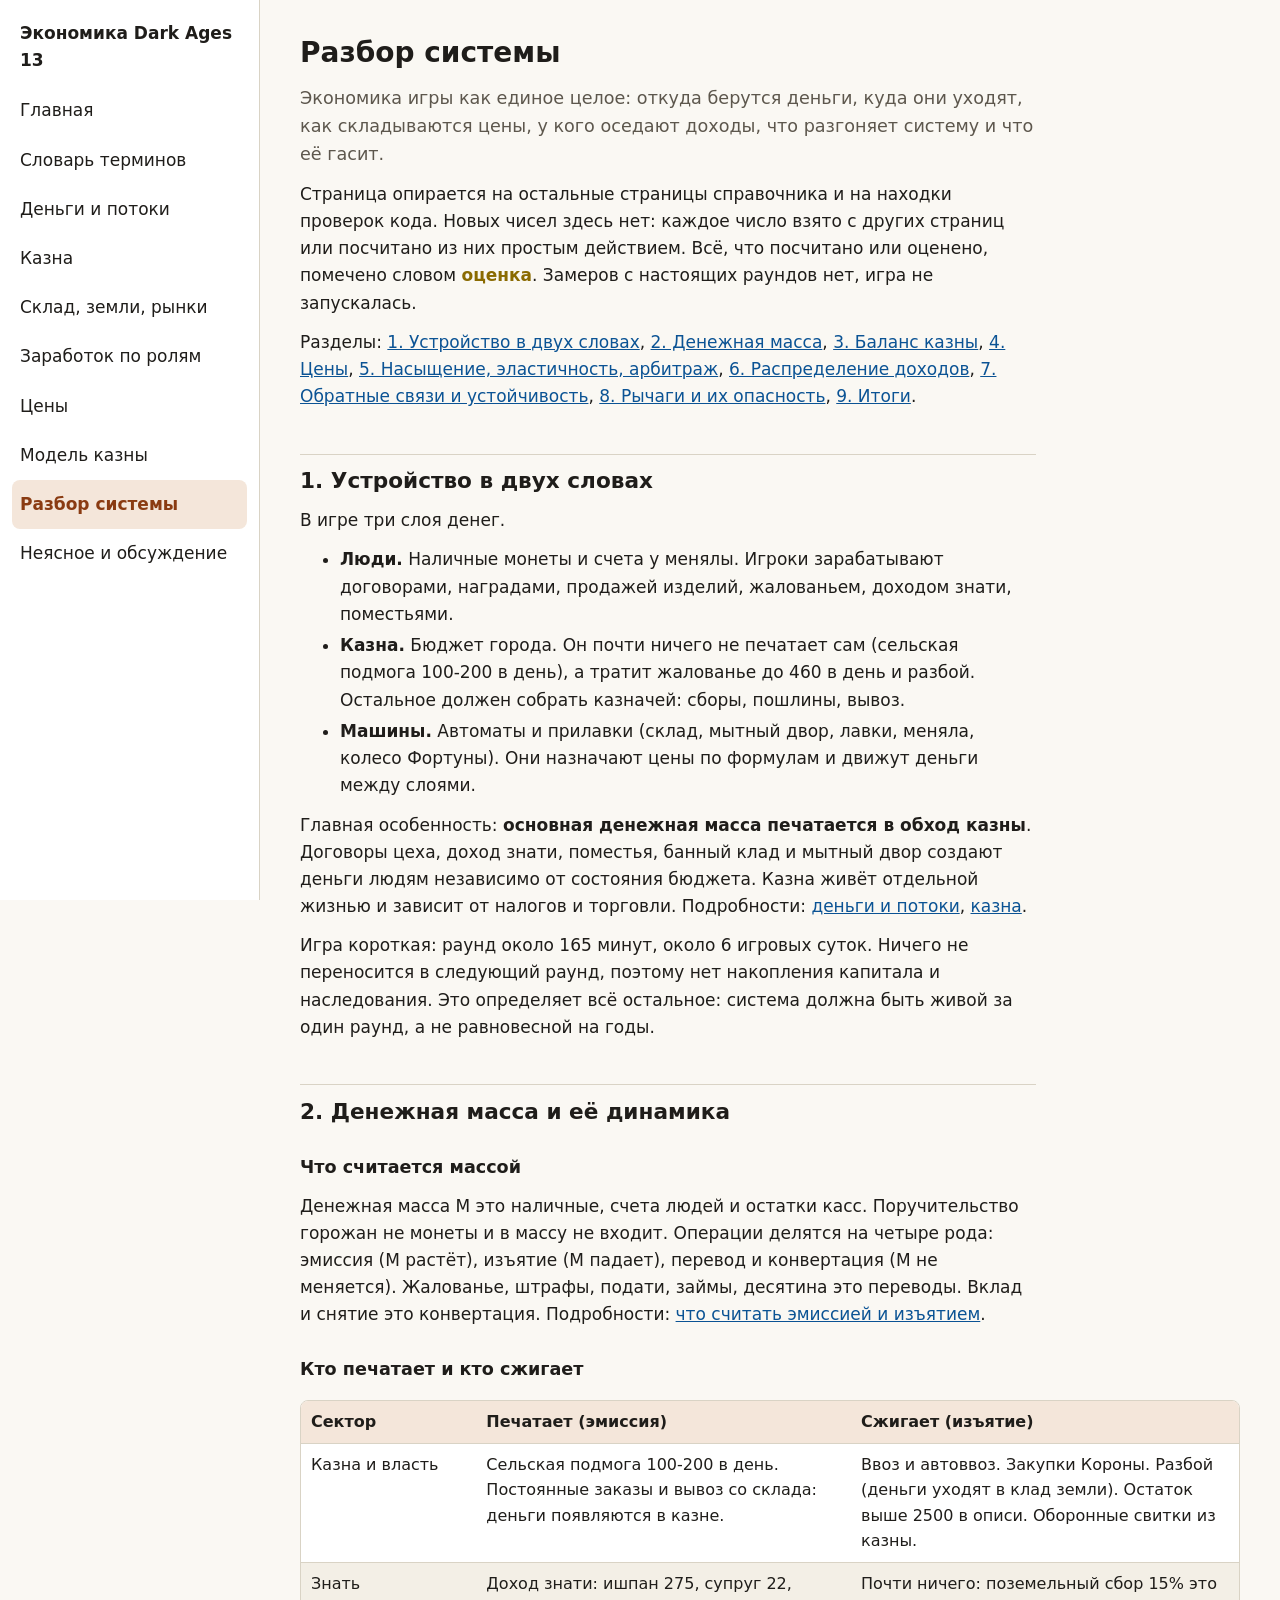
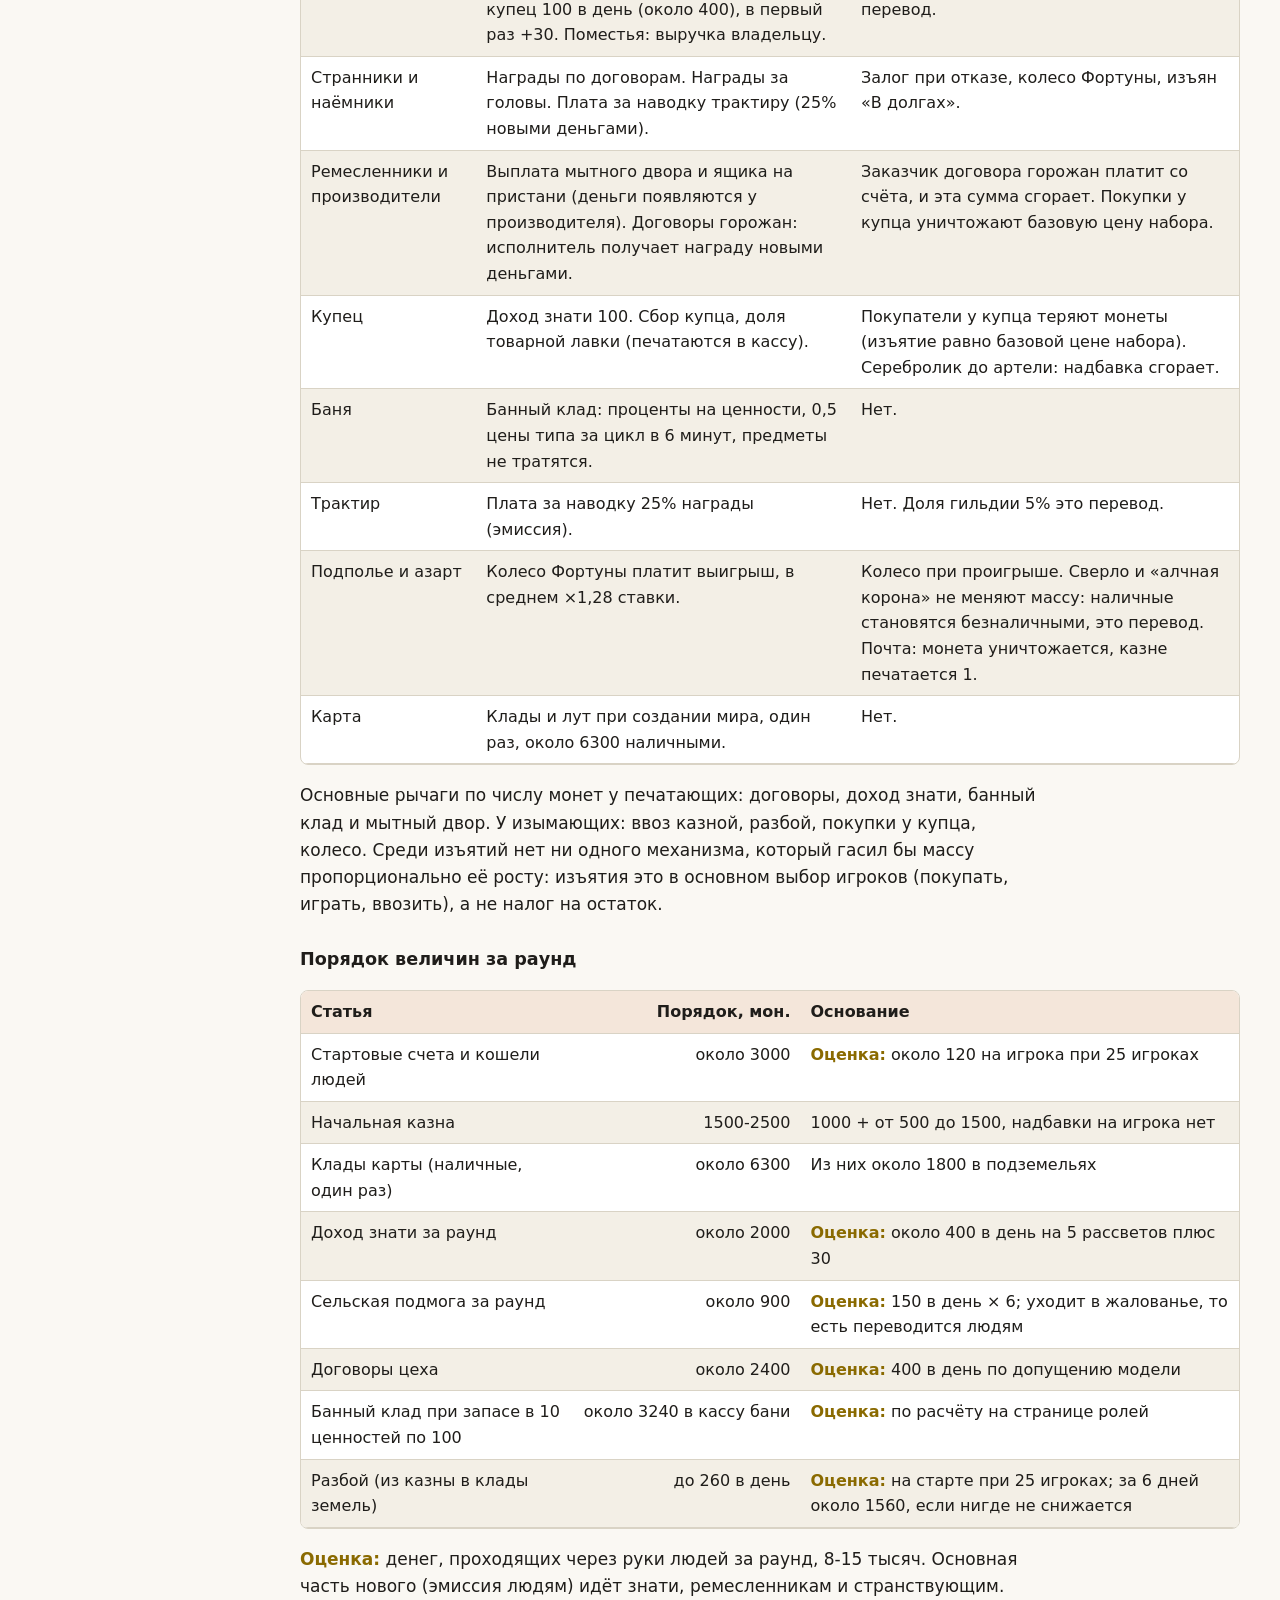
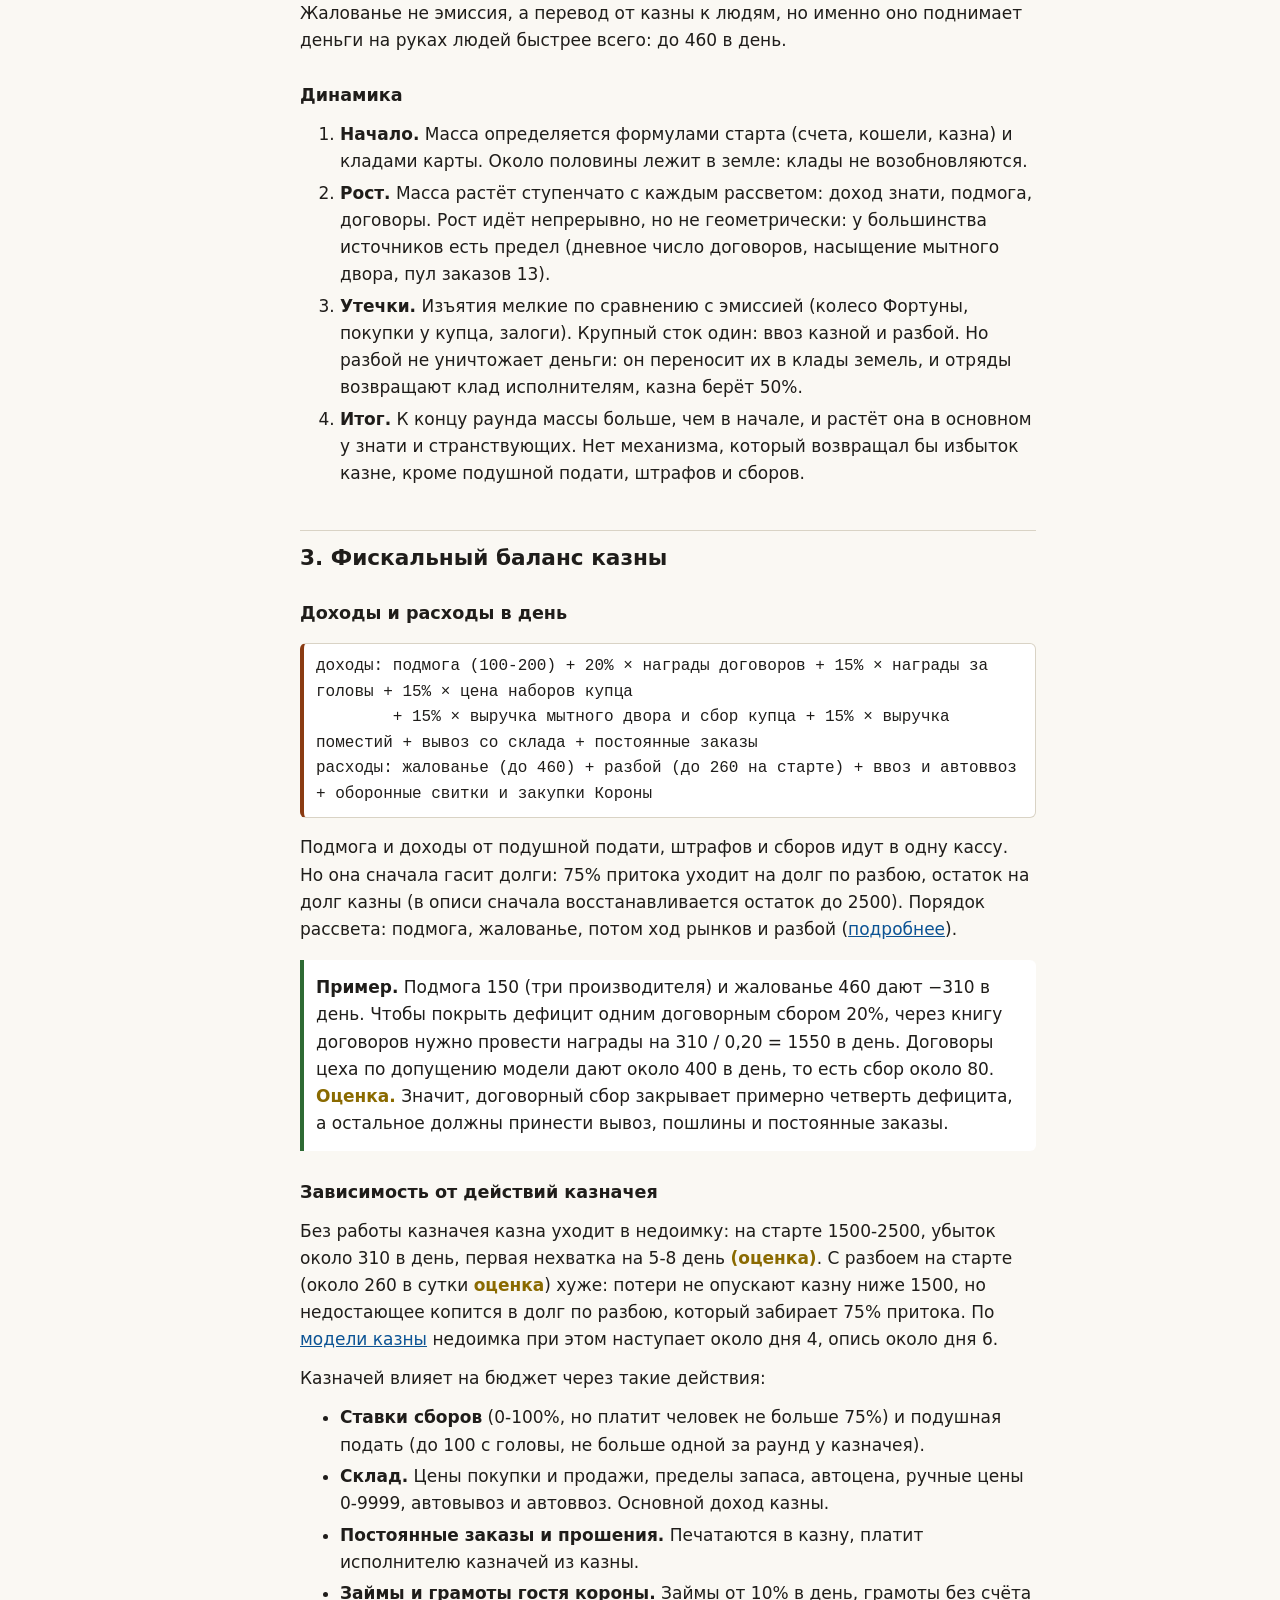
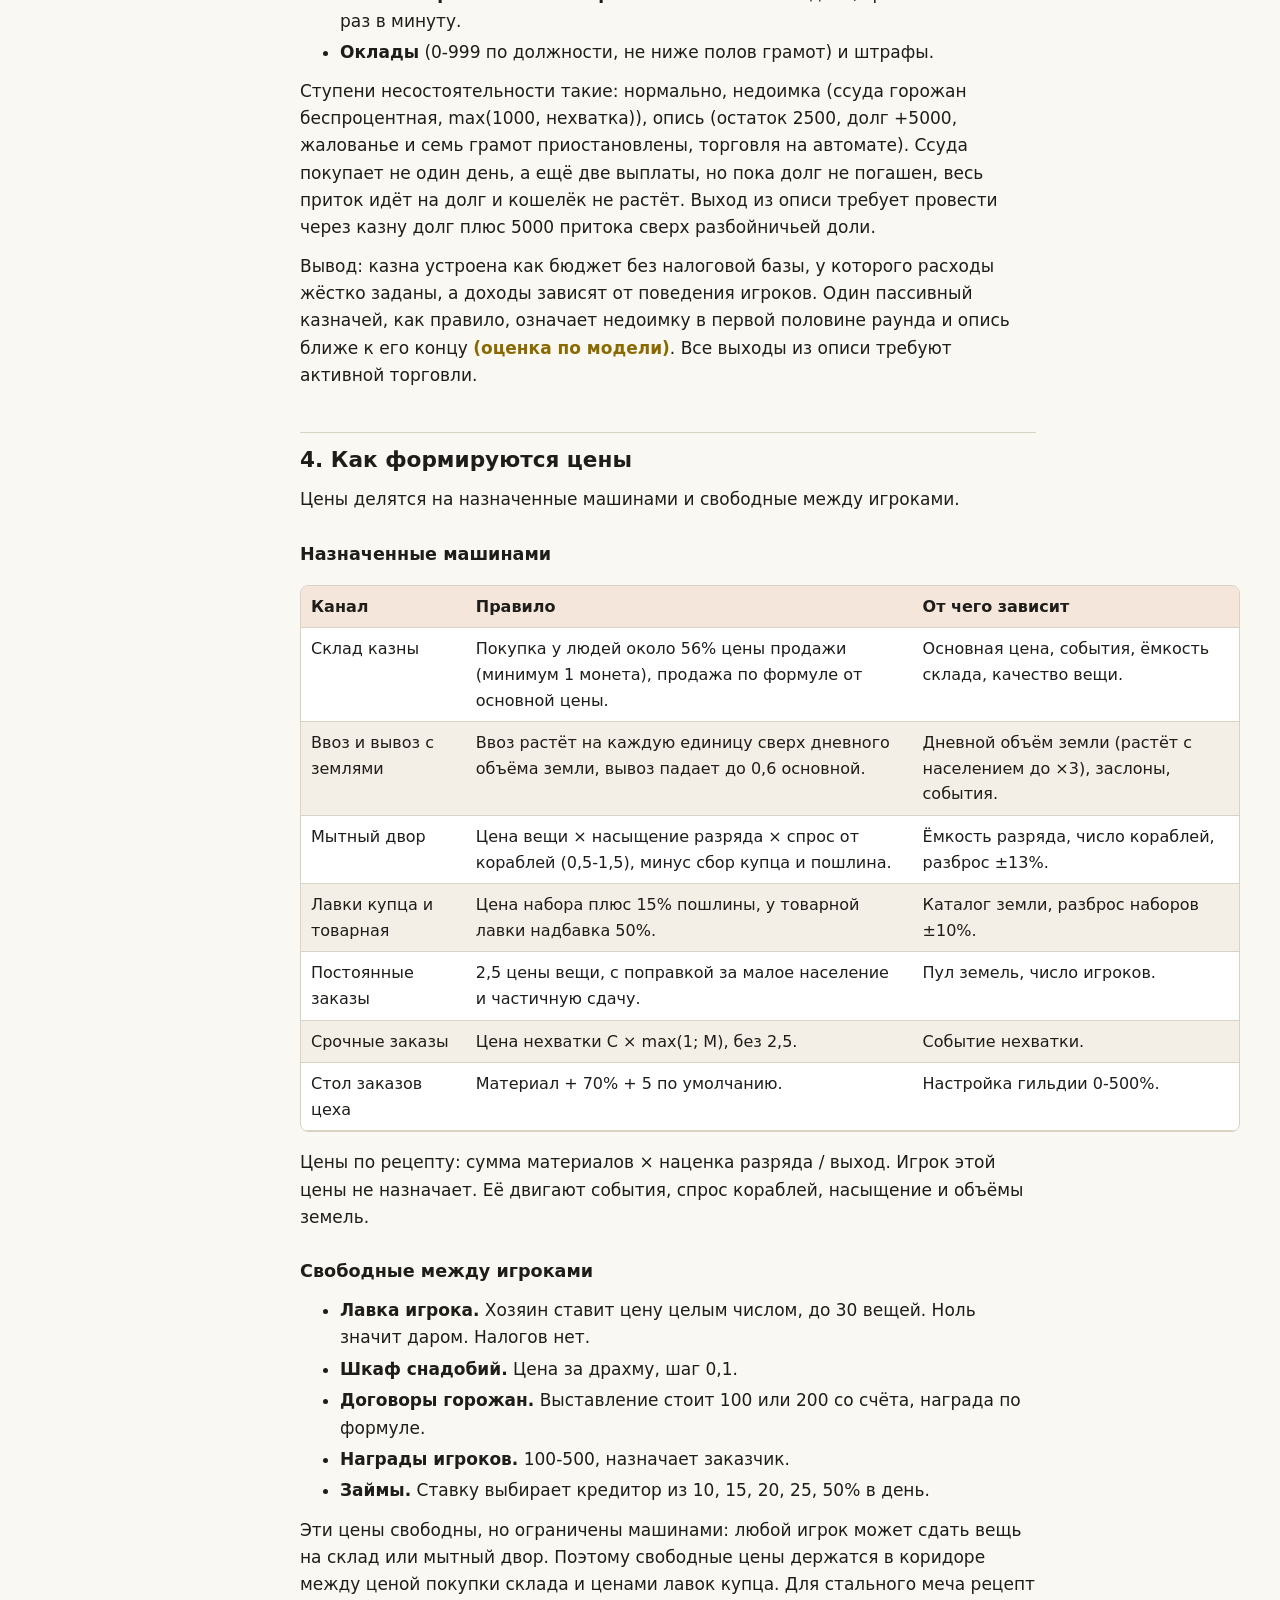
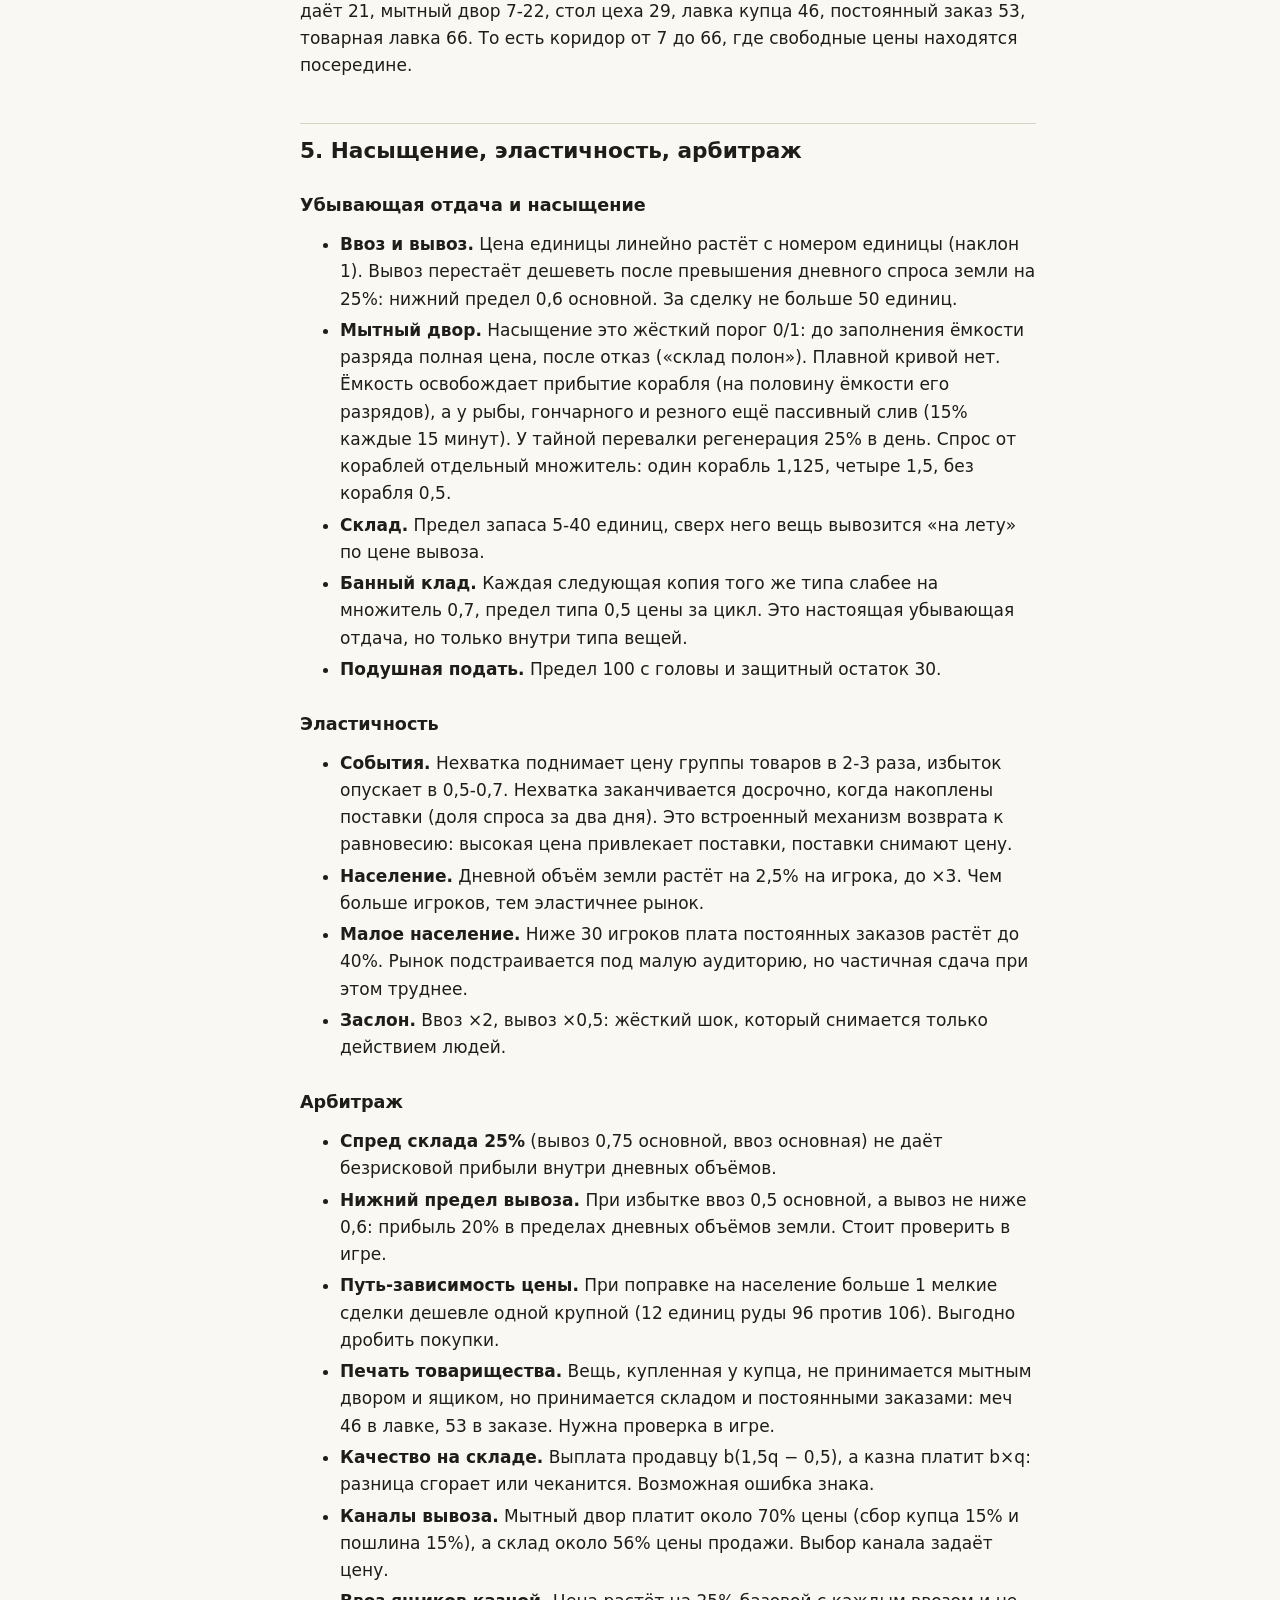
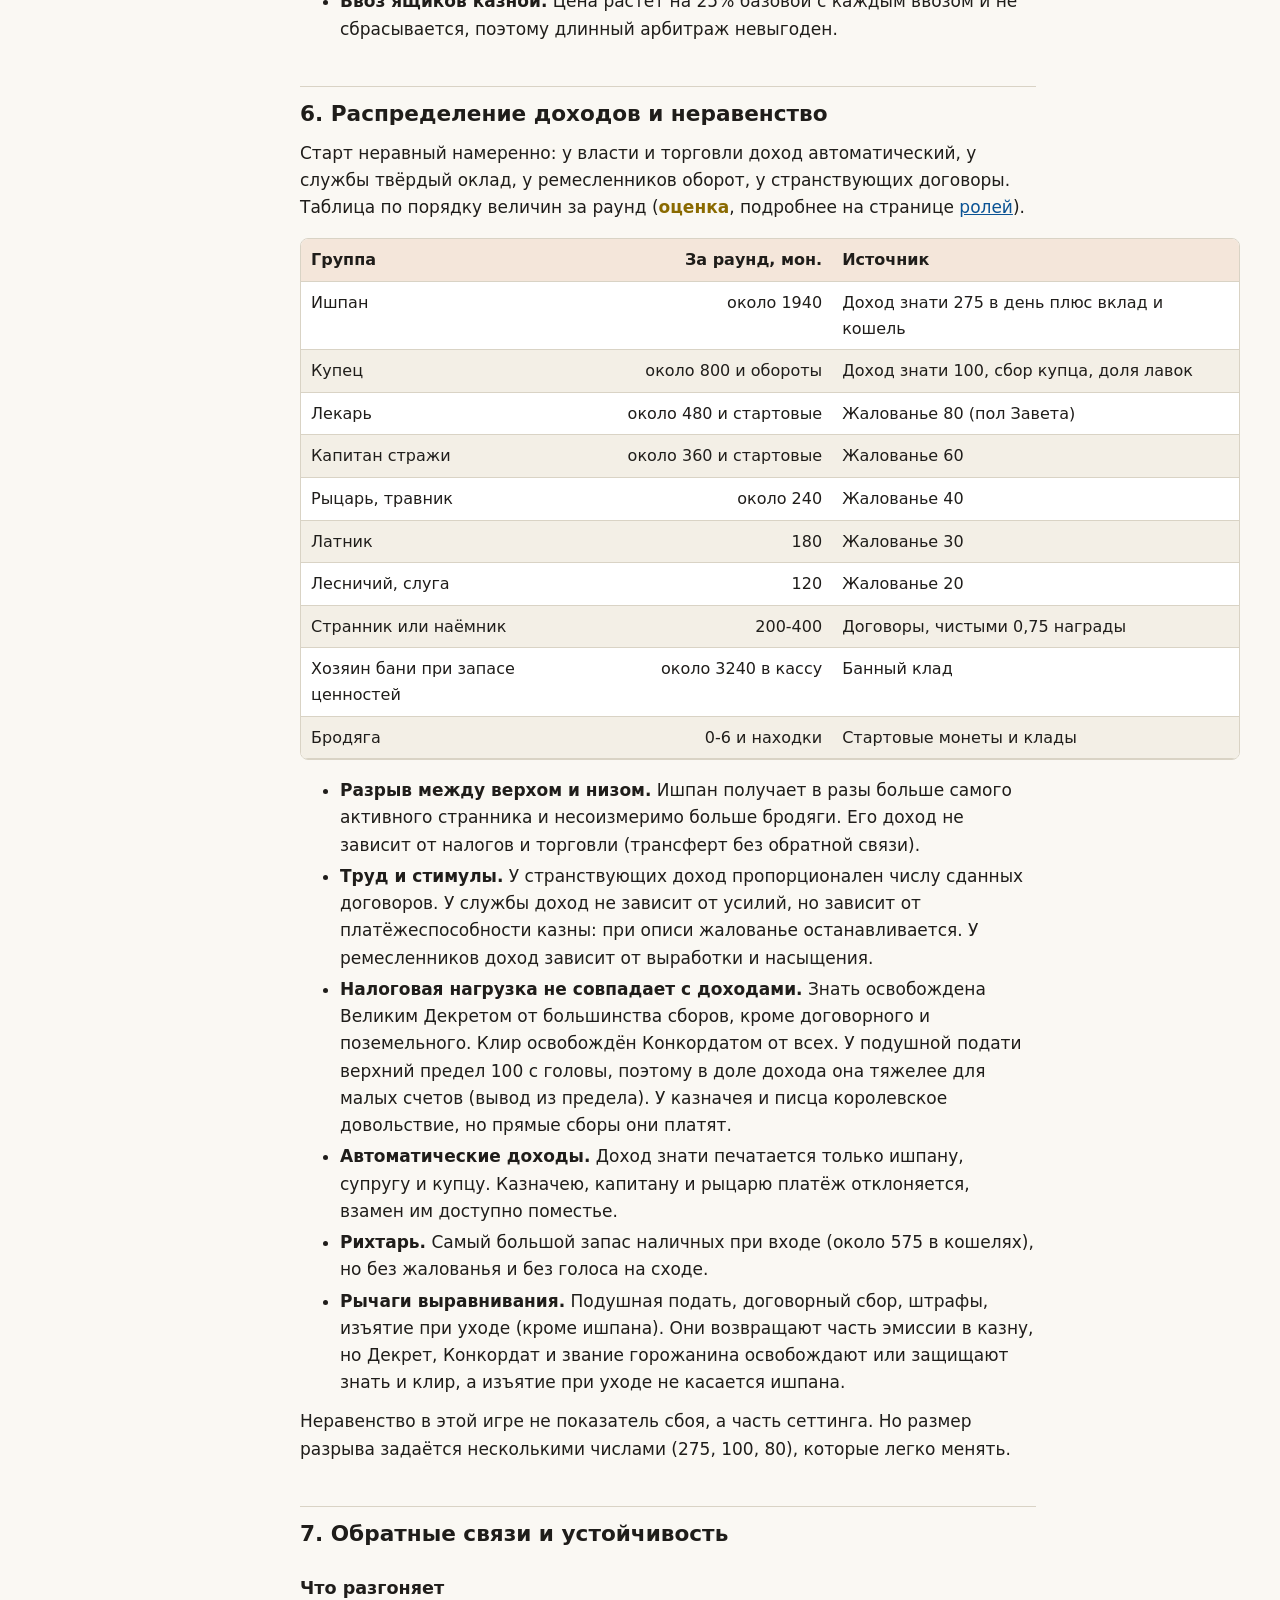
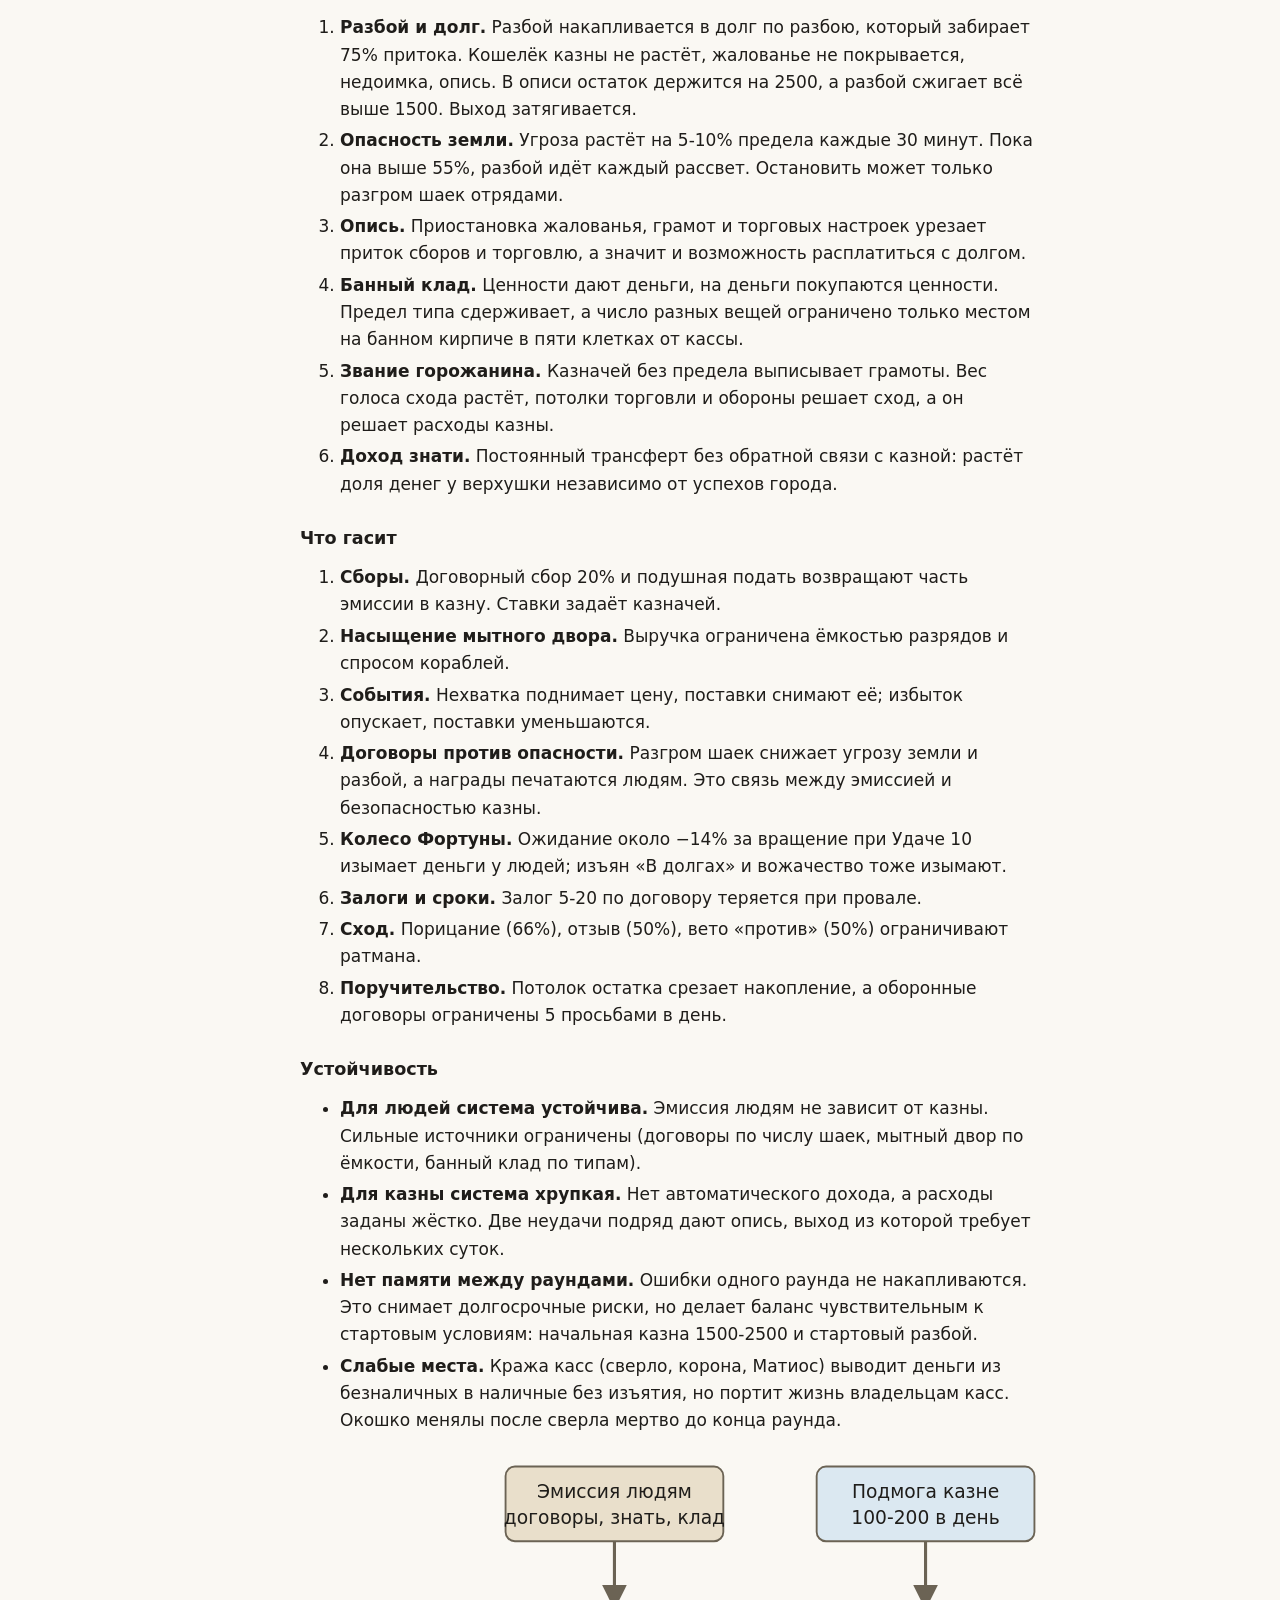
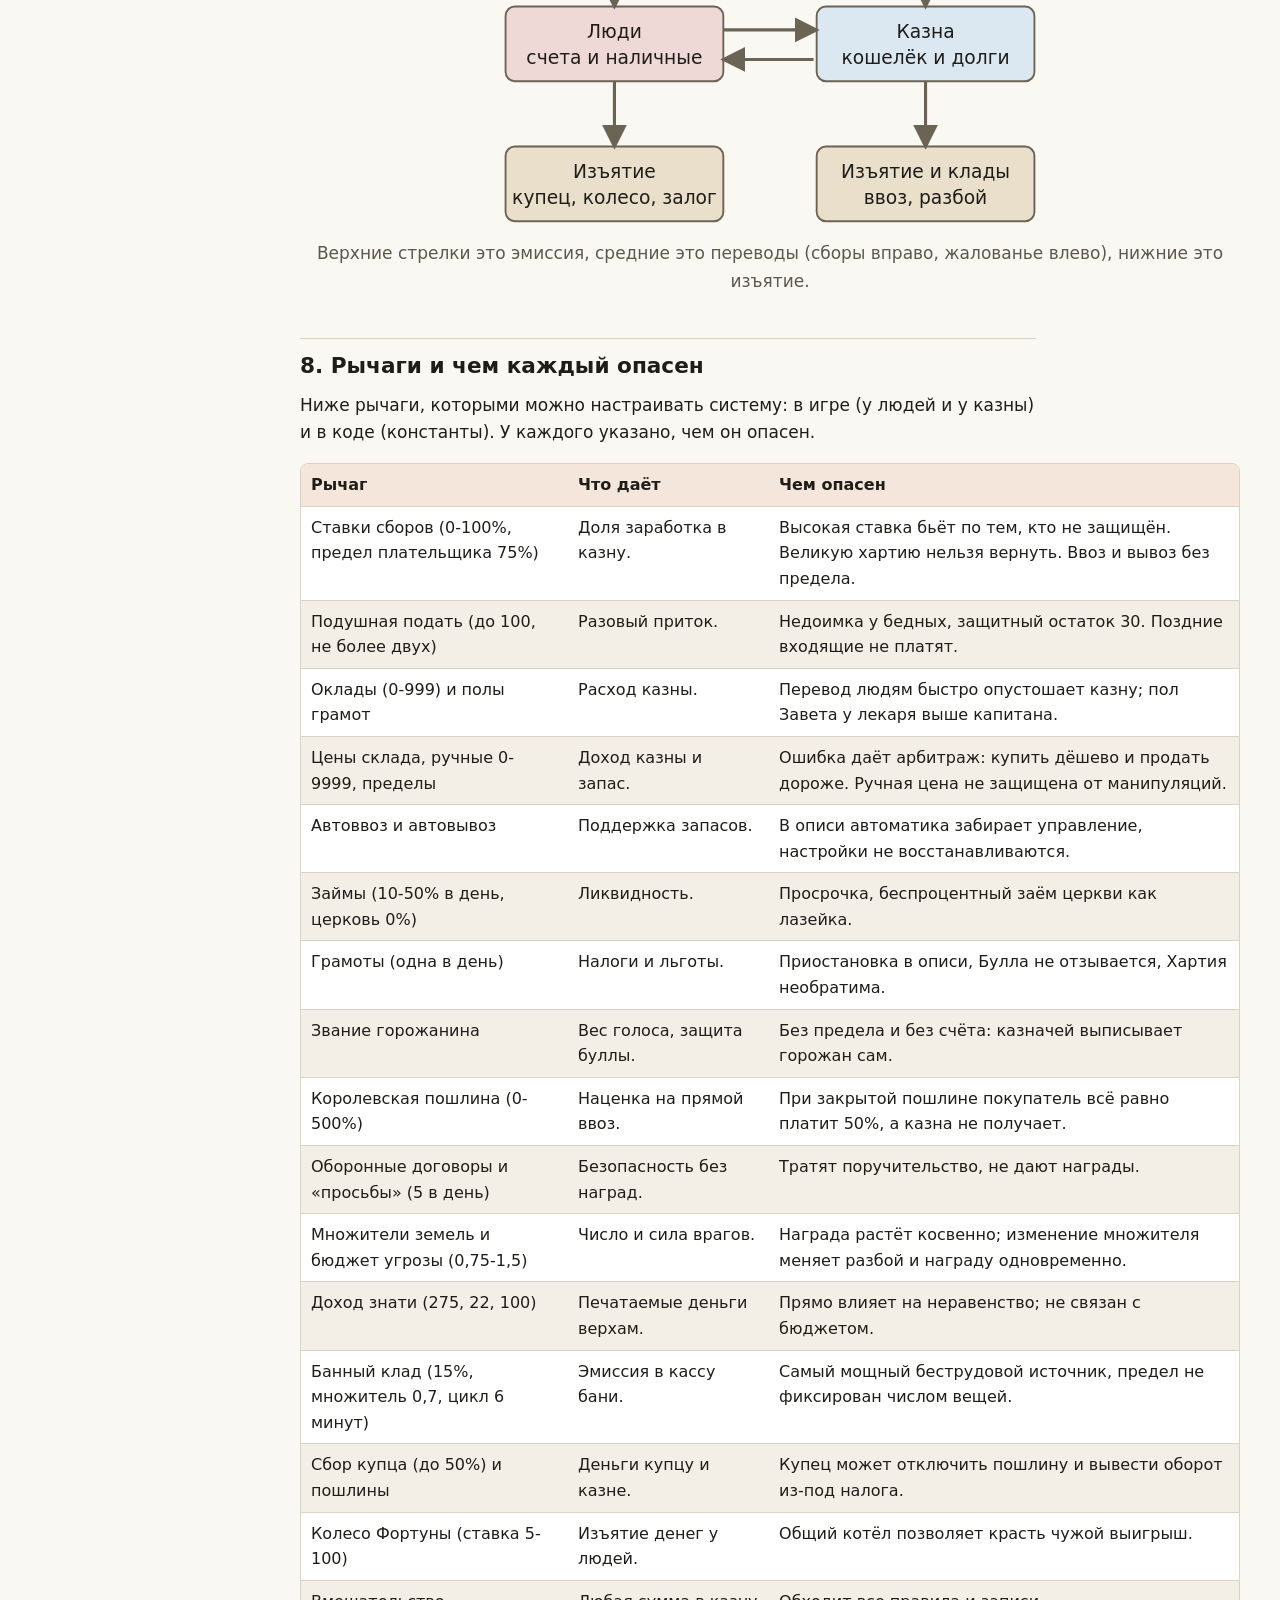
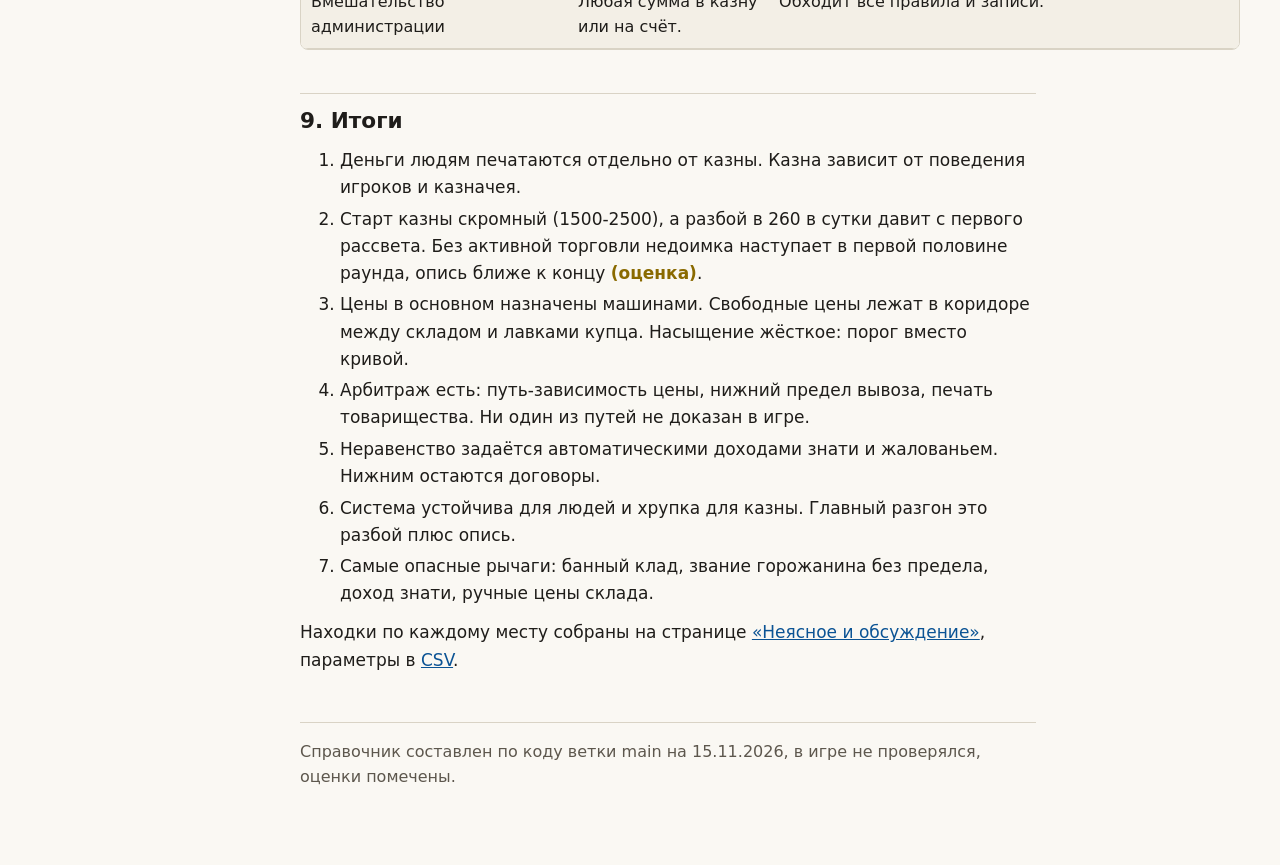
==== analysis.html @ 7d657f30 "Подробная сверка с кодом и страница «Разбор системы» Казна, рынки, цены, деньги и роли расписаны по " ====
<!doctype html>
<html lang="ru">
<head>
<meta charset="utf-8">
<meta name="viewport" content="width=device-width, initial-scale=1">
<title>Разбор системы — Экономика Dark Ages 13</title>
<meta name="description" content="Целостный разбор экономики Dark Ages 13: денежная масса и её динамика, баланс казны, формирование цен, неравенство доходов, обратные связи и рычаги настройки.">
<link rel="stylesheet" href="assets/style.css">
</head>
<body>
<div class="layout">
<div id="nav-root"></div>
<main id="top">
<noscript><p><a href="index.html">На главную</a></p></noscript>

<h1>Разбор системы</h1>
<p class="lead">Экономика игры как единое целое: откуда берутся деньги, куда они уходят, как складываются цены, у кого оседают доходы, что разгоняет систему и что её гасит.</p>

<p>Страница опирается на остальные страницы справочника и на находки проверок кода. Новых чисел здесь нет: каждое число взято с других страниц или посчитано из них простым действием. Всё, что посчитано или оценено, помечено словом <span class="est">оценка</span>. Замеров с настоящих раундов нет, игра не запускалась.</p>

<p>Разделы:
<a href="#frame">1. Устройство в двух словах</a>,
<a href="#mass">2. Денежная масса</a>,
<a href="#fiscal">3. Баланс казны</a>,
<a href="#prices">4. Цены</a>,
<a href="#saturation">5. Насыщение, эластичность, арбитраж</a>,
<a href="#inequality">6. Распределение доходов</a>,
<a href="#loops">7. Обратные связи и устойчивость</a>,
<a href="#levers">8. Рычаги и их опасность</a>,
<a href="#summary">9. Итоги</a>.</p>

<h2 id="frame">1. Устройство в двух словах</h2>
<p>В игре три слоя денег.</p>
<ul>
<li><b>Люди.</b> Наличные монеты и счета у менялы. Игроки зарабатывают договорами, наградами, продажей изделий, жалованьем, доходом знати, поместьями.</li>
<li><b>Казна.</b> Бюджет города. Он почти ничего не печатает сам (сельская подмога 100-200 в день), а тратит жалованье до 460 в день и разбой. Остальное должен собрать казначей: сборы, пошлины, вывоз.</li>
<li><b>Машины.</b> Автоматы и прилавки (склад, мытный двор, лавки, меняла, колесо Фортуны). Они назначают цены по формулам и движут деньги между слоями.</li>
</ul>
<p>Главная особенность: <b>основная денежная масса печатается в обход казны</b>. Договоры цеха, доход знати, поместья, банный клад и мытный двор создают деньги людям независимо от состояния бюджета. Казна живёт отдельной жизнью и зависит от налогов и торговли. Подробности: <a href="money.html">деньги и потоки</a>, <a href="treasury.html">казна</a>.</p>
<p>Игра короткая: раунд около 165 минут, около 6 игровых суток. Ничего не переносится в следующий раунд, поэтому нет накопления капитала и наследования. Это определяет всё остальное: система должна быть живой за один раунд, а не равновесной на годы.</p>

<h2 id="mass">2. Денежная масса и её динамика</h2>
<h3 id="mass-def">Что считается массой</h3>
<p>Денежная масса M это наличные, счета людей и остатки касс. Поручительство горожан не монеты и в массу не входит. Операции делятся на четыре рода: эмиссия (M растёт), изъятие (M падает), перевод и конвертация (M не меняется). Жалованье, штрафы, подати, займы, десятина это переводы. Вклад и снятие это конвертация. Подробности: <a href="money.html#mintburn">что считать эмиссией и изъятием</a>.</p>

<h3 id="mass-sectors">Кто печатает и кто сжигает</h3>
<div class="tw">
<table>
<thead><tr><th>Сектор</th><th>Печатает (эмиссия)</th><th>Сжигает (изъятие)</th></tr></thead>
<tbody>
<tr><td>Казна и власть</td><td>Сельская подмога 100-200 в день. Постоянные заказы и вывоз со склада: деньги появляются в казне.</td><td>Ввоз и автоввоз. Закупки Короны. Разбой (деньги уходят в клад земли). Остаток выше 2500 в описи. Оборонные свитки из казны.</td></tr>
<tr><td>Знать</td><td>Доход знати: ишпан 275, супруг 22, купец 100 в день (около 400), в первый раз +30. Поместья: выручка владельцу.</td><td>Почти ничего: поземельный сбор 15% это перевод.</td></tr>
<tr><td>Странники и наёмники</td><td>Награды по договорам. Награды за головы. Плата за наводку трактиру (25% новыми деньгами).</td><td>Залог при отказе, колесо Фортуны, изъян «В долгах».</td></tr>
<tr><td>Ремесленники и производители</td><td>Выплата мытного двора и ящика на пристани (деньги появляются у производителя). Договоры горожан: исполнитель получает награду новыми деньгами.</td><td>Заказчик договора горожан платит со счёта, и эта сумма сгорает. Покупки у купца уничтожают базовую цену набора.</td></tr>
<tr><td>Купец</td><td>Доход знати 100. Сбор купца, доля товарной лавки (печатаются в кассу).</td><td>Покупатели у купца теряют монеты (изъятие равно базовой цене набора). Серебролик до артели: надбавка сгорает.</td></tr>
<tr><td>Баня</td><td>Банный клад: проценты на ценности, 0,5 цены типа за цикл в 6 минут, предметы не тратятся.</td><td>Нет.</td></tr>
<tr><td>Трактир</td><td>Плата за наводку 25% награды (эмиссия).</td><td>Нет. Доля гильдии 5% это перевод.</td></tr>
<tr><td>Подполье и азарт</td><td>Колесо Фортуны платит выигрыш, в среднем ×1,28 ставки.</td><td>Колесо при проигрыше. Сверло и «алчная корона» не меняют массу: наличные становятся безналичными, это перевод. Почта: монета уничтожается, казне печатается 1.</td></tr>
<tr><td>Карта</td><td>Клады и лут при создании мира, один раз, около 6300 наличными.</td><td>Нет.</td></tr>
</tbody>
</table>
</div>
<p>Основные рычаги по числу монет у печатающих: договоры, доход знати, банный клад и мытный двор. У изымающих: ввоз казной, разбой, покупки у купца, колесо. Среди изъятий нет ни одного механизма, который гасил бы массу пропорционально её росту: изъятия это в основном выбор игроков (покупать, играть, ввозить), а не налог на остаток.</p>

<h3 id="mass-order">Порядок величин за раунд</h3>
<div class="tw">
<table>
<thead><tr><th>Статья</th><th class="n">Порядок, мон.</th><th>Основание</th></tr></thead>
<tbody>
<tr><td>Стартовые счета и кошели людей</td><td class="n">около 3000</td><td><span class="est">Оценка:</span> около 120 на игрока при 25 игроках</td></tr>
<tr><td>Начальная казна</td><td class="n">1500-2500</td><td>1000 + от 500 до 1500, надбавки на игрока нет</td></tr>
<tr><td>Клады карты (наличные, один раз)</td><td class="n">около 6300</td><td>Из них около 1800 в подземельях</td></tr>
<tr><td>Доход знати за раунд</td><td class="n">около 2000</td><td><span class="est">Оценка:</span> около 400 в день на 5 рассветов плюс 30</td></tr>
<tr><td>Сельская подмога за раунд</td><td class="n">около 900</td><td><span class="est">Оценка:</span> 150 в день × 6; уходит в жалованье, то есть переводится людям</td></tr>
<tr><td>Договоры цеха</td><td class="n">около 2400</td><td><span class="est">Оценка:</span> 400 в день по допущению модели</td></tr>
<tr><td>Банный клад при запасе в 10 ценностей по 100</td><td class="n">около 3240 в кассу бани</td><td><span class="est">Оценка:</span> по расчёту на странице ролей</td></tr>
<tr><td>Разбой (из казны в клады земель)</td><td class="n">до 260 в день</td><td><span class="est">Оценка:</span> на старте при 25 игроках; за 6 дней около 1560, если нигде не снижается</td></tr>
</tbody>
</table>
</div>
<p><span class="est">Оценка:</span> денег, проходящих через руки людей за раунд, 8-15 тысяч. Основная часть нового (эмиссия людям) идёт знати, ремесленникам и странствующим. Жалованье не эмиссия, а перевод от казны к людям, но именно оно поднимает деньги на руках людей быстрее всего: до 460 в день.</p>

<h3 id="mass-dynamics">Динамика</h3>
<ol>
<li><b>Начало.</b> Масса определяется формулами старта (счета, кошели, казна) и кладами карты. Около половины лежит в земле: клады не возобновляются.</li>
<li><b>Рост.</b> Масса растёт ступенчато с каждым рассветом: доход знати, подмога, договоры. Рост идёт непрерывно, но не геометрически: у большинства источников есть предел (дневное число договоров, насыщение мытного двора, пул заказов 13).</li>
<li><b>Утечки.</b> Изъятия мелкие по сравнению с эмиссией (колесо Фортуны, покупки у купца, залоги). Крупный сток один: ввоз казной и разбой. Но разбой не уничтожает деньги: он переносит их в клады земель, и отряды возвращают клад исполнителям, казна берёт 50%.</li>
<li><b>Итог.</b> К концу раунда массы больше, чем в начале, и растёт она в основном у знати и странствующих. Нет механизма, который возвращал бы избыток казне, кроме подушной подати, штрафов и сборов.</li>
</ol>

<h2 id="fiscal">3. Фискальный баланс казны</h2>
<h3 id="fiscal-balance">Доходы и расходы в день</h3>
<div class="formula">доходы: подмога (100-200) + 20% × награды договоров + 15% × награды за головы + 15% × цена наборов купца
        + 15% × выручка мытного двора и сбор купца + 15% × выручка поместий + вывоз со склада + постоянные заказы
расходы: жалованье (до 460) + разбой (до 260 на старте) + ввоз и автоввоз + оборонные свитки и закупки Короны</div>
<p>Подмога и доходы от подушной подати, штрафов и сборов идут в одну кассу. Но она сначала гасит долги: 75% притока уходит на долг по разбою, остаток на долг казны (в описи сначала восстанавливается остаток до 2500). Порядок рассвета: подмога, жалованье, потом ход рынков и разбой (<a href="treasury.html#order">подробнее</a>).</p>
<div class="example">
<p><b>Пример.</b> Подмога 150 (три производителя) и жалованье 460 дают −310 в день. Чтобы покрыть дефицит одним договорным сбором 20%, через книгу договоров нужно провести награды на 310 / 0,20 = 1550 в день. Договоры цеха по допущению модели дают около 400 в день, то есть сбор около 80. <span class="est">Оценка.</span> Значит, договорный сбор закрывает примерно четверть дефицита, а остальное должны принести вывоз, пошлины и постоянные заказы.</p>
</div>

<h3 id="fiscal-treasurer">Зависимость от действий казначея</h3>
<p>Без работы казначея казна уходит в недоимку: на старте 1500-2500, убыток около 310 в день, первая нехватка на 5-8 день <span class="est">(оценка)</span>. С разбоем на старте (около 260 в сутки <span class="est">оценка</span>) хуже: потери не опускают казну ниже 1500, но недостающее копится в долг по разбою, который забирает 75% притока. По <a href="model.html">модели казны</a> недоимка при этом наступает около дня 4, опись около дня 6.</p>
<p>Казначей влияет на бюджет через такие действия:</p>
<ul>
<li><b>Ставки сборов</b> (0-100%, но платит человек не больше 75%) и подушная подать (до 100 с головы, не больше одной за раунд у казначея).</li>
<li><b>Склад.</b> Цены покупки и продажи, пределы запаса, автоцена, ручные цены 0-9999, автовывоз и автоввоз. Основной доход казны.</li>
<li><b>Постоянные заказы и прошения.</b> Печатаются в казну, платит исполнителю казначей из казны.</li>
<li><b>Займы и грамоты гостя короны.</b> Займы от 10% в день, грамоты без счёта раз в минуту.</li>
<li><b>Оклады</b> (0-999 по должности, не ниже полов грамот) и штрафы.</li>
</ul>
<p>Ступени несостоятельности такие: нормально, недоимка (ссуда горожан беспроцентная, max(1000, нехватка)), опись (остаток 2500, долг +5000, жалованье и семь грамот приостановлены, торговля на автомате). Ссуда покупает не один день, а ещё две выплаты, но пока долг не погашен, весь приток идёт на долг и кошелёк не растёт. Выход из описи требует провести через казну долг плюс 5000 притока сверх разбойничьей доли.</p>
<p>Вывод: казна устроена как бюджет без налоговой базы, у которого расходы жёстко заданы, а доходы зависят от поведения игроков. Один пассивный казначей, как правило, означает недоимку в первой половине раунда и опись ближе к его концу <span class="est">(оценка по модели)</span>. Все выходы из описи требуют активной торговли.</p>

<h2 id="prices">4. Как формируются цены</h2>
<p>Цены делятся на назначенные машинами и свободные между игроками.</p>
<h3 id="prices-assigned">Назначенные машинами</h3>
<div class="tw">
<table>
<thead><tr><th>Канал</th><th>Правило</th><th>От чего зависит</th></tr></thead>
<tbody>
<tr><td>Склад казны</td><td>Покупка у людей около 56% цены продажи (минимум 1 монета), продажа по формуле от основной цены.</td><td>Основная цена, события, ёмкость склада, качество вещи.</td></tr>
<tr><td>Ввоз и вывоз с землями</td><td>Ввоз растёт на каждую единицу сверх дневного объёма земли, вывоз падает до 0,6 основной.</td><td>Дневной объём земли (растёт с населением до ×3), заслоны, события.</td></tr>
<tr><td>Мытный двор</td><td>Цена вещи × насыщение разряда × спрос от кораблей (0,5-1,5), минус сбор купца и пошлина.</td><td>Ёмкость разряда, число кораблей, разброс ±13%.</td></tr>
<tr><td>Лавки купца и товарная</td><td>Цена набора плюс 15% пошлины, у товарной лавки надбавка 50%.</td><td>Каталог земли, разброс наборов ±10%.</td></tr>
<tr><td>Постоянные заказы</td><td>2,5 цены вещи, с поправкой за малое население и частичную сдачу.</td><td>Пул земель, число игроков.</td></tr>
<tr><td>Срочные заказы</td><td>Цена нехватки C × max(1; M), без 2,5.</td><td>Событие нехватки.</td></tr>
<tr><td>Стол заказов цеха</td><td>Материал + 70% + 5 по умолчанию.</td><td>Настройка гильдии 0-500%.</td></tr>
</tbody>
</table>
</div>
<p>Цены по рецепту: сумма материалов × наценка разряда / выход. Игрок этой цены не назначает. Её двигают события, спрос кораблей, насыщение и объёмы земель.</p>
<h3 id="prices-free">Свободные между игроками</h3>
<ul>
<li><b>Лавка игрока.</b> Хозяин ставит цену целым числом, до 30 вещей. Ноль значит даром. Налогов нет.</li>
<li><b>Шкаф снадобий.</b> Цена за драхму, шаг 0,1.</li>
<li><b>Договоры горожан.</b> Выставление стоит 100 или 200 со счёта, награда по формуле.</li>
<li><b>Награды игроков.</b> 100-500, назначает заказчик.</li>
<li><b>Займы.</b> Ставку выбирает кредитор из 10, 15, 20, 25, 50% в день.</li>
</ul>
<p>Эти цены свободны, но ограничены машинами: любой игрок может сдать вещь на склад или мытный двор. Поэтому свободные цены держатся в коридоре между ценой покупки склада и ценами лавок купца. Для стального меча рецепт даёт 21, мытный двор 7-22, стол цеха 29, лавка купца 46, постоянный заказ 53, товарная лавка 66. То есть коридор от 7 до 66, где свободные цены находятся посередине.</p>

<h2 id="saturation">5. Насыщение, эластичность, арбитраж</h2>
<h3 id="sat-diminishing">Убывающая отдача и насыщение</h3>
<ul>
<li><b>Ввоз и вывоз.</b> Цена единицы линейно растёт с номером единицы (наклон 1). Вывоз перестаёт дешеветь после превышения дневного спроса земли на 25%: нижний предел 0,6 основной. За сделку не больше 50 единиц.</li>
<li><b>Мытный двор.</b> Насыщение это жёсткий порог 0/1: до заполнения ёмкости разряда полная цена, после отказ («склад полон»). Плавной кривой нет. Ёмкость освобождает прибытие корабля (на половину ёмкости его разрядов), а у рыбы, гончарного и резного ещё пассивный слив (15% каждые 15 минут). У тайной перевалки регенерация 25% в день. Спрос от кораблей отдельный множитель: один корабль 1,125, четыре 1,5, без корабля 0,5.</li>
<li><b>Склад.</b> Предел запаса 5-40 единиц, сверх него вещь вывозится «на лету» по цене вывоза.</li>
<li><b>Банный клад.</b> Каждая следующая копия того же типа слабее на множитель 0,7, предел типа 0,5 цены за цикл. Это настоящая убывающая отдача, но только внутри типа вещей.</li>
<li><b>Подушная подать.</b> Предел 100 с головы и защитный остаток 30.</li>
</ul>
<h3 id="sat-elastic">Эластичность</h3>
<ul>
<li><b>События.</b> Нехватка поднимает цену группы товаров в 2-3 раза, избыток опускает в 0,5-0,7. Нехватка заканчивается досрочно, когда накоплены поставки (доля спроса за два дня). Это встроенный механизм возврата к равновесию: высокая цена привлекает поставки, поставки снимают цену.</li>
<li><b>Население.</b> Дневной объём земли растёт на 2,5% на игрока, до ×3. Чем больше игроков, тем эластичнее рынок.</li>
<li><b>Малое население.</b> Ниже 30 игроков плата постоянных заказов растёт до 40%. Рынок подстраивается под малую аудиторию, но частичная сдача при этом труднее.</li>
<li><b>Заслон.</b> Ввоз ×2, вывоз ×0,5: жёсткий шок, который снимается только действием людей.</li>
</ul>
<h3 id="sat-arbitrage">Арбитраж</h3>
<ul>
<li><b>Спред склада 25%</b> (вывоз 0,75 основной, ввоз основная) не даёт безрисковой прибыли внутри дневных объёмов.</li>
<li><b>Нижний предел вывоза.</b> При избытке ввоз 0,5 основной, а вывоз не ниже 0,6: прибыль 20% в пределах дневных объёмов земли. Стоит проверить в игре.</li>
<li><b>Путь-зависимость цены.</b> При поправке на население больше 1 мелкие сделки дешевле одной крупной (12 единиц руды 96 против 106). Выгодно дробить покупки.</li>
<li><b>Печать товарищества.</b> Вещь, купленная у купца, не принимается мытным двором и ящиком, но принимается складом и постоянными заказами: меч 46 в лавке, 53 в заказе. Нужна проверка в игре.</li>
<li><b>Качество на складе.</b> Выплата продавцу b(1,5q − 0,5), а казна платит b×q: разница сгорает или чеканится. Возможная ошибка знака.</li>
<li><b>Каналы вывоза.</b> Мытный двор платит около 70% цены (сбор купца 15% и пошлина 15%), а склад около 56% цены продажи. Выбор канала задаёт цену.</li>
<li><b>Ввоз ящиков казной.</b> Цена растёт на 25% базовой с каждым ввозом и не сбрасывается, поэтому длинный арбитраж невыгоден.</li>
</ul>

<h2 id="inequality">6. Распределение доходов и неравенство</h2>
<p>Старт неравный намеренно: у власти и торговли доход автоматический, у службы твёрдый оклад, у ремесленников оборот, у странствующих договоры. Таблица по порядку величин за раунд (<span class="est">оценка</span>, подробнее на странице <a href="roles.html">ролей</a>).</p>
<div class="tw">
<table>
<thead><tr><th>Группа</th><th class="n">За раунд, мон.</th><th>Источник</th></tr></thead>
<tbody>
<tr><td>Ишпан</td><td class="n">около 1940</td><td>Доход знати 275 в день плюс вклад и кошель</td></tr>
<tr><td>Купец</td><td class="n">около 800 и обороты</td><td>Доход знати 100, сбор купца, доля лавок</td></tr>
<tr><td>Лекарь</td><td class="n">около 480 и стартовые</td><td>Жалованье 80 (пол Завета)</td></tr>
<tr><td>Капитан стражи</td><td class="n">около 360 и стартовые</td><td>Жалованье 60</td></tr>
<tr><td>Рыцарь, травник</td><td class="n">около 240</td><td>Жалованье 40</td></tr>
<tr><td>Латник</td><td class="n">180</td><td>Жалованье 30</td></tr>
<tr><td>Лесничий, слуга</td><td class="n">120</td><td>Жалованье 20</td></tr>
<tr><td>Странник или наёмник</td><td class="n">200-400</td><td>Договоры, чистыми 0,75 награды</td></tr>
<tr><td>Хозяин бани при запасе ценностей</td><td class="n">около 3240 в кассу</td><td>Банный клад</td></tr>
<tr><td>Бродяга</td><td class="n">0-6 и находки</td><td>Стартовые монеты и клады</td></tr>
</tbody>
</table>
</div>
<ul>
<li><b>Разрыв между верхом и низом.</b> Ишпан получает в разы больше самого активного странника и несоизмеримо больше бродяги. Его доход не зависит от налогов и торговли (трансферт без обратной связи).</li>
<li><b>Труд и стимулы.</b> У странствующих доход пропорционален числу сданных договоров. У службы доход не зависит от усилий, но зависит от платёжеспособности казны: при описи жалованье останавливается. У ремесленников доход зависит от выработки и насыщения.</li>
<li><b>Налоговая нагрузка не совпадает с доходами.</b> Знать освобождена Великим Декретом от большинства сборов, кроме договорного и поземельного. Клир освобождён Конкордатом от всех. У подушной подати верхний предел 100 с головы, поэтому в доле дохода она тяжелее для малых счетов (вывод из предела). У казначея и писца королевское довольствие, но прямые сборы они платят.</li>
<li><b>Автоматические доходы.</b> Доход знати печатается только ишпану, супругу и купцу. Казначею, капитану и рыцарю платёж отклоняется, взамен им доступно поместье.</li>
<li><b>Рихтарь.</b> Самый большой запас наличных при входе (около 575 в кошелях), но без жалованья и без голоса на сходе.</li>
<li><b>Рычаги выравнивания.</b> Подушная подать, договорный сбор, штрафы, изъятие при уходе (кроме ишпана). Они возвращают часть эмиссии в казну, но Декрет, Конкордат и звание горожанина освобождают или защищают знать и клир, а изъятие при уходе не касается ишпана.</li>
</ul>
<p>Неравенство в этой игре не показатель сбоя, а часть сеттинга. Но размер разрыва задаётся несколькими числами (275, 100, 80), которые легко менять.</p>

<h2 id="loops">7. Обратные связи и устойчивость</h2>
<h3 id="loops-pos">Что разгоняет</h3>
<ol>
<li><b>Разбой и долг.</b> Разбой накапливается в долг по разбою, который забирает 75% притока. Кошелёк казны не растёт, жалованье не покрывается, недоимка, опись. В описи остаток держится на 2500, а разбой сжигает всё выше 1500. Выход затягивается.</li>
<li><b>Опасность земли.</b> Угроза растёт на 5-10% предела каждые 30 минут. Пока она выше 55%, разбой идёт каждый рассвет. Остановить может только разгром шаек отрядами.</li>
<li><b>Опись.</b> Приостановка жалованья, грамот и торговых настроек урезает приток сборов и торговлю, а значит и возможность расплатиться с долгом.</li>
<li><b>Банный клад.</b> Ценности дают деньги, на деньги покупаются ценности. Предел типа сдерживает, а число разных вещей ограничено только местом на банном кирпиче в пяти клетках от кассы.</li>
<li><b>Звание горожанина.</b> Казначей без предела выписывает грамоты. Вес голоса схода растёт, потолки торговли и обороны решает сход, а он решает расходы казны.</li>
<li><b>Доход знати.</b> Постоянный трансферт без обратной связи с казной: растёт доля денег у верхушки независимо от успехов города.</li>
</ol>
<h3 id="loops-neg">Что гасит</h3>
<ol>
<li><b>Сборы.</b> Договорный сбор 20% и подушная подать возвращают часть эмиссии в казну. Ставки задаёт казначей.</li>
<li><b>Насыщение мытного двора.</b> Выручка ограничена ёмкостью разрядов и спросом кораблей.</li>
<li><b>События.</b> Нехватка поднимает цену, поставки снимают её; избыток опускает, поставки уменьшаются.</li>
<li><b>Договоры против опасности.</b> Разгром шаек снижает угрозу земли и разбой, а награды печатаются людям. Это связь между эмиссией и безопасностью казны.</li>
<li><b>Колесо Фортуны.</b> Ожидание около −14% за вращение при Удаче 10 изымает деньги у людей; изъян «В долгах» и вожачество тоже изымают.</li>
<li><b>Залоги и сроки.</b> Залог 5-20 по договору теряется при провале.</li>
<li><b>Сход.</b> Порицание (66%), отзыв (50%), вето «против» (50%) ограничивают ратмана.</li>
<li><b>Поручительство.</b> Потолок остатка срезает накопление, а оборонные договоры ограничены 5 просьбами в день.</li>
</ol>
<h3 id="loops-stab">Устойчивость</h3>
<ul>
<li><b>Для людей система устойчива.</b> Эмиссия людям не зависит от казны. Сильные источники ограничены (договоры по числу шаек, мытный двор по ёмкости, банный клад по типам).</li>
<li><b>Для казны система хрупкая.</b> Нет автоматического дохода, а расходы заданы жёстко. Две неудачи подряд дают опись, выход из которой требует нескольких суток.</li>
<li><b>Нет памяти между раундами.</b> Ошибки одного раунда не накапливаются. Это снимает долгосрочные риски, но делает баланс чувствительным к стартовым условиям: начальная казна 1500-2500 и стартовый разбой.</li>
<li><b>Слабые места.</b> Кража касс (сверло, корона, Матиос) выводит деньги из безналичных в наличные без изъятия, но портит жизнь владельцам касс. Окошко менялы после сверла мертво до конца раунда.</li>
</ul>

<figure>
<svg viewBox="0 0 360 250" role="img" aria-label="Схема потоков: эмиссия, люди, казна, изъятие">
<defs><marker id="ah" markerWidth="8" markerHeight="8" refX="6" refY="4" orient="auto"><path class="arrowhead" d="M0,0 L8,4 L0,8 z"/></marker></defs>
<rect class="box a" x="10" y="10" width="140" height="48" rx="6"/>
<text x="80" y="30" font-size="12" text-anchor="middle">Эмиссия людям</text>
<text x="80" y="47" font-size="12" text-anchor="middle">договоры, знать, клад</text>
<rect class="box b" x="210" y="10" width="140" height="48" rx="6"/>
<text x="280" y="30" font-size="12" text-anchor="middle">Подмога казне</text>
<text x="280" y="47" font-size="12" text-anchor="middle">100-200 в день</text>
<rect class="box c" x="10" y="100" width="140" height="48" rx="6"/>
<text x="80" y="120" font-size="12" text-anchor="middle">Люди</text>
<text x="80" y="137" font-size="12" text-anchor="middle">счета и наличные</text>
<rect class="box b" x="210" y="100" width="140" height="48" rx="6"/>
<text x="280" y="120" font-size="12" text-anchor="middle">Казна</text>
<text x="280" y="137" font-size="12" text-anchor="middle">кошелёк и долги</text>
<rect class="box a" x="10" y="190" width="140" height="48" rx="6"/>
<text x="80" y="210" font-size="12" text-anchor="middle">Изъятие</text>
<text x="80" y="227" font-size="12" text-anchor="middle">купец, колесо, залог</text>
<rect class="box a" x="210" y="190" width="140" height="48" rx="6"/>
<text x="280" y="210" font-size="12" text-anchor="middle">Изъятие и клады</text>
<text x="280" y="227" font-size="12" text-anchor="middle">ввоз, разбой</text>
<path class="arrow" d="M80,58 L80,98" marker-end="url(#ah)"/>
<path class="arrow" d="M280,58 L280,98" marker-end="url(#ah)"/>
<path class="arrow" d="M150,115 L208,115" marker-end="url(#ah)"/>
<path class="arrow" d="M208,134 L152,134" marker-end="url(#ah)"/>
<path class="arrow" d="M80,148 L80,188" marker-end="url(#ah)"/>
<path class="arrow" d="M280,148 L280,188" marker-end="url(#ah)"/>
</svg>
<figcaption>Верхние стрелки это эмиссия, средние это переводы (сборы вправо, жалованье влево), нижние это изъятие.</figcaption>
</figure>

<h2 id="levers">8. Рычаги и чем каждый опасен</h2>
<p>Ниже рычаги, которыми можно настраивать систему: в игре (у людей и у казны) и в коде (константы). У каждого указано, чем он опасен.</p>
<div class="tw">
<table>
<thead><tr><th>Рычаг</th><th>Что даёт</th><th>Чем опасен</th></tr></thead>
<tbody>
<tr><td>Ставки сборов (0-100%, предел плательщика 75%)</td><td>Доля заработка в казну.</td><td>Высокая ставка бьёт по тем, кто не защищён. Великую хартию нельзя вернуть. Ввоз и вывоз без предела.</td></tr>
<tr><td>Подушная подать (до 100, не более двух)</td><td>Разовый приток.</td><td>Недоимка у бедных, защитный остаток 30. Поздние входящие не платят.</td></tr>
<tr><td>Оклады (0-999) и полы грамот</td><td>Расход казны.</td><td>Перевод людям быстро опустошает казну; пол Завета у лекаря выше капитана.</td></tr>
<tr><td>Цены склада, ручные 0-9999, пределы</td><td>Доход казны и запас.</td><td>Ошибка даёт арбитраж: купить дёшево и продать дороже. Ручная цена не защищена от манипуляций.</td></tr>
<tr><td>Автоввоз и автовывоз</td><td>Поддержка запасов.</td><td>В описи автоматика забирает управление, настройки не восстанавливаются.</td></tr>
<tr><td>Займы (10-50% в день, церковь 0%)</td><td>Ликвидность.</td><td>Просрочка, беспроцентный заём церкви как лазейка.</td></tr>
<tr><td>Грамоты (одна в день)</td><td>Налоги и льготы.</td><td>Приостановка в описи, Булла не отзывается, Хартия необратима.</td></tr>
<tr><td>Звание горожанина</td><td>Вес голоса, защита буллы.</td><td>Без предела и без счёта: казначей выписывает горожан сам.</td></tr>
<tr><td>Королевская пошлина (0-500%)</td><td>Наценка на прямой ввоз.</td><td>При закрытой пошлине покупатель всё равно платит 50%, а казна не получает.</td></tr>
<tr><td>Оборонные договоры и «просьбы» (5 в день)</td><td>Безопасность без наград.</td><td>Тратят поручительство, не дают награды.</td></tr>
<tr><td>Множители земель и бюджет угрозы (0,75-1,5)</td><td>Число и сила врагов.</td><td>Награда растёт косвенно; изменение множителя меняет разбой и награду одновременно.</td></tr>
<tr><td>Доход знати (275, 22, 100)</td><td>Печатаемые деньги верхам.</td><td>Прямо влияет на неравенство; не связан с бюджетом.</td></tr>
<tr><td>Банный клад (15%, множитель 0,7, цикл 6 минут)</td><td>Эмиссия в кассу бани.</td><td>Самый мощный беструдовой источник, предел не фиксирован числом вещей.</td></tr>
<tr><td>Сбор купца (до 50%) и пошлины</td><td>Деньги купцу и казне.</td><td>Купец может отключить пошлину и вывести оборот из-под налога.</td></tr>
<tr><td>Колесо Фортуны (ставка 5-100)</td><td>Изъятие денег у людей.</td><td>Общий котёл позволяет красть чужой выигрыш.</td></tr>
<tr><td>Вмешательство администрации</td><td>Любая сумма в казну или на счёт.</td><td>Обходит все правила и записи.</td></tr>
</tbody>
</table>
</div>

<h2 id="summary">9. Итоги</h2>
<ol>
<li>Деньги людям печатаются отдельно от казны. Казна зависит от поведения игроков и казначея.</li>
<li>Старт казны скромный (1500-2500), а разбой в 260 в сутки давит с первого рассвета. Без активной торговли недоимка наступает в первой половине раунда, опись ближе к концу <span class="est">(оценка)</span>.</li>
<li>Цены в основном назначены машинами. Свободные цены лежат в коридоре между складом и лавками купца. Насыщение жёсткое: порог вместо кривой.</li>
<li>Арбитраж есть: путь-зависимость цены, нижний предел вывоза, печать товарищества. Ни один из путей не доказан в игре.</li>
<li>Неравенство задаётся автоматическими доходами знати и жалованьем. Нижним остаются договоры.</li>
<li>Система устойчива для людей и хрупка для казны. Главный разгон это разбой плюс опись.</li>
<li>Самые опасные рычаги: банный клад, звание горожанина без предела, доход знати, ручные цены склада.</li>
</ol>
<p>Находки по каждому месту собраны на странице <a href="issues.html">«Неясное и обсуждение»</a>, параметры в <a href="data/parameters.csv" download>CSV</a>.</p>

<p class="foot">Справочник составлен по коду ветки main на 15.11.2026, в игре не проверялся, оценки помечены.</p>
</main>
</div>
<script src="assets/site.js"></script>
</body>
</html>
---- assets/style.css ----
:root{
  --bg:#faf8f3;--fg:#1f1d1a;--muted:#5d574d;--card:#ffffff;--line:#d9d3c5;
  --accent:#8a3b12;--accent-bg:#f4e6da;--link:#0b5394;--zebra:#f3efe6;
  --good:#2e6b34;--bad:#a12b2b;--warn:#8a6a00;--note-bg:#fff6d6;
  --svg-a:#e9dfcb;--svg-b:#dbe8f1;--svg-c:#efd9d6;--svg-line:#6b6354;
}
@media (prefers-color-scheme:dark){
  :root{
    --bg:#16140f;--fg:#ece7da;--muted:#a9a293;--card:#1f1c16;--line:#3a352b;
    --accent:#e8a070;--accent-bg:#33261c;--link:#7db7ee;--zebra:#1c1a14;
    --good:#7fcf88;--bad:#ef8a8a;--warn:#e6c35c;--note-bg:#332d14;
    --svg-a:#2d281d;--svg-b:#1d2a35;--svg-c:#34211f;--svg-line:#a39a85;
  }
}
*{box-sizing:border-box}
html{-webkit-text-size-adjust:100%}
body{margin:0;background:var(--bg);color:var(--fg);font:17px/1.6 system-ui,-apple-system,"Segoe UI",Roboto,"Helvetica Neue",Arial,sans-serif}
a{color:var(--link)}
.layout{display:block}
#nav-root{position:sticky;top:0;z-index:20}
.topbar{display:flex;align-items:center;gap:12px;padding:6px 16px;background:var(--card);border-bottom:1px solid var(--line)}
.topbar .brand{font-weight:600;color:var(--fg);text-decoration:none;flex:1;min-height:44px;display:flex;align-items:center}
.burger{min-width:44px;min-height:44px;font-size:22px;line-height:1;background:var(--accent-bg);color:var(--fg);border:1px solid var(--line);border-radius:8px;cursor:pointer}
#sitenav{display:none;background:var(--card);border-bottom:1px solid var(--line);padding:8px 16px 12px}
#sitenav.open{display:block}
#sitenav a{display:block;padding:11px 8px;min-height:44px;text-decoration:none;color:var(--fg);border-radius:8px}
#sitenav a[aria-current="page"]{background:var(--accent-bg);color:var(--accent);font-weight:600}
#sitenav a:hover{background:var(--zebra)}
#sitenav .navtitle{display:none}
main{padding:16px 16px 48px;max-width:100%;overflow-wrap:break-word}
main>*{max-width:46rem}
main>.wide,main>.tw,main>figure{max-width:100%}
h1{font-size:1.75rem;line-height:1.25;margin:.4em 0 .5em}
h2{font-size:1.35rem;line-height:1.3;margin:2em 0 .5em;padding-top:.6em;border-top:1px solid var(--line)}
h3{font-size:1.1rem;margin:1.5em 0 .4em}
p,ul,ol{margin:.7em 0}
li{margin:.25em 0}
.lead{font-size:1.1rem;color:var(--muted)}
.tw{overflow-x:auto;-webkit-overflow-scrolling:touch;margin:1em 0;border:1px solid var(--line);border-radius:8px;background:var(--card)}
table{border-collapse:collapse;width:100%;min-width:480px;font-size:1rem}
th,td{padding:8px 10px;text-align:left;vertical-align:top;border-bottom:1px solid var(--line)}
th{background:var(--accent-bg);font-weight:600}
tbody tr:nth-child(even){background:var(--zebra)}
td.n,th.n{text-align:right;white-space:nowrap}
caption{caption-side:top;text-align:left;padding:8px 10px;font-weight:600;color:var(--muted)}
.formula{font-family:ui-monospace,SFMono-Regular,Consolas,Menlo,monospace;font-size:1rem;background:var(--card);border:1px solid var(--line);border-left:4px solid var(--accent);border-radius:6px;padding:10px 12px;margin:1em 0;overflow-x:auto;white-space:pre-wrap}
.example{border-left:4px solid var(--good);padding:2px 12px;margin:1em 0;background:var(--card);border-radius:0 6px 6px 0}
.note{background:var(--note-bg);border:1px solid var(--line);border-radius:8px;padding:2px 14px;margin:1em 0}
.est{color:var(--warn);font-weight:600}
.cards{display:grid;grid-template-columns:repeat(auto-fit,minmax(150px,1fr));gap:10px;margin:1em 0}
.card{background:var(--card);border:1px solid var(--line);border-radius:10px;padding:10px 12px}
.card .v{font-size:1.4rem;font-weight:700;color:var(--accent)}
.card .t{color:var(--muted);font-size:1rem}
details{background:var(--card);border:1px solid var(--line);border-radius:8px;margin:1em 0;padding:0 12px}
summary{cursor:pointer;min-height:44px;display:flex;align-items:center;font-weight:600;color:var(--muted)}
details[open] summary{border-bottom:1px solid var(--line);margin-bottom:8px}
details ul{padding-left:1.2em}
code{font-family:ui-monospace,SFMono-Regular,Consolas,Menlo,monospace;font-size:.92em;overflow-wrap:anywhere}
.steps{list-style:none;padding:0;margin:1em 0;counter-reset:s}
.steps li{counter-increment:s;position:relative;background:var(--card);border:1px solid var(--line);border-radius:10px;padding:10px 12px 10px 52px;margin:0 0 26px}
.steps li::before{content:counter(s);position:absolute;left:12px;top:10px;width:30px;height:30px;border-radius:50%;background:var(--accent);color:var(--bg);display:flex;align-items:center;justify-content:center;font-weight:700}
.steps li:not(:last-child)::after{content:"\2193";position:absolute;left:20px;bottom:-28px;color:var(--muted);font-size:1.4rem}
.btn{display:inline-block;min-height:44px;padding:10px 16px;margin:4px 8px 4px 0;background:var(--accent-bg);color:var(--fg);border:1px solid var(--line);border-radius:8px;text-decoration:none;font:inherit;cursor:pointer}
.btn:hover{border-color:var(--accent)}
.foot{margin-top:3em;padding-top:1em;border-top:1px solid var(--line);color:var(--muted);font-size:1rem}
figure{margin:1em 0}
figure svg{width:100%;max-width:560px;height:auto;display:block;margin:0 auto}
figcaption{color:var(--muted);text-align:center}
svg text{fill:var(--fg);font-family:inherit}
svg .box{stroke:var(--svg-line);stroke-width:1.2}
svg .a{fill:var(--svg-a)} svg .b{fill:var(--svg-b)} svg .c{fill:var(--svg-c)}
svg .arrow{stroke:var(--svg-line);stroke-width:2;fill:none}
svg .arrowhead{fill:var(--svg-line)}
svg .grid{stroke:var(--line);stroke-width:1}
svg .line1{stroke:var(--accent);stroke-width:2.5;fill:none}
svg .line2{stroke:var(--bad);stroke-width:2;fill:none;stroke-dasharray:5 4}
svg .line3{stroke:var(--link);stroke-width:2;fill:none;stroke-dasharray:2 3}
.form{display:grid;grid-template-columns:1fr;gap:10px;margin:1em 0}
.form label{display:flex;flex-direction:column;gap:4px;font-size:1rem}
.form input{font:inherit;min-height:44px;padding:6px 10px;border:1px solid var(--line);border-radius:8px;background:var(--card);color:var(--fg);width:100%}
.form fieldset{border:1px solid var(--line);border-radius:8px;padding:8px 12px 12px;margin:0;min-width:0}
.form legend{font-weight:600;padding:0 6px}
.bad{color:var(--bad);font-weight:600}
.good{color:var(--good);font-weight:600}
@media (min-width:600px){.form{grid-template-columns:1fr 1fr}}
@media (min-width:900px){
  .layout{display:flex;align-items:flex-start}
  .topbar{display:none}
  #nav-root{position:sticky;top:0;align-self:flex-start;height:100vh;overflow-y:auto;width:260px;flex:0 0 260px;background:var(--card);border-right:1px solid var(--line)}
  #sitenav{display:block;border:0;padding:16px 12px}
  #sitenav .navtitle{display:block;font-weight:700;padding:4px 8px 12px}
  main{flex:1;min-width:0;padding:24px 40px 64px}
}
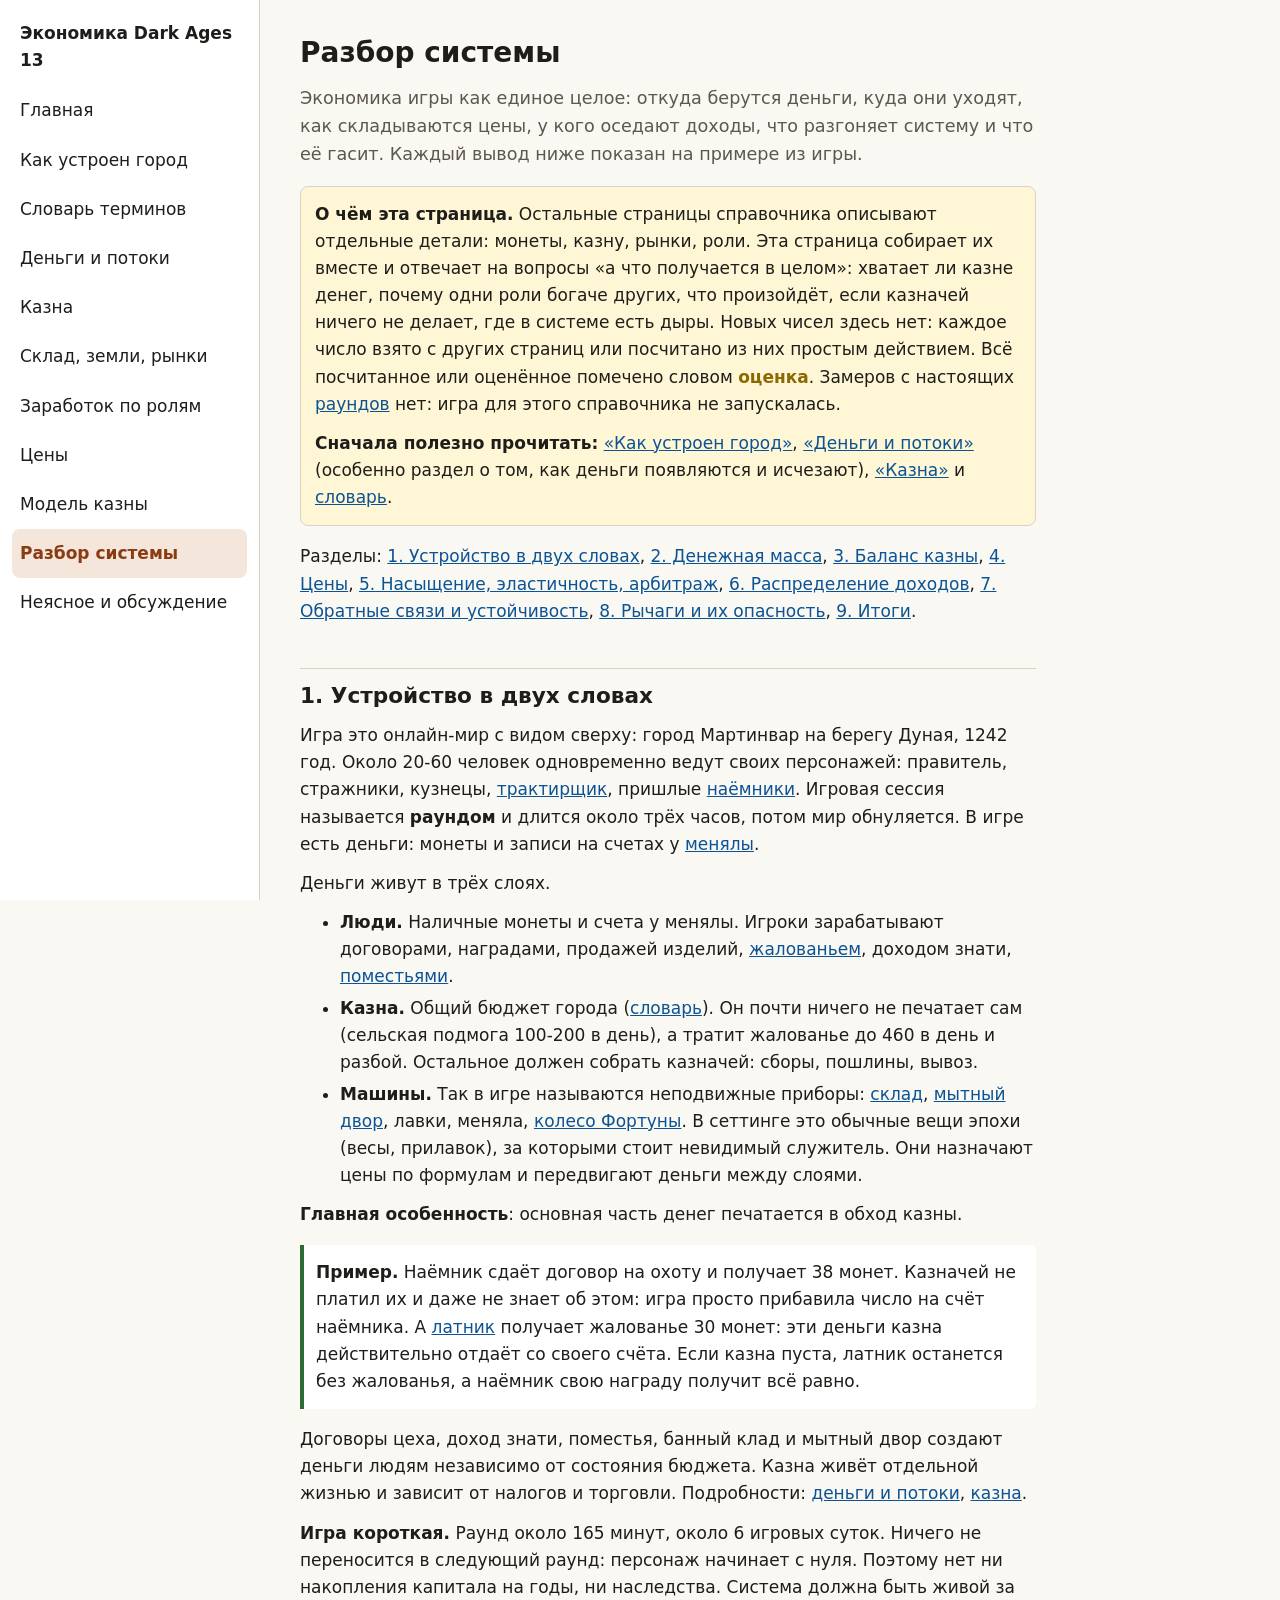
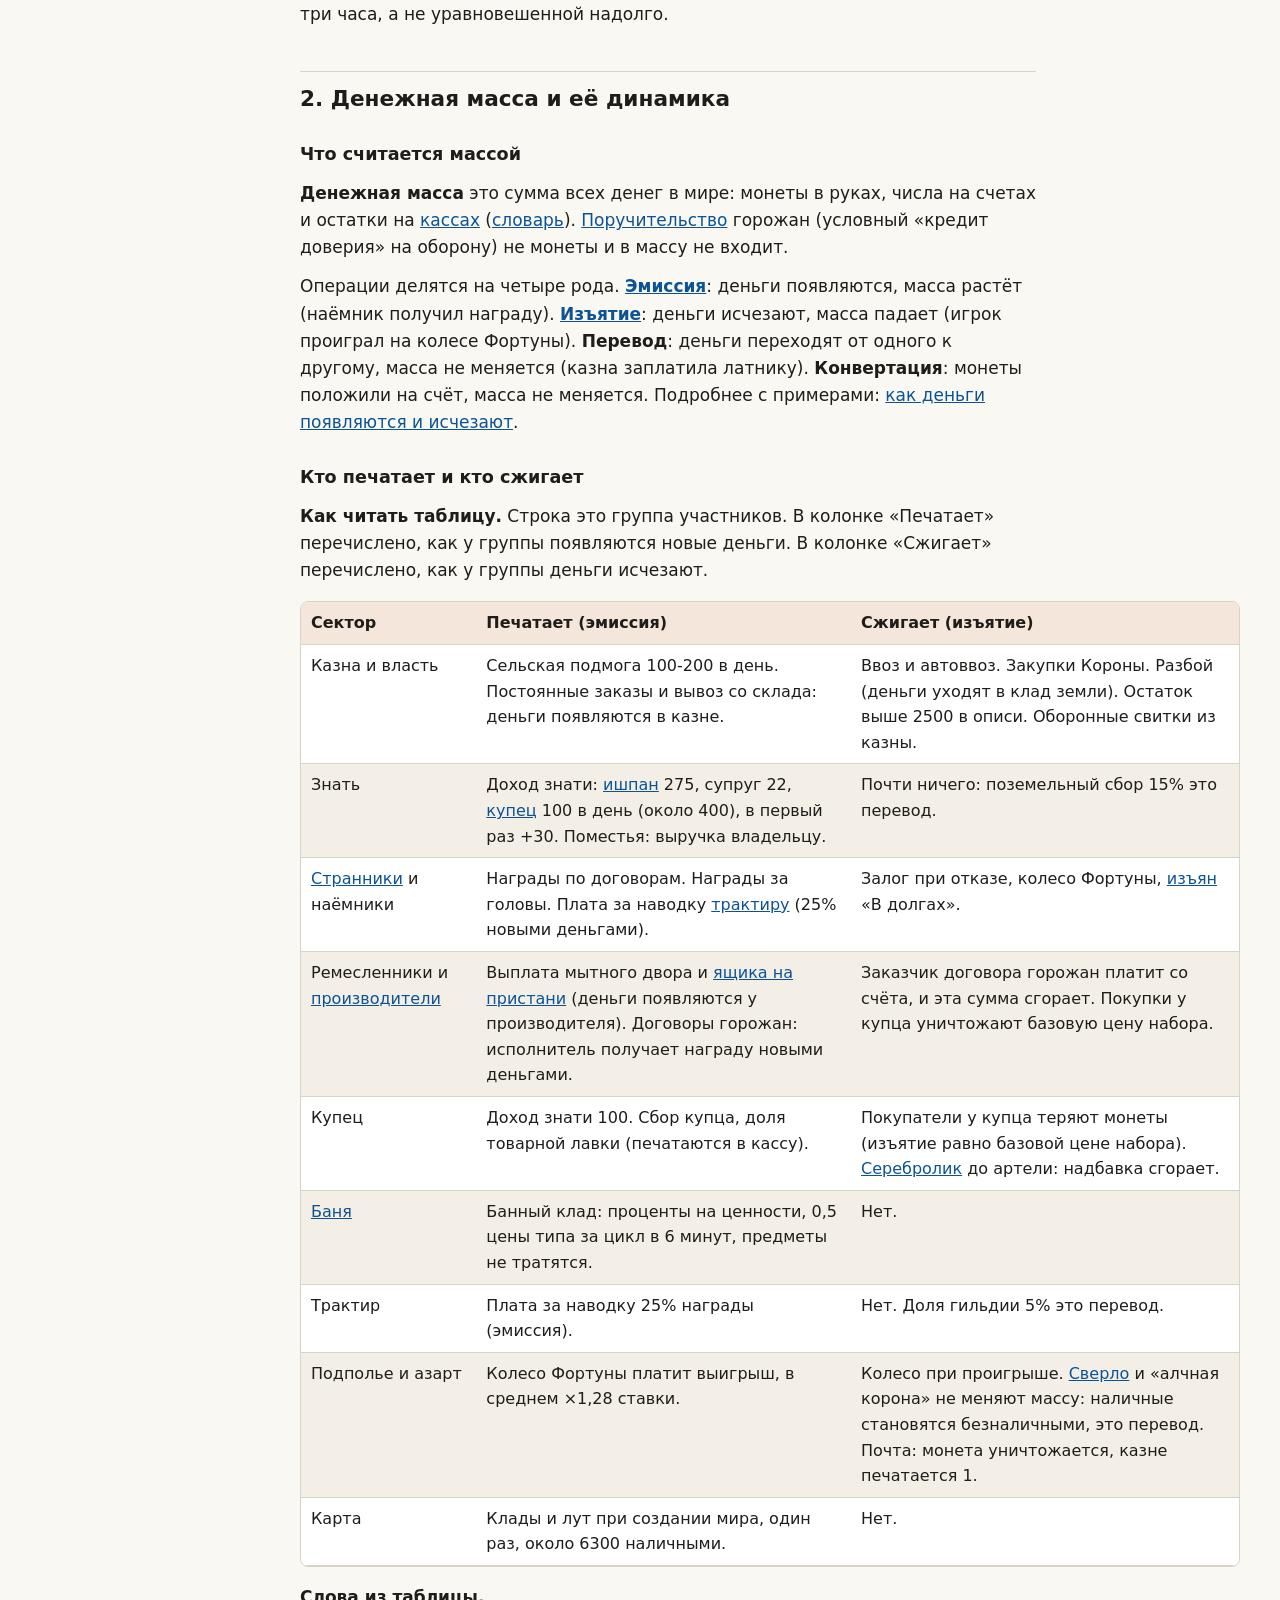
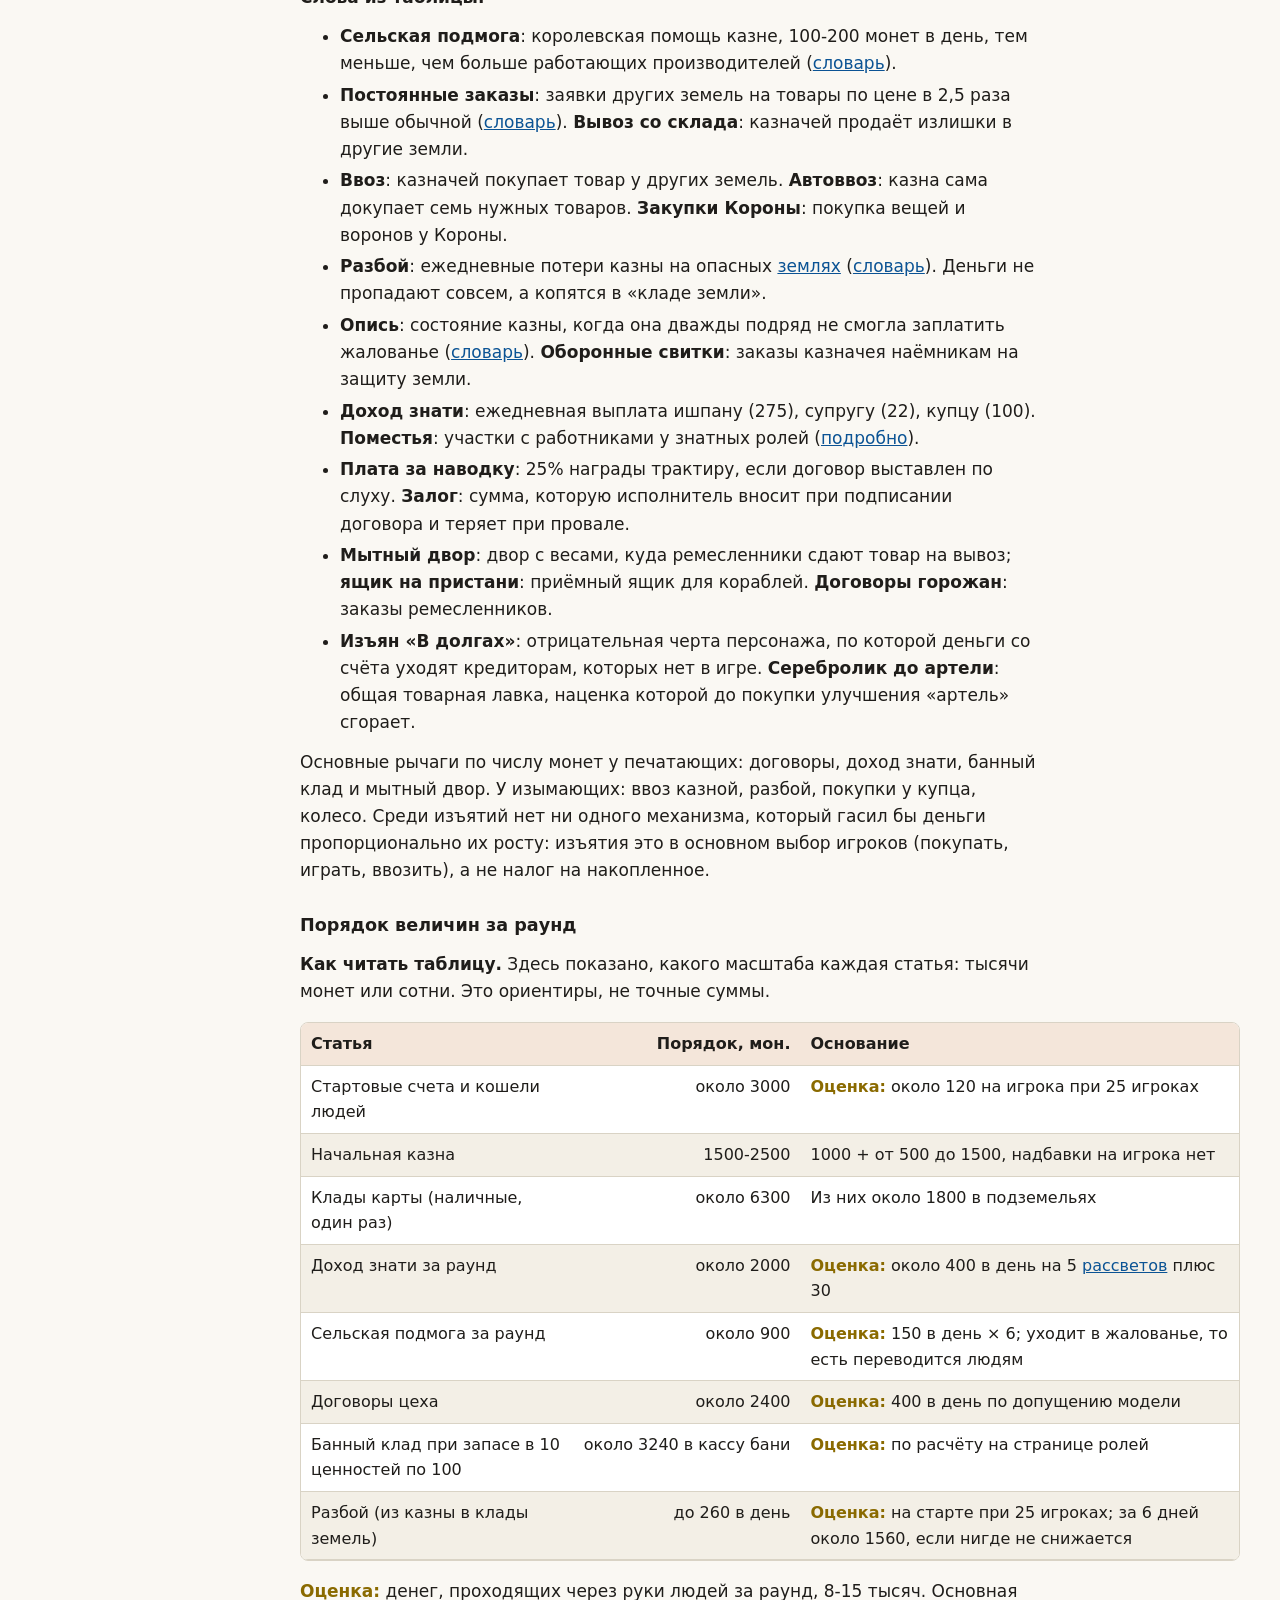
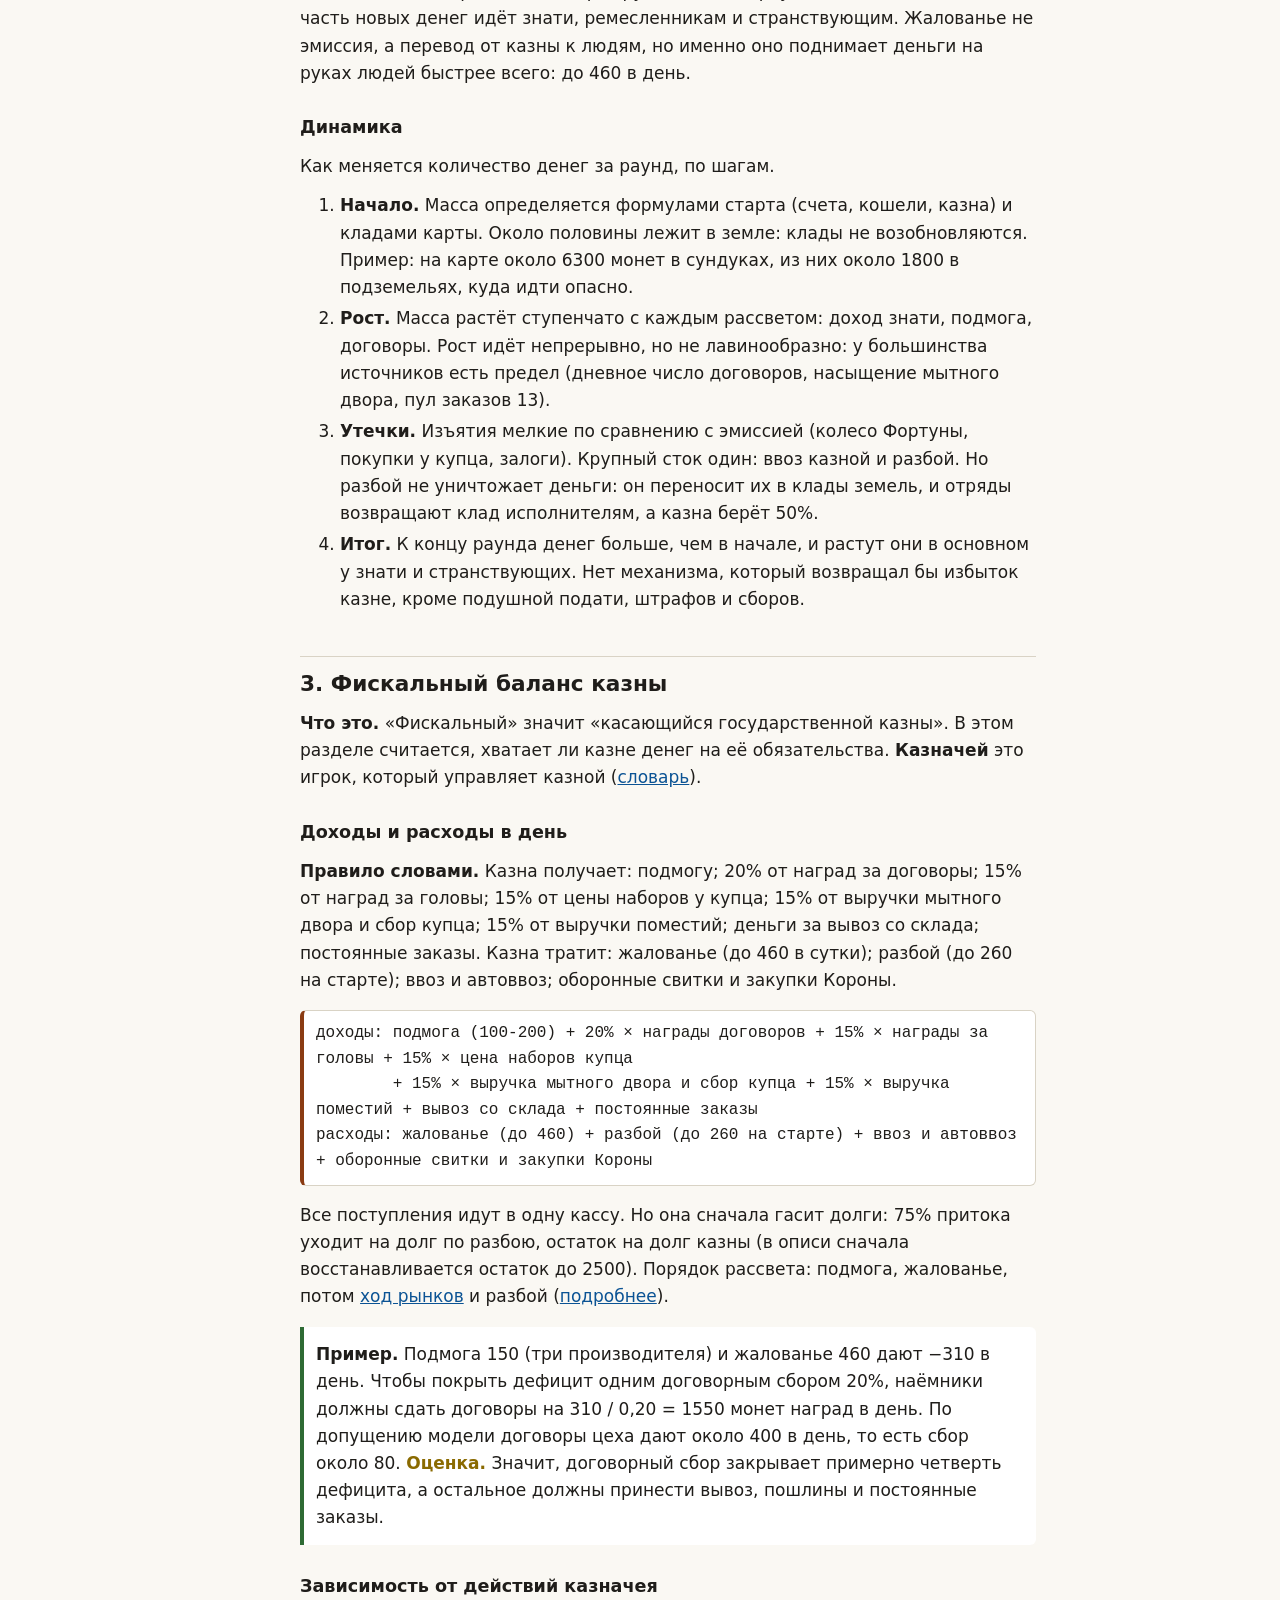
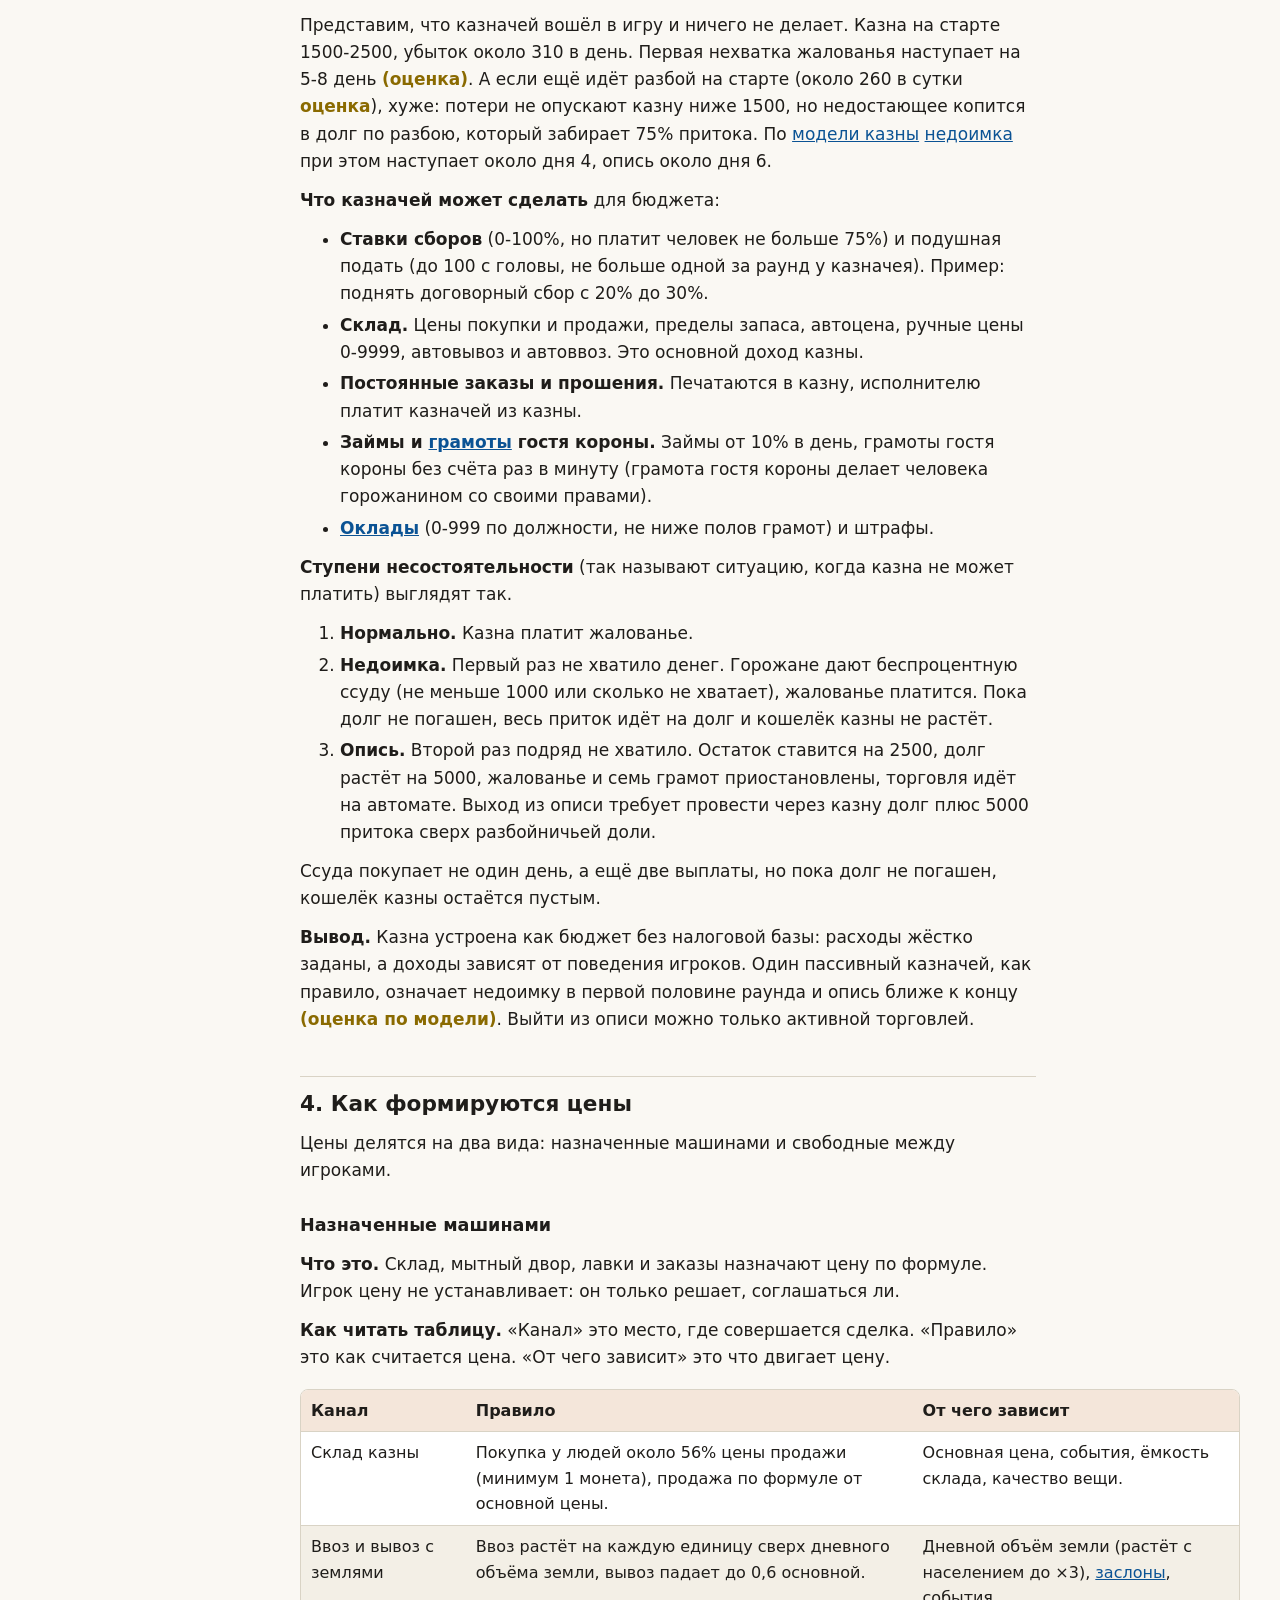
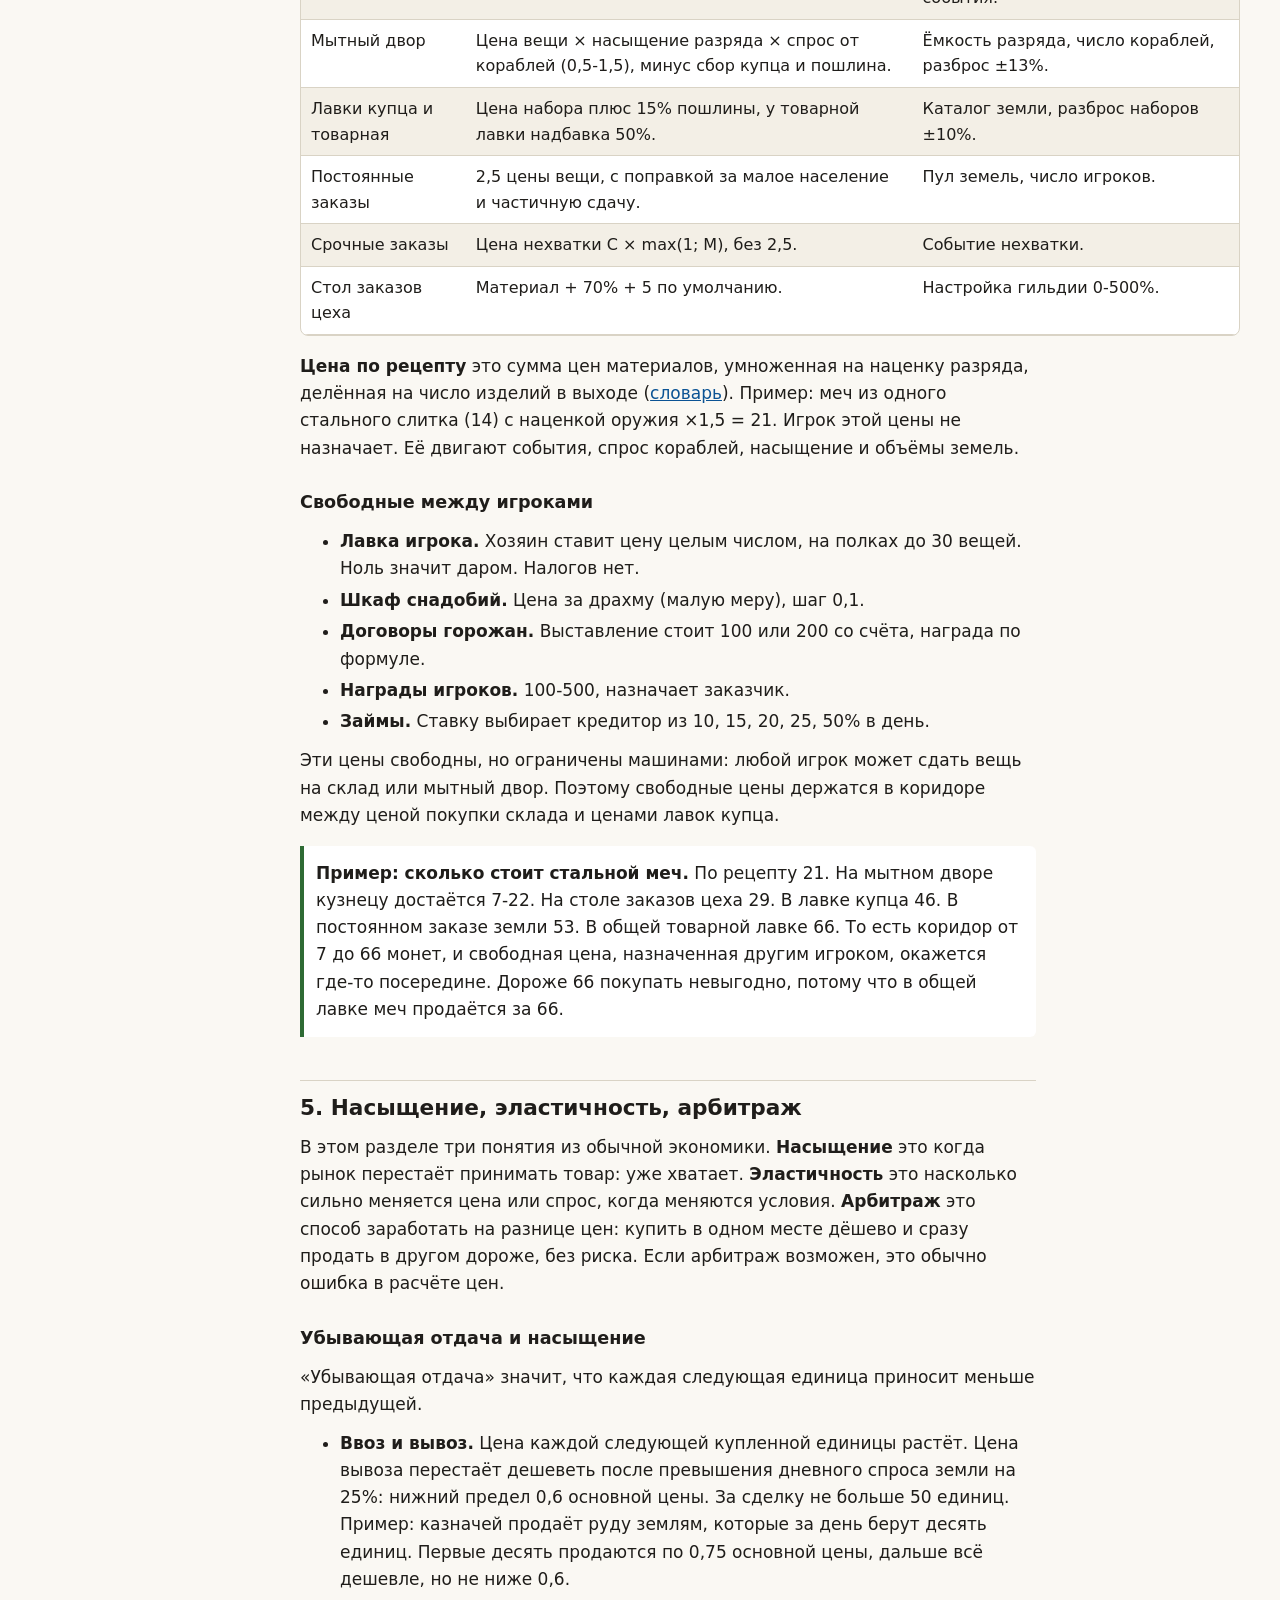
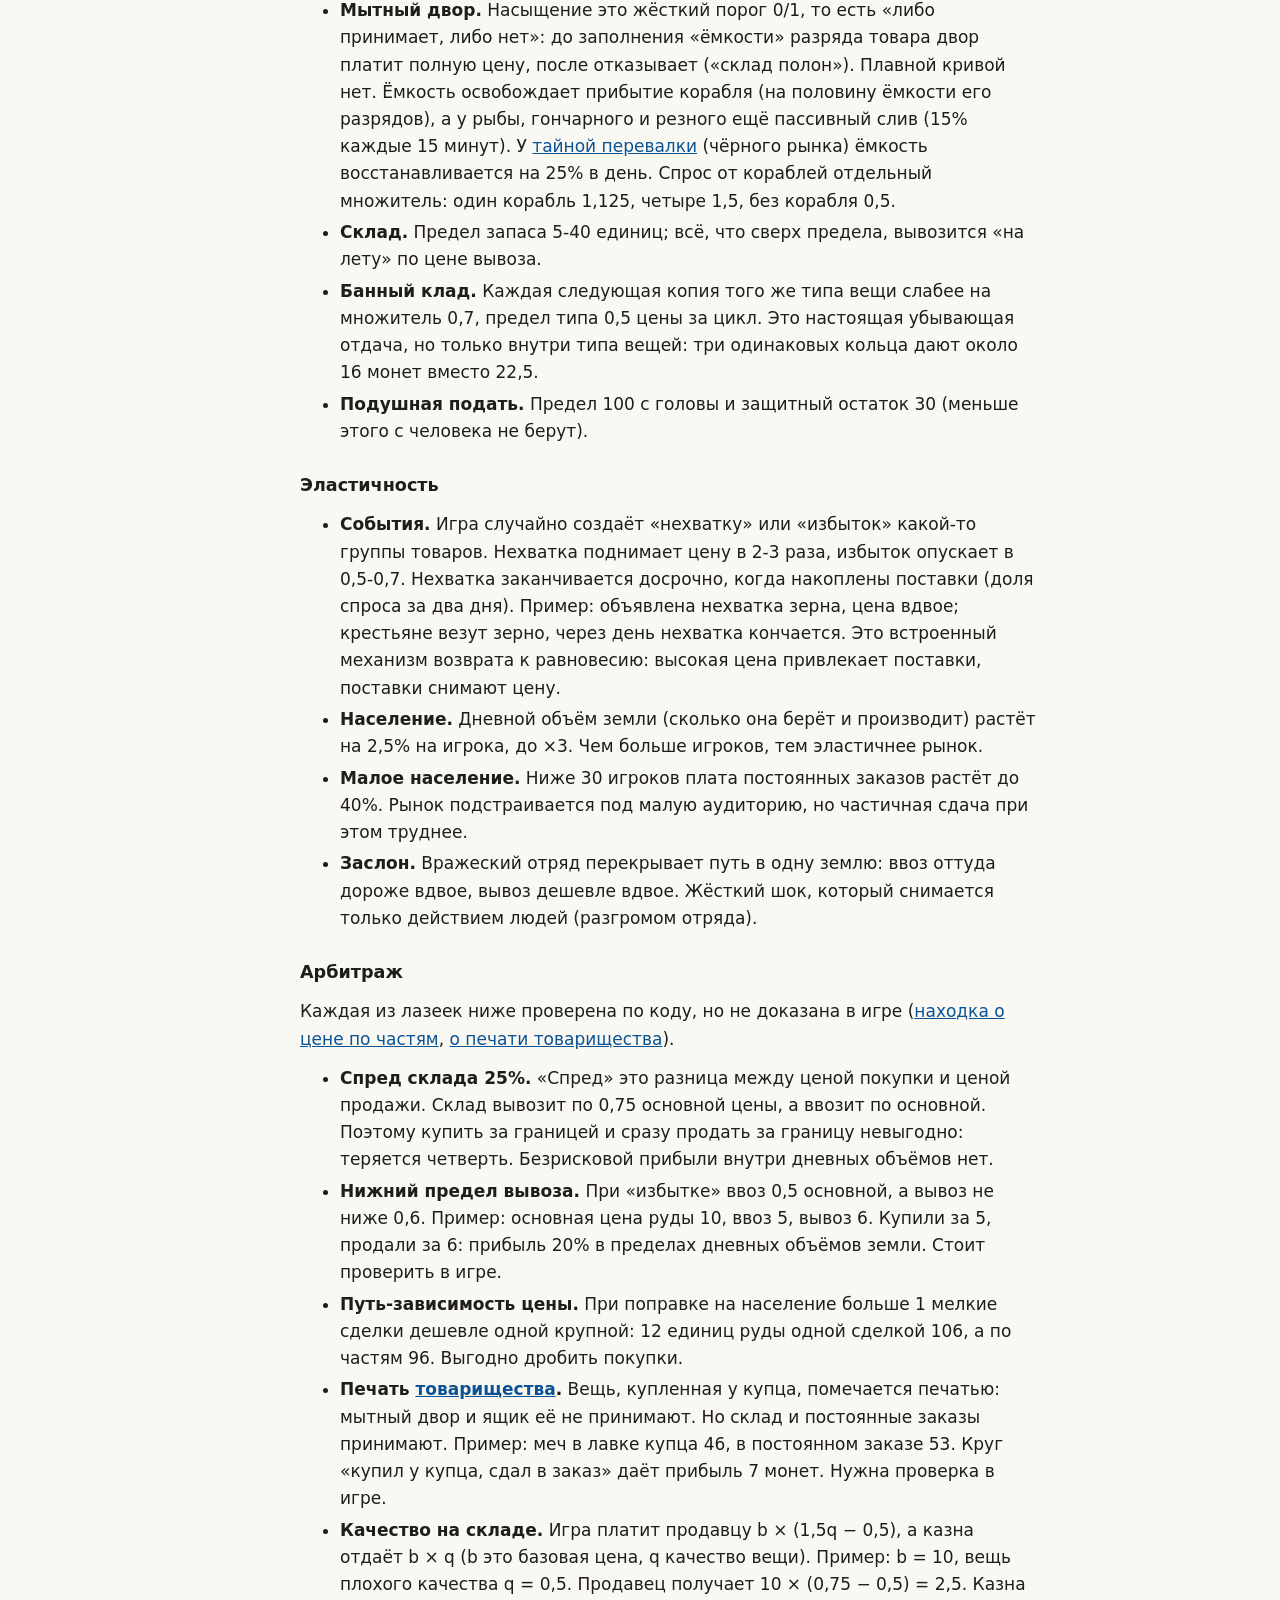
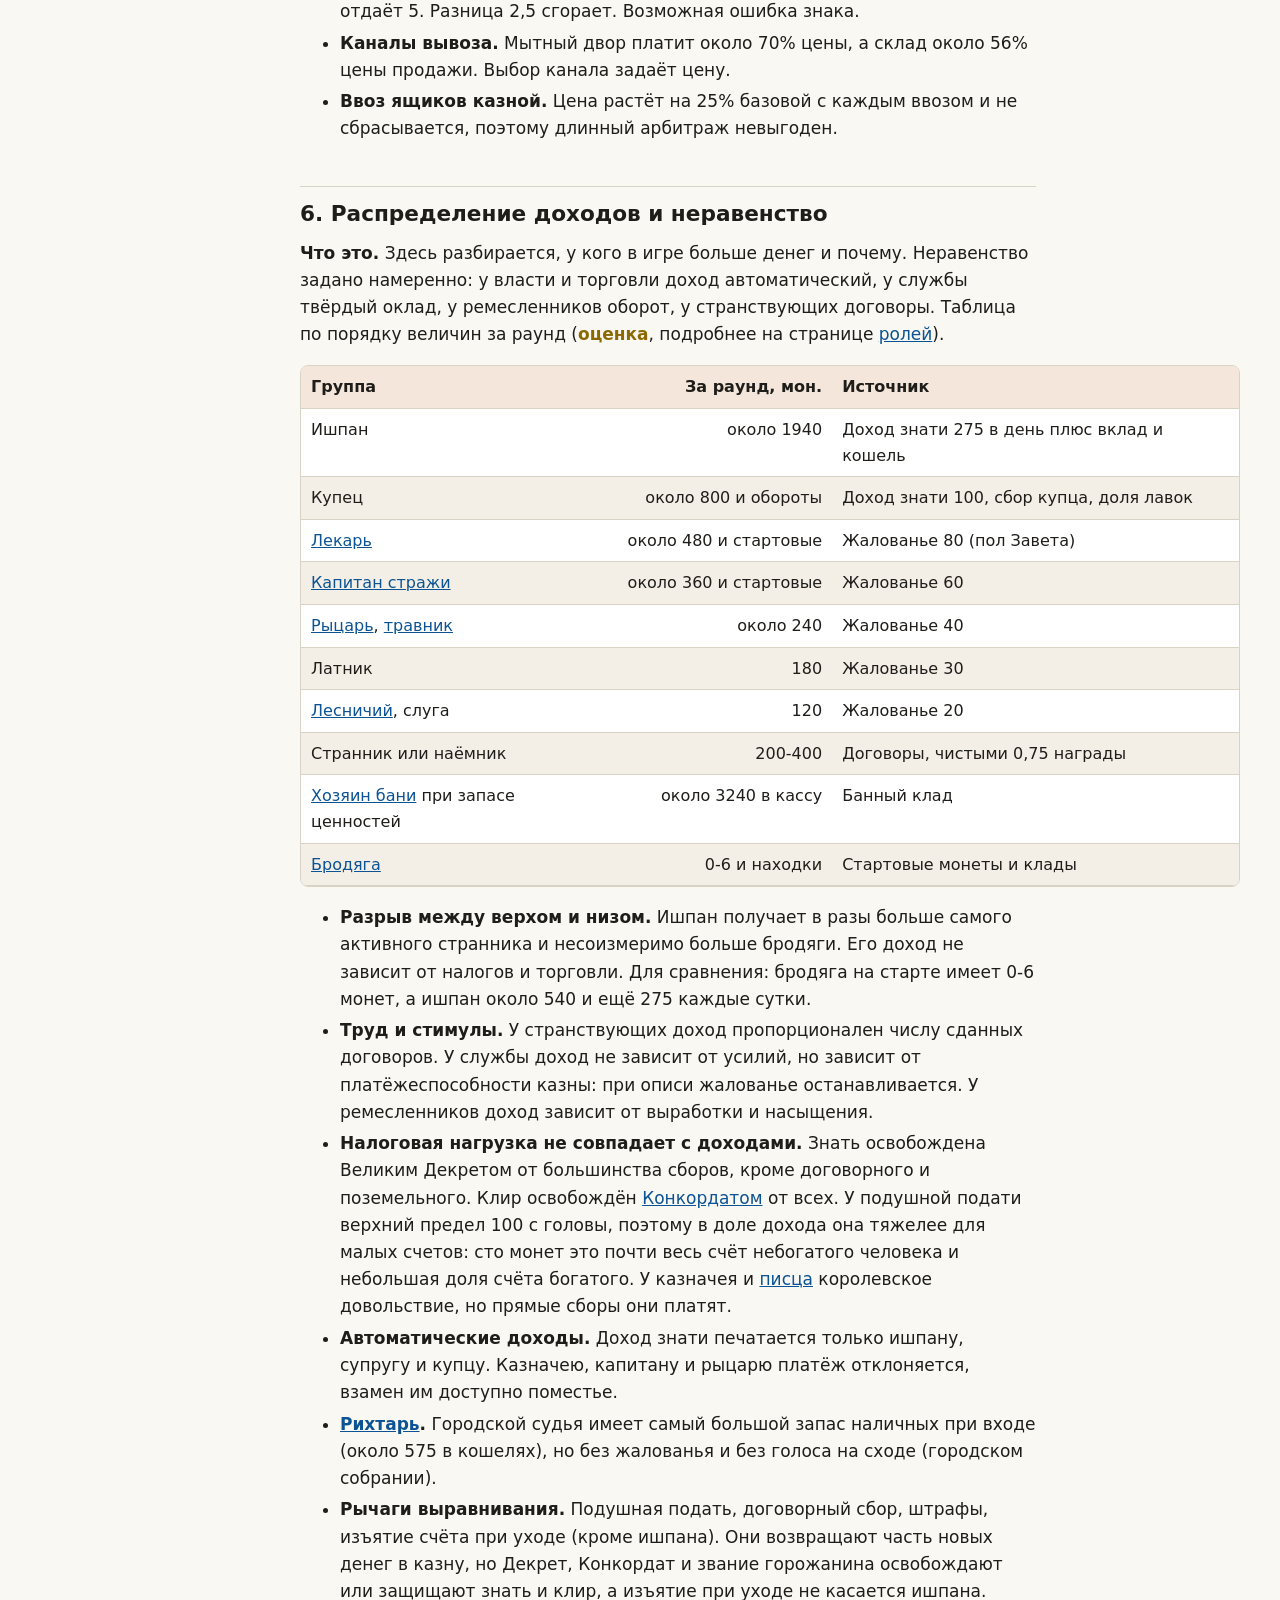
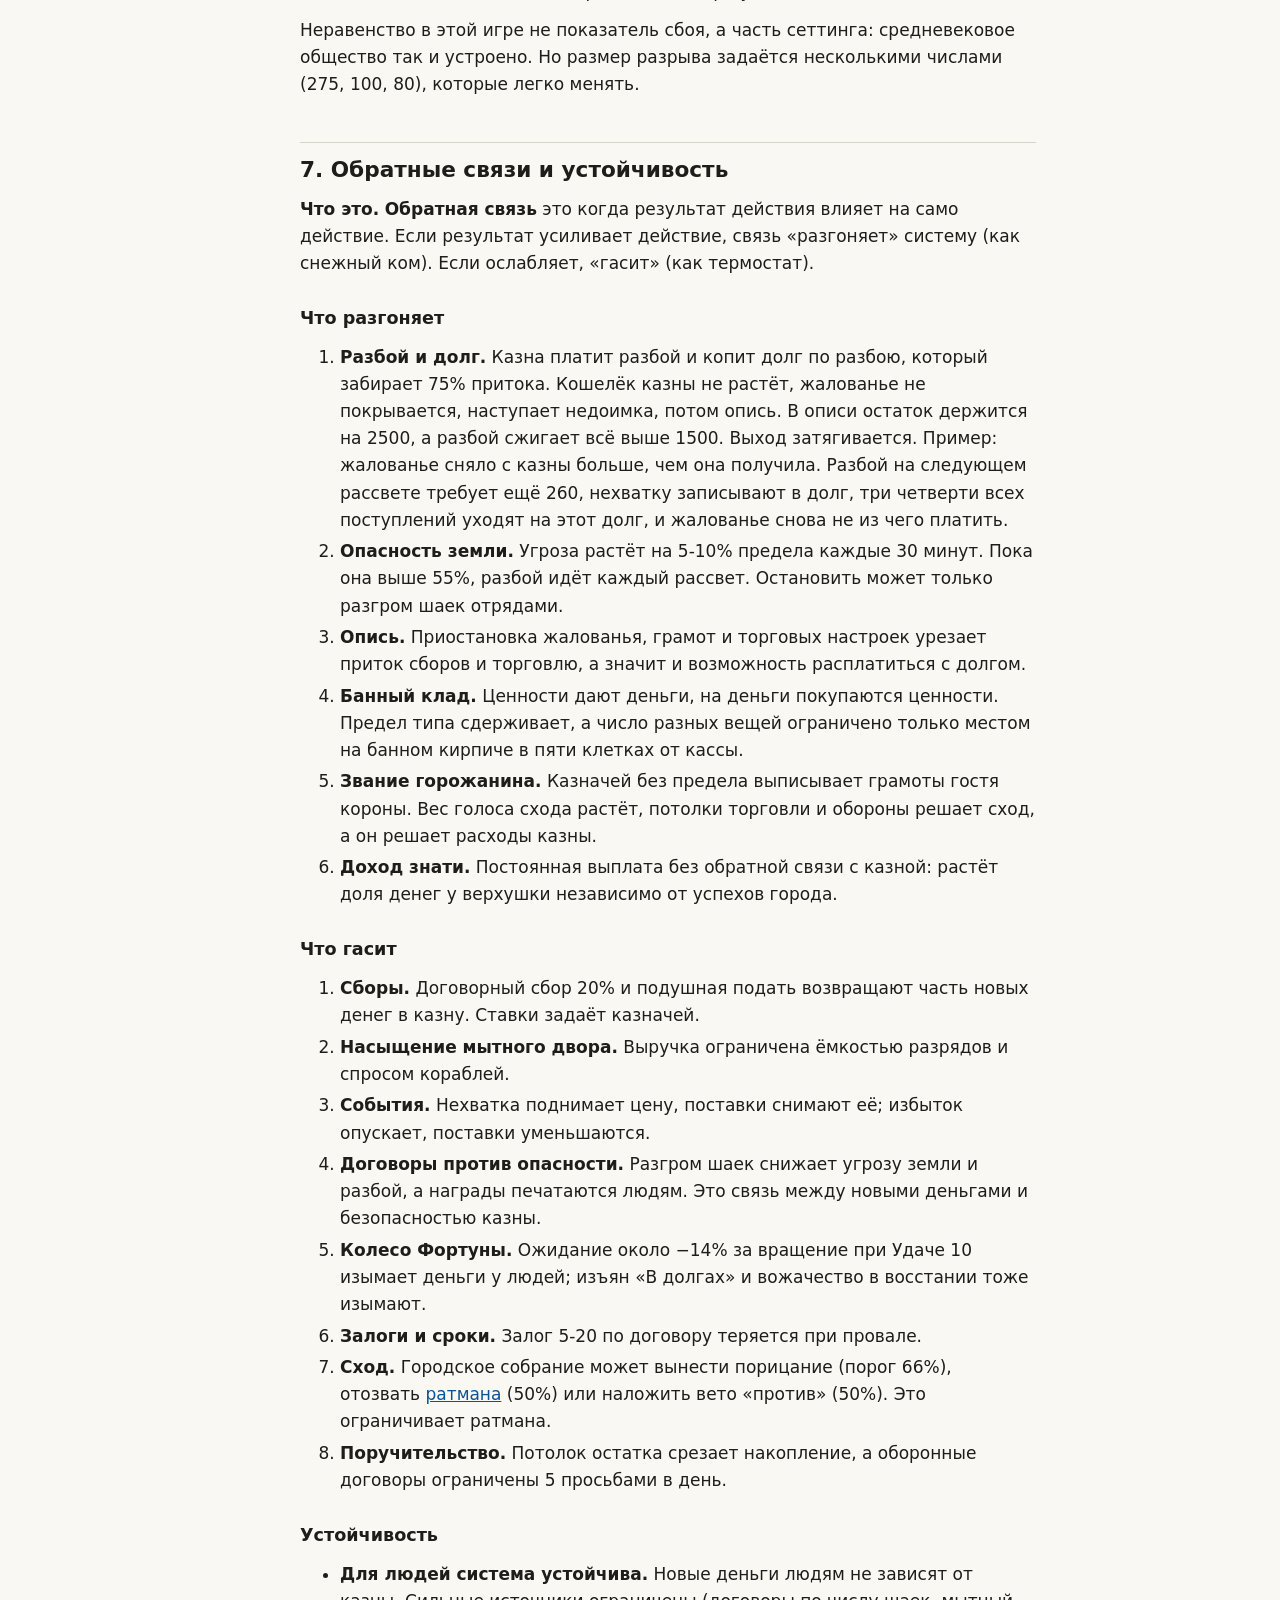
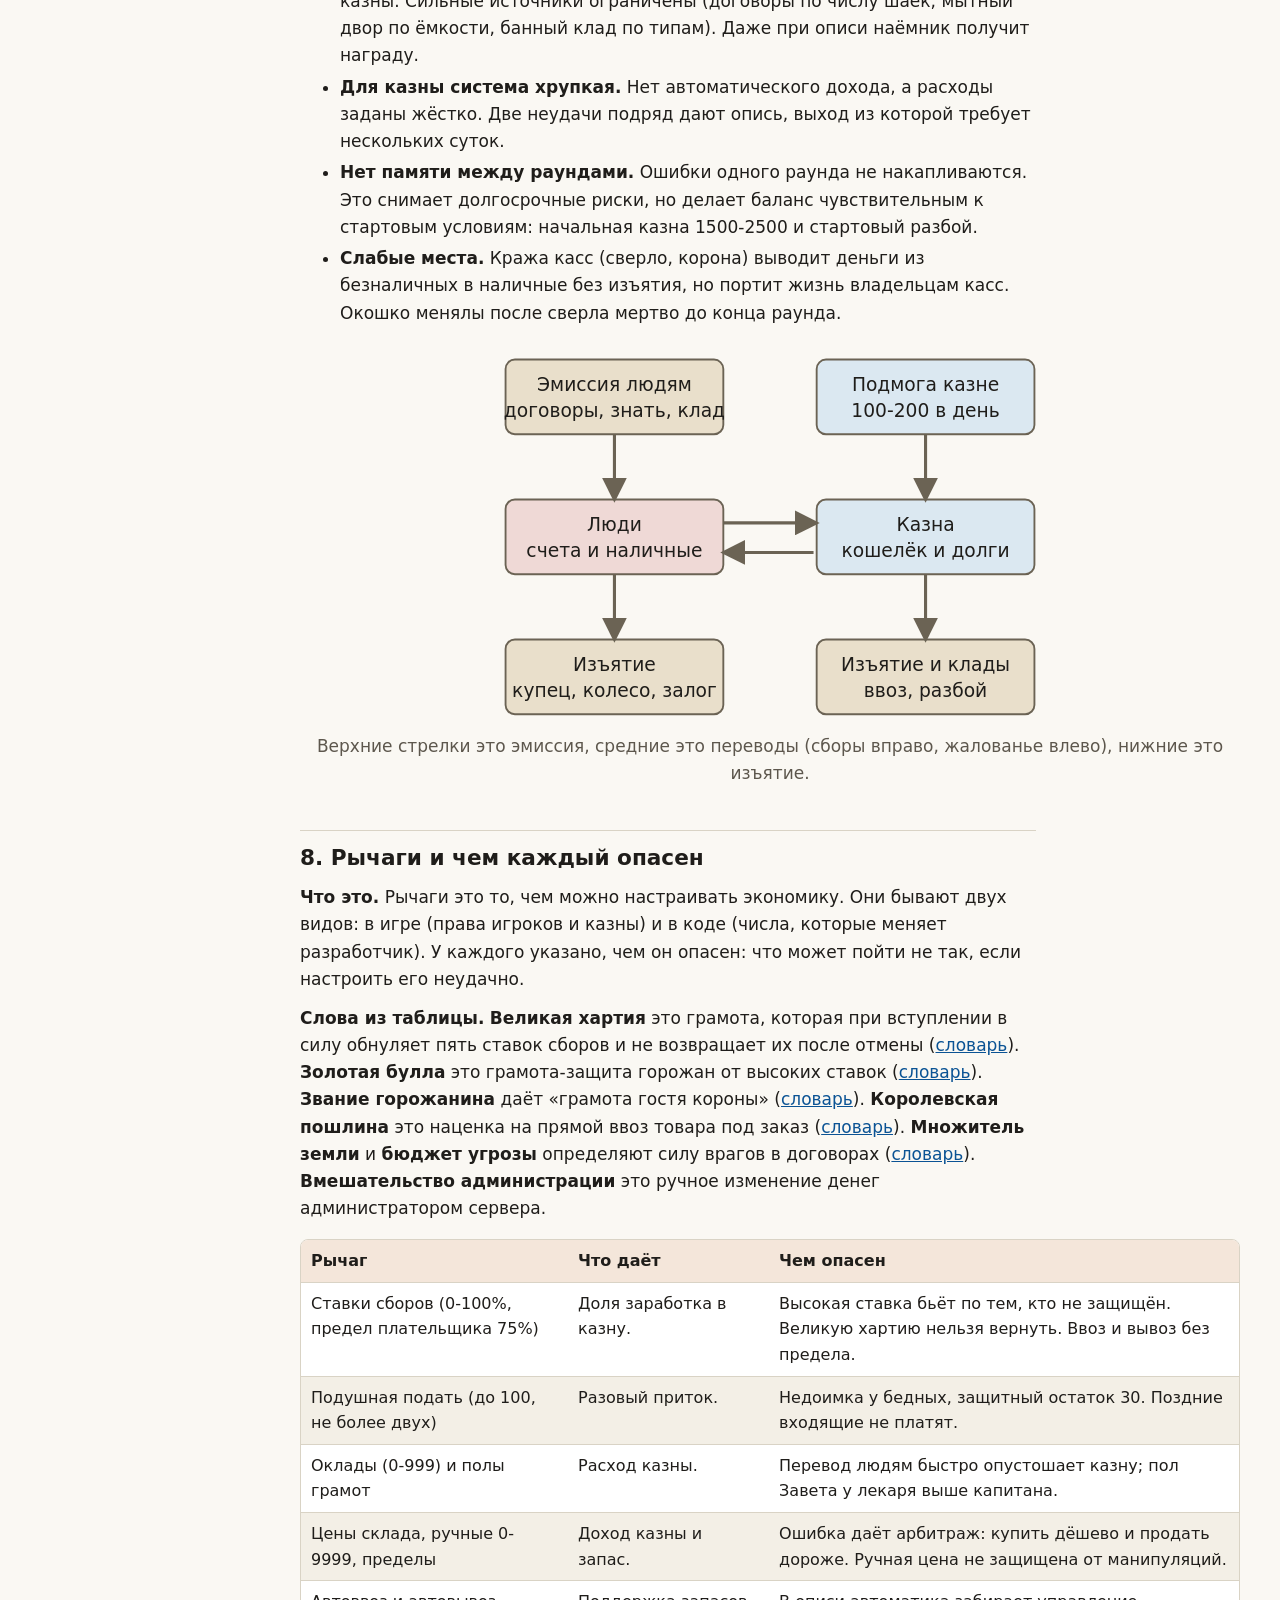
==== commit c33d5edb: "Понятные объяснения и страница «Как устроен город» Каждый механизм объяснён по одной схеме: что это," ====
--- a/analysis.html
+++ b/analysis.html
@@ -4,7 +4,7 @@
 <meta charset="utf-8">
 <meta name="viewport" content="width=device-width, initial-scale=1">
 <title>Разбор системы — Экономика Dark Ages 13</title>
-<meta name="description" content="Целостный разбор экономики Dark Ages 13: денежная масса и её динамика, баланс казны, формирование цен, неравенство доходов, обратные связи и рычаги настройки.">
+<meta name="description" content="Целостный разбор экономики Dark Ages 13 на примерах из игры: сколько денег в обороте, баланс казны, как формируются цены, у кого оседают доходы, что разгоняет и что гасит систему, какие рычаги опасны.">
 <link rel="stylesheet" href="assets/style.css">
 </head>
 <body>
@@ -14,9 +14,12 @@
 <noscript><p><a href="index.html">На главную</a></p></noscript>
 
 <h1>Разбор системы</h1>
-<p class="lead">Экономика игры как единое целое: откуда берутся деньги, куда они уходят, как складываются цены, у кого оседают доходы, что разгоняет систему и что её гасит.</p>
-
-<p>Страница опирается на остальные страницы справочника и на находки проверок кода. Новых чисел здесь нет: каждое число взято с других страниц или посчитано из них простым действием. Всё, что посчитано или оценено, помечено словом <span class="est">оценка</span>. Замеров с настоящих раундов нет, игра не запускалась.</p>
+<p class="lead">Экономика игры как единое целое: откуда берутся деньги, куда они уходят, как складываются цены, у кого оседают доходы, что разгоняет систему и что её гасит. Каждый вывод ниже показан на примере из игры.</p>
+
+<div class="note">
+<p><b>О чём эта страница.</b> Остальные страницы справочника описывают отдельные детали: монеты, казну, рынки, роли. Эта страница собирает их вместе и отвечает на вопросы «а что получается в целом»: хватает ли казне денег, почему одни роли богаче других, что произойдёт, если казначей ничего не делает, где в системе есть дыры. Новых чисел здесь нет: каждое число взято с других страниц или посчитано из них простым действием. Всё посчитанное или оценённое помечено словом <span class="est">оценка</span>. Замеров с настоящих <a href="glossary.html#g-raund">раундов</a> нет: игра для этого справочника не запускалась.</p>
+<p><b>Сначала полезно прочитать:</b> <a href="world.html">«Как устроен город»</a>, <a href="money.html">«Деньги и потоки»</a> (особенно раздел о том, как деньги появляются и исчезают), <a href="treasury.html">«Казна»</a> и <a href="glossary.html">словарь</a>.</p>
+</div>
 
 <p>Разделы:
 <a href="#frame">1. Устройство в двух словах</a>,
@@ -30,39 +33,59 @@
 <a href="#summary">9. Итоги</a>.</p>
 
 <h2 id="frame">1. Устройство в двух словах</h2>
-<p>В игре три слоя денег.</p>
-<ul>
-<li><b>Люди.</b> Наличные монеты и счета у менялы. Игроки зарабатывают договорами, наградами, продажей изделий, жалованьем, доходом знати, поместьями.</li>
-<li><b>Казна.</b> Бюджет города. Он почти ничего не печатает сам (сельская подмога 100-200 в день), а тратит жалованье до 460 в день и разбой. Остальное должен собрать казначей: сборы, пошлины, вывоз.</li>
-<li><b>Машины.</b> Автоматы и прилавки (склад, мытный двор, лавки, меняла, колесо Фортуны). Они назначают цены по формулам и движут деньги между слоями.</li>
-</ul>
-<p>Главная особенность: <b>основная денежная масса печатается в обход казны</b>. Договоры цеха, доход знати, поместья, банный клад и мытный двор создают деньги людям независимо от состояния бюджета. Казна живёт отдельной жизнью и зависит от налогов и торговли. Подробности: <a href="money.html">деньги и потоки</a>, <a href="treasury.html">казна</a>.</p>
-<p>Игра короткая: раунд около 165 минут, около 6 игровых суток. Ничего не переносится в следующий раунд, поэтому нет накопления капитала и наследования. Это определяет всё остальное: система должна быть живой за один раунд, а не равновесной на годы.</p>
+<p>Игра это онлайн-мир с видом сверху: город Мартинвар на берегу Дуная, 1242 год. Около 20-60 человек одновременно ведут своих персонажей: правитель, стражники, кузнецы, <a href="glossary.html#g-traktirshchik">трактирщик</a>, пришлые <a href="glossary.html#g-naemnik">наёмники</a>. Игровая сессия называется <b>раундом</b> и длится около трёх часов, потом мир обнуляется. В игре есть деньги: монеты и записи на счетах у <a href="glossary.html#g-menyala">менялы</a>.</p>
+<p>Деньги живут в трёх слоях.</p>
+<ul>
+<li><b>Люди.</b> Наличные монеты и счета у менялы. Игроки зарабатывают договорами, наградами, продажей изделий, <a href="glossary.html#g-zhalovanie">жалованьем</a>, доходом знати, <a href="glossary.html#g-pomestye">поместьями</a>.</li>
+<li><b>Казна.</b> Общий бюджет города (<a href="glossary.html#g-kazna">словарь</a>). Он почти ничего не печатает сам (сельская подмога 100-200 в день), а тратит жалованье до 460 в день и разбой. Остальное должен собрать казначей: сборы, пошлины, вывоз.</li>
+<li><b>Машины.</b> Так в игре называются неподвижные приборы: <a href="glossary.html#g-sklad">склад</a>, <a href="glossary.html#g-mytny">мытный двор</a>, лавки, меняла, <a href="glossary.html#g-koleso">колесо Фортуны</a>. В сеттинге это обычные вещи эпохи (весы, прилавок), за которыми стоит невидимый служитель. Они назначают цены по формулам и передвигают деньги между слоями.</li>
+</ul>
+<p><b>Главная особенность</b>: основная часть денег печатается в обход казны.</p>
+<div class="example">
+<p><b>Пример.</b> Наёмник сдаёт договор на охоту и получает 38 монет. Казначей не платил их и даже не знает об этом: игра просто прибавила число на счёт наёмника. А <a href="glossary.html#g-latnik">латник</a> получает жалованье 30 монет: эти деньги казна действительно отдаёт со своего счёта. Если казна пуста, латник останется без жалованья, а наёмник свою награду получит всё равно.</p>
+</div>
+<p>Договоры цеха, доход знати, поместья, банный клад и мытный двор создают деньги людям независимо от состояния бюджета. Казна живёт отдельной жизнью и зависит от налогов и торговли. Подробности: <a href="money.html">деньги и потоки</a>, <a href="treasury.html">казна</a>.</p>
+<p><b>Игра короткая.</b> Раунд около 165 минут, около 6 игровых суток. Ничего не переносится в следующий раунд: персонаж начинает с нуля. Поэтому нет ни накопления капитала на годы, ни наследства. Система должна быть живой за три часа, а не уравновешенной надолго.</p>
 
 <h2 id="mass">2. Денежная масса и её динамика</h2>
 <h3 id="mass-def">Что считается массой</h3>
-<p>Денежная масса M это наличные, счета людей и остатки касс. Поручительство горожан не монеты и в массу не входит. Операции делятся на четыре рода: эмиссия (M растёт), изъятие (M падает), перевод и конвертация (M не меняется). Жалованье, штрафы, подати, займы, десятина это переводы. Вклад и снятие это конвертация. Подробности: <a href="money.html#mintburn">что считать эмиссией и изъятием</a>.</p>
+<p><b>Денежная масса</b> это сумма всех денег в мире: монеты в руках, числа на счетах и остатки на <a href="glossary.html#g-kassa">кассах</a> (<a href="glossary.html#g-denezhnaya-massa">словарь</a>). <a href="glossary.html#g-poruchitelstvo">Поручительство</a> горожан (условный «кредит доверия» на оборону) не монеты и в массу не входит.</p>
+<p>Операции делятся на четыре рода. <b><a href="glossary.html#g-monetizatsiya">Эмиссия</a></b>: деньги появляются, масса растёт (наёмник получил награду). <b><a href="glossary.html#g-burn">Изъятие</a></b>: деньги исчезают, масса падает (игрок проиграл на колесе Фортуны). <b>Перевод</b>: деньги переходят от одного к другому, масса не меняется (казна заплатила латнику). <b>Конвертация</b>: монеты положили на счёт, масса не меняется. Подробнее с примерами: <a href="money.html#mintburn">как деньги появляются и исчезают</a>.</p>
 
 <h3 id="mass-sectors">Кто печатает и кто сжигает</h3>
+<p><b>Как читать таблицу.</b> Строка это группа участников. В колонке «Печатает» перечислено, как у группы появляются новые деньги. В колонке «Сжигает» перечислено, как у группы деньги исчезают.</p>
 <div class="tw">
 <table>
 <thead><tr><th>Сектор</th><th>Печатает (эмиссия)</th><th>Сжигает (изъятие)</th></tr></thead>
 <tbody>
 <tr><td>Казна и власть</td><td>Сельская подмога 100-200 в день. Постоянные заказы и вывоз со склада: деньги появляются в казне.</td><td>Ввоз и автоввоз. Закупки Короны. Разбой (деньги уходят в клад земли). Остаток выше 2500 в описи. Оборонные свитки из казны.</td></tr>
-<tr><td>Знать</td><td>Доход знати: ишпан 275, супруг 22, купец 100 в день (около 400), в первый раз +30. Поместья: выручка владельцу.</td><td>Почти ничего: поземельный сбор 15% это перевод.</td></tr>
-<tr><td>Странники и наёмники</td><td>Награды по договорам. Награды за головы. Плата за наводку трактиру (25% новыми деньгами).</td><td>Залог при отказе, колесо Фортуны, изъян «В долгах».</td></tr>
-<tr><td>Ремесленники и производители</td><td>Выплата мытного двора и ящика на пристани (деньги появляются у производителя). Договоры горожан: исполнитель получает награду новыми деньгами.</td><td>Заказчик договора горожан платит со счёта, и эта сумма сгорает. Покупки у купца уничтожают базовую цену набора.</td></tr>
-<tr><td>Купец</td><td>Доход знати 100. Сбор купца, доля товарной лавки (печатаются в кассу).</td><td>Покупатели у купца теряют монеты (изъятие равно базовой цене набора). Серебролик до артели: надбавка сгорает.</td></tr>
-<tr><td>Баня</td><td>Банный клад: проценты на ценности, 0,5 цены типа за цикл в 6 минут, предметы не тратятся.</td><td>Нет.</td></tr>
+<tr><td>Знать</td><td>Доход знати: <a href="glossary.html#g-izhpan">ишпан</a> 275, супруг 22, <a href="glossary.html#g-kupets">купец</a> 100 в день (около 400), в первый раз +30. Поместья: выручка владельцу.</td><td>Почти ничего: поземельный сбор 15% это перевод.</td></tr>
+<tr><td><a href="glossary.html#g-strannik">Странники</a> и наёмники</td><td>Награды по договорам. Награды за головы. Плата за наводку <a href="glossary.html#g-traktir">трактиру</a> (25% новыми деньгами).</td><td>Залог при отказе, колесо Фортуны, <a href="glossary.html#g-izyan">изъян</a> «В долгах».</td></tr>
+<tr><td>Ремесленники и <a href="glossary.html#g-proizvoditel">производители</a></td><td>Выплата мытного двора и <a href="glossary.html#g-yashchik">ящика на пристани</a> (деньги появляются у производителя). Договоры горожан: исполнитель получает награду новыми деньгами.</td><td>Заказчик договора горожан платит со счёта, и эта сумма сгорает. Покупки у купца уничтожают базовую цену набора.</td></tr>
+<tr><td>Купец</td><td>Доход знати 100. Сбор купца, доля товарной лавки (печатаются в кассу).</td><td>Покупатели у купца теряют монеты (изъятие равно базовой цене набора). <a href="glossary.html#g-serebrolik">Серебролик</a> до артели: надбавка сгорает.</td></tr>
+<tr><td><a href="glossary.html#g-banya">Баня</a></td><td>Банный клад: проценты на ценности, 0,5 цены типа за цикл в 6 минут, предметы не тратятся.</td><td>Нет.</td></tr>
 <tr><td>Трактир</td><td>Плата за наводку 25% награды (эмиссия).</td><td>Нет. Доля гильдии 5% это перевод.</td></tr>
-<tr><td>Подполье и азарт</td><td>Колесо Фортуны платит выигрыш, в среднем ×1,28 ставки.</td><td>Колесо при проигрыше. Сверло и «алчная корона» не меняют массу: наличные становятся безналичными, это перевод. Почта: монета уничтожается, казне печатается 1.</td></tr>
+<tr><td>Подполье и азарт</td><td>Колесо Фортуны платит выигрыш, в среднем ×1,28 ставки.</td><td>Колесо при проигрыше. <a href="glossary.html#g-sverlo">Сверло</a> и «алчная корона» не меняют массу: наличные становятся безналичными, это перевод. Почта: монета уничтожается, казне печатается 1.</td></tr>
 <tr><td>Карта</td><td>Клады и лут при создании мира, один раз, около 6300 наличными.</td><td>Нет.</td></tr>
 </tbody>
 </table>
 </div>
-<p>Основные рычаги по числу монет у печатающих: договоры, доход знати, банный клад и мытный двор. У изымающих: ввоз казной, разбой, покупки у купца, колесо. Среди изъятий нет ни одного механизма, который гасил бы массу пропорционально её росту: изъятия это в основном выбор игроков (покупать, играть, ввозить), а не налог на остаток.</p>
+<p><b>Слова из таблицы.</b></p>
+<ul>
+<li><b>Сельская подмога</b>: королевская помощь казне, 100-200 монет в день, тем меньше, чем больше работающих производителей (<a href="glossary.html#g-selskaya">словарь</a>).</li>
+<li><b>Постоянные заказы</b>: заявки других земель на товары по цене в 2,5 раза выше обычной (<a href="glossary.html#g-postzakaz">словарь</a>). <b>Вывоз со склада</b>: казначей продаёт излишки в другие земли.</li>
+<li><b>Ввоз</b>: казначей покупает товар у других земель. <b>Автоввоз</b>: казна сама докупает семь нужных товаров. <b>Закупки Короны</b>: покупка вещей и воронов у Короны.</li>
+<li><b>Разбой</b>: ежедневные потери казны на опасных <a href="glossary.html#g-zemlya">землях</a> (<a href="glossary.html#g-razboi">словарь</a>). Деньги не пропадают совсем, а копятся в «кладе земли».</li>
+<li><b>Опись</b>: состояние казны, когда она дважды подряд не смогла заплатить жалованье (<a href="glossary.html#g-opis">словарь</a>). <b>Оборонные свитки</b>: заказы казначея наёмникам на защиту земли.</li>
+<li><b>Доход знати</b>: ежедневная выплата ишпану (275), супругу (22), купцу (100). <b>Поместья</b>: участки с работниками у знатных ролей (<a href="money.html#manors">подробно</a>).</li>
+<li><b>Плата за наводку</b>: 25% награды трактиру, если договор выставлен по слуху. <b>Залог</b>: сумма, которую исполнитель вносит при подписании договора и теряет при провале.</li>
+<li><b>Мытный двор</b>: двор с весами, куда ремесленники сдают товар на вывоз; <b>ящик на пристани</b>: приёмный ящик для кораблей. <b>Договоры горожан</b>: заказы ремесленников.</li>
+<li><b>Изъян «В долгах»</b>: отрицательная черта персонажа, по которой деньги со счёта уходят кредиторам, которых нет в игре. <b>Серебролик до артели</b>: общая товарная лавка, наценка которой до покупки улучшения «артель» сгорает.</li>
+</ul>
+<p>Основные рычаги по числу монет у печатающих: договоры, доход знати, банный клад и мытный двор. У изымающих: ввоз казной, разбой, покупки у купца, колесо. Среди изъятий нет ни одного механизма, который гасил бы деньги пропорционально их росту: изъятия это в основном выбор игроков (покупать, играть, ввозить), а не налог на накопленное.</p>
 
 <h3 id="mass-order">Порядок величин за раунд</h3>
+<p><b>Как читать таблицу.</b> Здесь показано, какого масштаба каждая статья: тысячи монет или сотни. Это ориентиры, не точные суммы.</p>
 <div class="tw">
 <table>
 <thead><tr><th>Статья</th><th class="n">Порядок, мон.</th><th>Основание</th></tr></thead>
@@ -70,7 +93,7 @@
 <tr><td>Стартовые счета и кошели людей</td><td class="n">около 3000</td><td><span class="est">Оценка:</span> около 120 на игрока при 25 игроках</td></tr>
 <tr><td>Начальная казна</td><td class="n">1500-2500</td><td>1000 + от 500 до 1500, надбавки на игрока нет</td></tr>
 <tr><td>Клады карты (наличные, один раз)</td><td class="n">около 6300</td><td>Из них около 1800 в подземельях</td></tr>
-<tr><td>Доход знати за раунд</td><td class="n">около 2000</td><td><span class="est">Оценка:</span> около 400 в день на 5 рассветов плюс 30</td></tr>
+<tr><td>Доход знати за раунд</td><td class="n">около 2000</td><td><span class="est">Оценка:</span> около 400 в день на 5 <a href="glossary.html#g-rassvet">рассветов</a> плюс 30</td></tr>
 <tr><td>Сельская подмога за раунд</td><td class="n">около 900</td><td><span class="est">Оценка:</span> 150 в день × 6; уходит в жалованье, то есть переводится людям</td></tr>
 <tr><td>Договоры цеха</td><td class="n">около 2400</td><td><span class="est">Оценка:</span> 400 в день по допущению модели</td></tr>
 <tr><td>Банный клад при запасе в 10 ценностей по 100</td><td class="n">около 3240 в кассу бани</td><td><span class="est">Оценка:</span> по расчёту на странице ролей</td></tr>
@@ -78,48 +101,59 @@
 </tbody>
 </table>
 </div>
-<p><span class="est">Оценка:</span> денег, проходящих через руки людей за раунд, 8-15 тысяч. Основная часть нового (эмиссия людям) идёт знати, ремесленникам и странствующим. Жалованье не эмиссия, а перевод от казны к людям, но именно оно поднимает деньги на руках людей быстрее всего: до 460 в день.</p>
+<p><span class="est">Оценка:</span> денег, проходящих через руки людей за раунд, 8-15 тысяч. Основная часть новых денег идёт знати, ремесленникам и странствующим. Жалованье не эмиссия, а перевод от казны к людям, но именно оно поднимает деньги на руках людей быстрее всего: до 460 в день.</p>
 
 <h3 id="mass-dynamics">Динамика</h3>
-<ol>
-<li><b>Начало.</b> Масса определяется формулами старта (счета, кошели, казна) и кладами карты. Около половины лежит в земле: клады не возобновляются.</li>
-<li><b>Рост.</b> Масса растёт ступенчато с каждым рассветом: доход знати, подмога, договоры. Рост идёт непрерывно, но не геометрически: у большинства источников есть предел (дневное число договоров, насыщение мытного двора, пул заказов 13).</li>
-<li><b>Утечки.</b> Изъятия мелкие по сравнению с эмиссией (колесо Фортуны, покупки у купца, залоги). Крупный сток один: ввоз казной и разбой. Но разбой не уничтожает деньги: он переносит их в клады земель, и отряды возвращают клад исполнителям, казна берёт 50%.</li>
-<li><b>Итог.</b> К концу раунда массы больше, чем в начале, и растёт она в основном у знати и странствующих. Нет механизма, который возвращал бы избыток казне, кроме подушной подати, штрафов и сборов.</li>
+<p>Как меняется количество денег за раунд, по шагам.</p>
+<ol>
+<li><b>Начало.</b> Масса определяется формулами старта (счета, кошели, казна) и кладами карты. Около половины лежит в земле: клады не возобновляются. Пример: на карте около 6300 монет в сундуках, из них около 1800 в подземельях, куда идти опасно.</li>
+<li><b>Рост.</b> Масса растёт ступенчато с каждым рассветом: доход знати, подмога, договоры. Рост идёт непрерывно, но не лавинообразно: у большинства источников есть предел (дневное число договоров, насыщение мытного двора, пул заказов 13).</li>
+<li><b>Утечки.</b> Изъятия мелкие по сравнению с эмиссией (колесо Фортуны, покупки у купца, залоги). Крупный сток один: ввоз казной и разбой. Но разбой не уничтожает деньги: он переносит их в клады земель, и отряды возвращают клад исполнителям, а казна берёт 50%.</li>
+<li><b>Итог.</b> К концу раунда денег больше, чем в начале, и растут они в основном у знати и странствующих. Нет механизма, который возвращал бы избыток казне, кроме подушной подати, штрафов и сборов.</li>
 </ol>
 
 <h2 id="fiscal">3. Фискальный баланс казны</h2>
+<p><b>Что это.</b> «Фискальный» значит «касающийся государственной казны». В этом разделе считается, хватает ли казне денег на её обязательства. <b>Казначей</b> это игрок, который управляет казной (<a href="glossary.html#g-kaznachey">словарь</a>).</p>
 <h3 id="fiscal-balance">Доходы и расходы в день</h3>
+<p><b>Правило словами.</b> Казна получает: подмогу; 20% от наград за договоры; 15% от наград за головы; 15% от цены наборов у купца; 15% от выручки мытного двора и сбор купца; 15% от выручки поместий; деньги за вывоз со склада; постоянные заказы. Казна тратит: жалованье (до 460 в сутки); разбой (до 260 на старте); ввоз и автоввоз; оборонные свитки и закупки Короны.</p>
 <div class="formula">доходы: подмога (100-200) + 20% × награды договоров + 15% × награды за головы + 15% × цена наборов купца
         + 15% × выручка мытного двора и сбор купца + 15% × выручка поместий + вывоз со склада + постоянные заказы
 расходы: жалованье (до 460) + разбой (до 260 на старте) + ввоз и автоввоз + оборонные свитки и закупки Короны</div>
-<p>Подмога и доходы от подушной подати, штрафов и сборов идут в одну кассу. Но она сначала гасит долги: 75% притока уходит на долг по разбою, остаток на долг казны (в описи сначала восстанавливается остаток до 2500). Порядок рассвета: подмога, жалованье, потом ход рынков и разбой (<a href="treasury.html#order">подробнее</a>).</p>
+<p>Все поступления идут в одну кассу. Но она сначала гасит долги: 75% притока уходит на долг по разбою, остаток на долг казны (в описи сначала восстанавливается остаток до 2500). Порядок рассвета: подмога, жалованье, потом <a href="glossary.html#g-hod-rynkov">ход рынков</a> и разбой (<a href="treasury.html#order">подробнее</a>).</p>
 <div class="example">
-<p><b>Пример.</b> Подмога 150 (три производителя) и жалованье 460 дают −310 в день. Чтобы покрыть дефицит одним договорным сбором 20%, через книгу договоров нужно провести награды на 310 / 0,20 = 1550 в день. Договоры цеха по допущению модели дают около 400 в день, то есть сбор около 80. <span class="est">Оценка.</span> Значит, договорный сбор закрывает примерно четверть дефицита, а остальное должны принести вывоз, пошлины и постоянные заказы.</p>
+<p><b>Пример.</b> Подмога 150 (три производителя) и жалованье 460 дают −310 в день. Чтобы покрыть дефицит одним договорным сбором 20%, наёмники должны сдать договоры на 310 / 0,20 = 1550 монет наград в день. По допущению модели договоры цеха дают около 400 в день, то есть сбор около 80. <span class="est">Оценка.</span> Значит, договорный сбор закрывает примерно четверть дефицита, а остальное должны принести вывоз, пошлины и постоянные заказы.</p>
 </div>
 
 <h3 id="fiscal-treasurer">Зависимость от действий казначея</h3>
-<p>Без работы казначея казна уходит в недоимку: на старте 1500-2500, убыток около 310 в день, первая нехватка на 5-8 день <span class="est">(оценка)</span>. С разбоем на старте (около 260 в сутки <span class="est">оценка</span>) хуже: потери не опускают казну ниже 1500, но недостающее копится в долг по разбою, который забирает 75% притока. По <a href="model.html">модели казны</a> недоимка при этом наступает около дня 4, опись около дня 6.</p>
-<p>Казначей влияет на бюджет через такие действия:</p>
-<ul>
-<li><b>Ставки сборов</b> (0-100%, но платит человек не больше 75%) и подушная подать (до 100 с головы, не больше одной за раунд у казначея).</li>
-<li><b>Склад.</b> Цены покупки и продажи, пределы запаса, автоцена, ручные цены 0-9999, автовывоз и автоввоз. Основной доход казны.</li>
-<li><b>Постоянные заказы и прошения.</b> Печатаются в казну, платит исполнителю казначей из казны.</li>
-<li><b>Займы и грамоты гостя короны.</b> Займы от 10% в день, грамоты без счёта раз в минуту.</li>
-<li><b>Оклады</b> (0-999 по должности, не ниже полов грамот) и штрафы.</li>
-</ul>
-<p>Ступени несостоятельности такие: нормально, недоимка (ссуда горожан беспроцентная, max(1000, нехватка)), опись (остаток 2500, долг +5000, жалованье и семь грамот приостановлены, торговля на автомате). Ссуда покупает не один день, а ещё две выплаты, но пока долг не погашен, весь приток идёт на долг и кошелёк не растёт. Выход из описи требует провести через казну долг плюс 5000 притока сверх разбойничьей доли.</p>
-<p>Вывод: казна устроена как бюджет без налоговой базы, у которого расходы жёстко заданы, а доходы зависят от поведения игроков. Один пассивный казначей, как правило, означает недоимку в первой половине раунда и опись ближе к его концу <span class="est">(оценка по модели)</span>. Все выходы из описи требуют активной торговли.</p>
+<p>Представим, что казначей вошёл в игру и ничего не делает. Казна на старте 1500-2500, убыток около 310 в день. Первая нехватка жалованья наступает на 5-8 день <span class="est">(оценка)</span>. А если ещё идёт разбой на старте (около 260 в сутки <span class="est">оценка</span>), хуже: потери не опускают казну ниже 1500, но недостающее копится в долг по разбою, который забирает 75% притока. По <a href="model.html">модели казны</a> <a href="glossary.html#g-nedoimka">недоимка</a> при этом наступает около дня 4, опись около дня 6.</p>
+<p><b>Что казначей может сделать</b> для бюджета:</p>
+<ul>
+<li><b>Ставки сборов</b> (0-100%, но платит человек не больше 75%) и подушная подать (до 100 с головы, не больше одной за раунд у казначея). Пример: поднять договорный сбор с 20% до 30%.</li>
+<li><b>Склад.</b> Цены покупки и продажи, пределы запаса, автоцена, ручные цены 0-9999, автовывоз и автоввоз. Это основной доход казны.</li>
+<li><b>Постоянные заказы и прошения.</b> Печатаются в казну, исполнителю платит казначей из казны.</li>
+<li><b>Займы и <a href="glossary.html#g-gramota">грамоты</a> гостя короны.</b> Займы от 10% в день, грамоты гостя короны без счёта раз в минуту (грамота гостя короны делает человека горожанином со своими правами).</li>
+<li><b><a href="glossary.html#g-oklad">Оклады</a></b> (0-999 по должности, не ниже полов грамот) и штрафы.</li>
+</ul>
+<p><b>Ступени несостоятельности</b> (так называют ситуацию, когда казна не может платить) выглядят так.</p>
+<ol>
+<li><b>Нормально.</b> Казна платит жалованье.</li>
+<li><b>Недоимка.</b> Первый раз не хватило денег. Горожане дают беспроцентную ссуду (не меньше 1000 или сколько не хватает), жалованье платится. Пока долг не погашен, весь приток идёт на долг и кошелёк казны не растёт.</li>
+<li><b>Опись.</b> Второй раз подряд не хватило. Остаток ставится на 2500, долг растёт на 5000, жалованье и семь грамот приостановлены, торговля идёт на автомате. Выход из описи требует провести через казну долг плюс 5000 притока сверх разбойничьей доли.</li>
+</ol>
+<p>Ссуда покупает не один день, а ещё две выплаты, но пока долг не погашен, кошелёк казны остаётся пустым.</p>
+<p><b>Вывод.</b> Казна устроена как бюджет без налоговой базы: расходы жёстко заданы, а доходы зависят от поведения игроков. Один пассивный казначей, как правило, означает недоимку в первой половине раунда и опись ближе к концу <span class="est">(оценка по модели)</span>. Выйти из описи можно только активной торговлей.</p>
 
 <h2 id="prices">4. Как формируются цены</h2>
-<p>Цены делятся на назначенные машинами и свободные между игроками.</p>
+<p>Цены делятся на два вида: назначенные машинами и свободные между игроками.</p>
 <h3 id="prices-assigned">Назначенные машинами</h3>
+<p><b>Что это.</b> Склад, мытный двор, лавки и заказы назначают цену по формуле. Игрок цену не устанавливает: он только решает, соглашаться ли.</p>
+<p><b>Как читать таблицу.</b> «Канал» это место, где совершается сделка. «Правило» это как считается цена. «От чего зависит» это что двигает цену.</p>
 <div class="tw">
 <table>
 <thead><tr><th>Канал</th><th>Правило</th><th>От чего зависит</th></tr></thead>
 <tbody>
 <tr><td>Склад казны</td><td>Покупка у людей около 56% цены продажи (минимум 1 монета), продажа по формуле от основной цены.</td><td>Основная цена, события, ёмкость склада, качество вещи.</td></tr>
-<tr><td>Ввоз и вывоз с землями</td><td>Ввоз растёт на каждую единицу сверх дневного объёма земли, вывоз падает до 0,6 основной.</td><td>Дневной объём земли (растёт с населением до ×3), заслоны, события.</td></tr>
+<tr><td>Ввоз и вывоз с землями</td><td>Ввоз растёт на каждую единицу сверх дневного объёма земли, вывоз падает до 0,6 основной.</td><td>Дневной объём земли (растёт с населением до ×3), <a href="glossary.html#g-zaslon">заслоны</a>, события.</td></tr>
 <tr><td>Мытный двор</td><td>Цена вещи × насыщение разряда × спрос от кораблей (0,5-1,5), минус сбор купца и пошлина.</td><td>Ёмкость разряда, число кораблей, разброс ±13%.</td></tr>
 <tr><td>Лавки купца и товарная</td><td>Цена набора плюс 15% пошлины, у товарной лавки надбавка 50%.</td><td>Каталог земли, разброс наборов ±10%.</td></tr>
 <tr><td>Постоянные заказы</td><td>2,5 цены вещи, с поправкой за малое население и частичную сдачу.</td><td>Пул земель, число игроков.</td></tr>
@@ -128,100 +162,105 @@
 </tbody>
 </table>
 </div>
-<p>Цены по рецепту: сумма материалов × наценка разряда / выход. Игрок этой цены не назначает. Её двигают события, спрос кораблей, насыщение и объёмы земель.</p>
+<p><b>Цена по рецепту</b> это сумма цен материалов, умноженная на наценку разряда, делённая на число изделий в выходе (<a href="glossary.html#g-tsena-recept">словарь</a>). Пример: меч из одного стального слитка (14) с наценкой оружия ×1,5 = 21. Игрок этой цены не назначает. Её двигают события, спрос кораблей, насыщение и объёмы земель.</p>
 <h3 id="prices-free">Свободные между игроками</h3>
 <ul>
-<li><b>Лавка игрока.</b> Хозяин ставит цену целым числом, до 30 вещей. Ноль значит даром. Налогов нет.</li>
-<li><b>Шкаф снадобий.</b> Цена за драхму, шаг 0,1.</li>
+<li><b>Лавка игрока.</b> Хозяин ставит цену целым числом, на полках до 30 вещей. Ноль значит даром. Налогов нет.</li>
+<li><b>Шкаф снадобий.</b> Цена за драхму (малую меру), шаг 0,1.</li>
 <li><b>Договоры горожан.</b> Выставление стоит 100 или 200 со счёта, награда по формуле.</li>
 <li><b>Награды игроков.</b> 100-500, назначает заказчик.</li>
 <li><b>Займы.</b> Ставку выбирает кредитор из 10, 15, 20, 25, 50% в день.</li>
 </ul>
-<p>Эти цены свободны, но ограничены машинами: любой игрок может сдать вещь на склад или мытный двор. Поэтому свободные цены держатся в коридоре между ценой покупки склада и ценами лавок купца. Для стального меча рецепт даёт 21, мытный двор 7-22, стол цеха 29, лавка купца 46, постоянный заказ 53, товарная лавка 66. То есть коридор от 7 до 66, где свободные цены находятся посередине.</p>
+<p>Эти цены свободны, но ограничены машинами: любой игрок может сдать вещь на склад или мытный двор. Поэтому свободные цены держатся в коридоре между ценой покупки склада и ценами лавок купца.</p>
+<div class="example"><p><b>Пример: сколько стоит стальной меч.</b> По рецепту 21. На мытном дворе кузнецу достаётся 7-22. На столе заказов цеха 29. В лавке купца 46. В постоянном заказе земли 53. В общей товарной лавке 66. То есть коридор от 7 до 66 монет, и свободная цена, назначенная другим игроком, окажется где-то посередине. Дороже 66 покупать невыгодно, потому что в общей лавке меч продаётся за 66.</p></div>
 
 <h2 id="saturation">5. Насыщение, эластичность, арбитраж</h2>
+<p>В этом разделе три понятия из обычной экономики. <b>Насыщение</b> это когда рынок перестаёт принимать товар: уже хватает. <b>Эластичность</b> это насколько сильно меняется цена или спрос, когда меняются условия. <b>Арбитраж</b> это способ заработать на разнице цен: купить в одном месте дёшево и сразу продать в другом дороже, без риска. Если арбитраж возможен, это обычно ошибка в расчёте цен.</p>
 <h3 id="sat-diminishing">Убывающая отдача и насыщение</h3>
-<ul>
-<li><b>Ввоз и вывоз.</b> Цена единицы линейно растёт с номером единицы (наклон 1). Вывоз перестаёт дешеветь после превышения дневного спроса земли на 25%: нижний предел 0,6 основной. За сделку не больше 50 единиц.</li>
-<li><b>Мытный двор.</b> Насыщение это жёсткий порог 0/1: до заполнения ёмкости разряда полная цена, после отказ («склад полон»). Плавной кривой нет. Ёмкость освобождает прибытие корабля (на половину ёмкости его разрядов), а у рыбы, гончарного и резного ещё пассивный слив (15% каждые 15 минут). У тайной перевалки регенерация 25% в день. Спрос от кораблей отдельный множитель: один корабль 1,125, четыре 1,5, без корабля 0,5.</li>
-<li><b>Склад.</b> Предел запаса 5-40 единиц, сверх него вещь вывозится «на лету» по цене вывоза.</li>
-<li><b>Банный клад.</b> Каждая следующая копия того же типа слабее на множитель 0,7, предел типа 0,5 цены за цикл. Это настоящая убывающая отдача, но только внутри типа вещей.</li>
-<li><b>Подушная подать.</b> Предел 100 с головы и защитный остаток 30.</li>
+<p>«Убывающая отдача» значит, что каждая следующая единица приносит меньше предыдущей.</p>
+<ul>
+<li><b>Ввоз и вывоз.</b> Цена каждой следующей купленной единицы растёт. Цена вывоза перестаёт дешеветь после превышения дневного спроса земли на 25%: нижний предел 0,6 основной цены. За сделку не больше 50 единиц. Пример: казначей продаёт руду землям, которые за день берут десять единиц. Первые десять продаются по 0,75 основной цены, дальше всё дешевле, но не ниже 0,6.</li>
+<li><b>Мытный двор.</b> Насыщение это жёсткий порог 0/1, то есть «либо принимает, либо нет»: до заполнения «ёмкости» разряда товара двор платит полную цену, после отказывает («склад полон»). Плавной кривой нет. Ёмкость освобождает прибытие корабля (на половину ёмкости его разрядов), а у рыбы, гончарного и резного ещё пассивный слив (15% каждые 15 минут). У <a href="glossary.html#g-tajnaya-perevalka">тайной перевалки</a> (чёрного рынка) ёмкость восстанавливается на 25% в день. Спрос от кораблей отдельный множитель: один корабль 1,125, четыре 1,5, без корабля 0,5.</li>
+<li><b>Склад.</b> Предел запаса 5-40 единиц; всё, что сверх предела, вывозится «на лету» по цене вывоза.</li>
+<li><b>Банный клад.</b> Каждая следующая копия того же типа вещи слабее на множитель 0,7, предел типа 0,5 цены за цикл. Это настоящая убывающая отдача, но только внутри типа вещей: три одинаковых кольца дают около 16 монет вместо 22,5.</li>
+<li><b>Подушная подать.</b> Предел 100 с головы и защитный остаток 30 (меньше этого с человека не берут).</li>
 </ul>
 <h3 id="sat-elastic">Эластичность</h3>
 <ul>
-<li><b>События.</b> Нехватка поднимает цену группы товаров в 2-3 раза, избыток опускает в 0,5-0,7. Нехватка заканчивается досрочно, когда накоплены поставки (доля спроса за два дня). Это встроенный механизм возврата к равновесию: высокая цена привлекает поставки, поставки снимают цену.</li>
-<li><b>Население.</b> Дневной объём земли растёт на 2,5% на игрока, до ×3. Чем больше игроков, тем эластичнее рынок.</li>
+<li><b>События.</b> Игра случайно создаёт «нехватку» или «избыток» какой-то группы товаров. Нехватка поднимает цену в 2-3 раза, избыток опускает в 0,5-0,7. Нехватка заканчивается досрочно, когда накоплены поставки (доля спроса за два дня). Пример: объявлена нехватка зерна, цена вдвое; крестьяне везут зерно, через день нехватка кончается. Это встроенный механизм возврата к равновесию: высокая цена привлекает поставки, поставки снимают цену.</li>
+<li><b>Население.</b> Дневной объём земли (сколько она берёт и производит) растёт на 2,5% на игрока, до ×3. Чем больше игроков, тем эластичнее рынок.</li>
 <li><b>Малое население.</b> Ниже 30 игроков плата постоянных заказов растёт до 40%. Рынок подстраивается под малую аудиторию, но частичная сдача при этом труднее.</li>
-<li><b>Заслон.</b> Ввоз ×2, вывоз ×0,5: жёсткий шок, который снимается только действием людей.</li>
+<li><b>Заслон.</b> Вражеский отряд перекрывает путь в одну землю: ввоз оттуда дороже вдвое, вывоз дешевле вдвое. Жёсткий шок, который снимается только действием людей (разгромом отряда).</li>
 </ul>
 <h3 id="sat-arbitrage">Арбитраж</h3>
-<ul>
-<li><b>Спред склада 25%</b> (вывоз 0,75 основной, ввоз основная) не даёт безрисковой прибыли внутри дневных объёмов.</li>
-<li><b>Нижний предел вывоза.</b> При избытке ввоз 0,5 основной, а вывоз не ниже 0,6: прибыль 20% в пределах дневных объёмов земли. Стоит проверить в игре.</li>
-<li><b>Путь-зависимость цены.</b> При поправке на население больше 1 мелкие сделки дешевле одной крупной (12 единиц руды 96 против 106). Выгодно дробить покупки.</li>
-<li><b>Печать товарищества.</b> Вещь, купленная у купца, не принимается мытным двором и ящиком, но принимается складом и постоянными заказами: меч 46 в лавке, 53 в заказе. Нужна проверка в игре.</li>
-<li><b>Качество на складе.</b> Выплата продавцу b(1,5q − 0,5), а казна платит b×q: разница сгорает или чеканится. Возможная ошибка знака.</li>
-<li><b>Каналы вывоза.</b> Мытный двор платит около 70% цены (сбор купца 15% и пошлина 15%), а склад около 56% цены продажи. Выбор канала задаёт цену.</li>
+<p>Каждая из лазеек ниже проверена по коду, но не доказана в игре (<a href="issues.html#i-path-price">находка о цене по частям</a>, <a href="issues.html#i-seal">о печати товарищества</a>).</p>
+<ul>
+<li><b>Спред склада 25%.</b> «Спред» это разница между ценой покупки и ценой продажи. Склад вывозит по 0,75 основной цены, а ввозит по основной. Поэтому купить за границей и сразу продать за границу невыгодно: теряется четверть. Безрисковой прибыли внутри дневных объёмов нет.</li>
+<li><b>Нижний предел вывоза.</b> При «избытке» ввоз 0,5 основной, а вывоз не ниже 0,6. Пример: основная цена руды 10, ввоз 5, вывоз 6. Купили за 5, продали за 6: прибыль 20% в пределах дневных объёмов земли. Стоит проверить в игре.</li>
+<li><b>Путь-зависимость цены.</b> При поправке на население больше 1 мелкие сделки дешевле одной крупной: 12 единиц руды одной сделкой 106, а по частям 96. Выгодно дробить покупки.</li>
+<li><b>Печать <a href="glossary.html#g-tovarishchestvo">товарищества</a>.</b> Вещь, купленная у купца, помечается печатью: мытный двор и ящик её не принимают. Но склад и постоянные заказы принимают. Пример: меч в лавке купца 46, в постоянном заказе 53. Круг «купил у купца, сдал в заказ» даёт прибыль 7 монет. Нужна проверка в игре.</li>
+<li><b>Качество на складе.</b> Игра платит продавцу b × (1,5q − 0,5), а казна отдаёт b × q (b это базовая цена, q качество вещи). Пример: b = 10, вещь плохого качества q = 0,5. Продавец получает 10 × (0,75 − 0,5) = 2,5. Казна отдаёт 5. Разница 2,5 сгорает. Возможная ошибка знака.</li>
+<li><b>Каналы вывоза.</b> Мытный двор платит около 70% цены, а склад около 56% цены продажи. Выбор канала задаёт цену.</li>
 <li><b>Ввоз ящиков казной.</b> Цена растёт на 25% базовой с каждым ввозом и не сбрасывается, поэтому длинный арбитраж невыгоден.</li>
 </ul>
 
 <h2 id="inequality">6. Распределение доходов и неравенство</h2>
-<p>Старт неравный намеренно: у власти и торговли доход автоматический, у службы твёрдый оклад, у ремесленников оборот, у странствующих договоры. Таблица по порядку величин за раунд (<span class="est">оценка</span>, подробнее на странице <a href="roles.html">ролей</a>).</p>
+<p><b>Что это.</b> Здесь разбирается, у кого в игре больше денег и почему. Неравенство задано намеренно: у власти и торговли доход автоматический, у службы твёрдый оклад, у ремесленников оборот, у странствующих договоры. Таблица по порядку величин за раунд (<span class="est">оценка</span>, подробнее на странице <a href="roles.html">ролей</a>).</p>
 <div class="tw">
 <table>
 <thead><tr><th>Группа</th><th class="n">За раунд, мон.</th><th>Источник</th></tr></thead>
 <tbody>
 <tr><td>Ишпан</td><td class="n">около 1940</td><td>Доход знати 275 в день плюс вклад и кошель</td></tr>
 <tr><td>Купец</td><td class="n">около 800 и обороты</td><td>Доход знати 100, сбор купца, доля лавок</td></tr>
-<tr><td>Лекарь</td><td class="n">около 480 и стартовые</td><td>Жалованье 80 (пол Завета)</td></tr>
-<tr><td>Капитан стражи</td><td class="n">около 360 и стартовые</td><td>Жалованье 60</td></tr>
-<tr><td>Рыцарь, травник</td><td class="n">около 240</td><td>Жалованье 40</td></tr>
+<tr><td><a href="glossary.html#g-lekar">Лекарь</a></td><td class="n">около 480 и стартовые</td><td>Жалованье 80 (пол Завета)</td></tr>
+<tr><td><a href="glossary.html#g-kapitan">Капитан стражи</a></td><td class="n">около 360 и стартовые</td><td>Жалованье 60</td></tr>
+<tr><td><a href="glossary.html#g-rytsar">Рыцарь</a>, <a href="glossary.html#g-travnik">травник</a></td><td class="n">около 240</td><td>Жалованье 40</td></tr>
 <tr><td>Латник</td><td class="n">180</td><td>Жалованье 30</td></tr>
-<tr><td>Лесничий, слуга</td><td class="n">120</td><td>Жалованье 20</td></tr>
+<tr><td><a href="glossary.html#g-lesnichiy">Лесничий</a>, слуга</td><td class="n">120</td><td>Жалованье 20</td></tr>
 <tr><td>Странник или наёмник</td><td class="n">200-400</td><td>Договоры, чистыми 0,75 награды</td></tr>
-<tr><td>Хозяин бани при запасе ценностей</td><td class="n">около 3240 в кассу</td><td>Банный клад</td></tr>
-<tr><td>Бродяга</td><td class="n">0-6 и находки</td><td>Стартовые монеты и клады</td></tr>
-</tbody>
-</table>
-</div>
-<ul>
-<li><b>Разрыв между верхом и низом.</b> Ишпан получает в разы больше самого активного странника и несоизмеримо больше бродяги. Его доход не зависит от налогов и торговли (трансферт без обратной связи).</li>
+<tr><td><a href="glossary.html#g-hozyain-bani">Хозяин бани</a> при запасе ценностей</td><td class="n">около 3240 в кассу</td><td>Банный клад</td></tr>
+<tr><td><a href="glossary.html#g-brodyaga">Бродяга</a></td><td class="n">0-6 и находки</td><td>Стартовые монеты и клады</td></tr>
+</tbody>
+</table>
+</div>
+<ul>
+<li><b>Разрыв между верхом и низом.</b> Ишпан получает в разы больше самого активного странника и несоизмеримо больше бродяги. Его доход не зависит от налогов и торговли. Для сравнения: бродяга на старте имеет 0-6 монет, а ишпан около 540 и ещё 275 каждые сутки.</li>
 <li><b>Труд и стимулы.</b> У странствующих доход пропорционален числу сданных договоров. У службы доход не зависит от усилий, но зависит от платёжеспособности казны: при описи жалованье останавливается. У ремесленников доход зависит от выработки и насыщения.</li>
-<li><b>Налоговая нагрузка не совпадает с доходами.</b> Знать освобождена Великим Декретом от большинства сборов, кроме договорного и поземельного. Клир освобождён Конкордатом от всех. У подушной подати верхний предел 100 с головы, поэтому в доле дохода она тяжелее для малых счетов (вывод из предела). У казначея и писца королевское довольствие, но прямые сборы они платят.</li>
+<li><b>Налоговая нагрузка не совпадает с доходами.</b> Знать освобождена Великим Декретом от большинства сборов, кроме договорного и поземельного. Клир освобождён <a href="glossary.html#g-concordat">Конкордатом</a> от всех. У подушной подати верхний предел 100 с головы, поэтому в доле дохода она тяжелее для малых счетов: сто монет это почти весь счёт небогатого человека и небольшая доля счёта богатого. У казначея и <a href="glossary.html#g-pisec">писца</a> королевское довольствие, но прямые сборы они платят.</li>
 <li><b>Автоматические доходы.</b> Доход знати печатается только ишпану, супругу и купцу. Казначею, капитану и рыцарю платёж отклоняется, взамен им доступно поместье.</li>
-<li><b>Рихтарь.</b> Самый большой запас наличных при входе (около 575 в кошелях), но без жалованья и без голоса на сходе.</li>
-<li><b>Рычаги выравнивания.</b> Подушная подать, договорный сбор, штрафы, изъятие при уходе (кроме ишпана). Они возвращают часть эмиссии в казну, но Декрет, Конкордат и звание горожанина освобождают или защищают знать и клир, а изъятие при уходе не касается ишпана.</li>
-</ul>
-<p>Неравенство в этой игре не показатель сбоя, а часть сеттинга. Но размер разрыва задаётся несколькими числами (275, 100, 80), которые легко менять.</p>
+<li><b><a href="glossary.html#g-rikhtar">Рихтарь</a>.</b> Городской судья имеет самый большой запас наличных при входе (около 575 в кошелях), но без жалованья и без голоса на сходе (городском собрании).</li>
+<li><b>Рычаги выравнивания.</b> Подушная подать, договорный сбор, штрафы, изъятие счёта при уходе (кроме ишпана). Они возвращают часть новых денег в казну, но Декрет, Конкордат и звание горожанина освобождают или защищают знать и клир, а изъятие при уходе не касается ишпана.</li>
+</ul>
+<p>Неравенство в этой игре не показатель сбоя, а часть сеттинга: средневековое общество так и устроено. Но размер разрыва задаётся несколькими числами (275, 100, 80), которые легко менять.</p>
 
 <h2 id="loops">7. Обратные связи и устойчивость</h2>
+<p><b>Что это.</b> <b>Обратная связь</b> это когда результат действия влияет на само действие. Если результат усиливает действие, связь «разгоняет» систему (как снежный ком). Если ослабляет, «гасит» (как термостат).</p>
 <h3 id="loops-pos">Что разгоняет</h3>
 <ol>
-<li><b>Разбой и долг.</b> Разбой накапливается в долг по разбою, который забирает 75% притока. Кошелёк казны не растёт, жалованье не покрывается, недоимка, опись. В описи остаток держится на 2500, а разбой сжигает всё выше 1500. Выход затягивается.</li>
+<li><b>Разбой и долг.</b> Казна платит разбой и копит долг по разбою, который забирает 75% притока. Кошелёк казны не растёт, жалованье не покрывается, наступает недоимка, потом опись. В описи остаток держится на 2500, а разбой сжигает всё выше 1500. Выход затягивается. Пример: жалованье сняло с казны больше, чем она получила. Разбой на следующем рассвете требует ещё 260, нехватку записывают в долг, три четверти всех поступлений уходят на этот долг, и жалованье снова не из чего платить.</li>
 <li><b>Опасность земли.</b> Угроза растёт на 5-10% предела каждые 30 минут. Пока она выше 55%, разбой идёт каждый рассвет. Остановить может только разгром шаек отрядами.</li>
 <li><b>Опись.</b> Приостановка жалованья, грамот и торговых настроек урезает приток сборов и торговлю, а значит и возможность расплатиться с долгом.</li>
 <li><b>Банный клад.</b> Ценности дают деньги, на деньги покупаются ценности. Предел типа сдерживает, а число разных вещей ограничено только местом на банном кирпиче в пяти клетках от кассы.</li>
-<li><b>Звание горожанина.</b> Казначей без предела выписывает грамоты. Вес голоса схода растёт, потолки торговли и обороны решает сход, а он решает расходы казны.</li>
-<li><b>Доход знати.</b> Постоянный трансферт без обратной связи с казной: растёт доля денег у верхушки независимо от успехов города.</li>
+<li><b>Звание горожанина.</b> Казначей без предела выписывает грамоты гостя короны. Вес голоса схода растёт, потолки торговли и обороны решает сход, а он решает расходы казны.</li>
+<li><b>Доход знати.</b> Постоянная выплата без обратной связи с казной: растёт доля денег у верхушки независимо от успехов города.</li>
 </ol>
 <h3 id="loops-neg">Что гасит</h3>
 <ol>
-<li><b>Сборы.</b> Договорный сбор 20% и подушная подать возвращают часть эмиссии в казну. Ставки задаёт казначей.</li>
+<li><b>Сборы.</b> Договорный сбор 20% и подушная подать возвращают часть новых денег в казну. Ставки задаёт казначей.</li>
 <li><b>Насыщение мытного двора.</b> Выручка ограничена ёмкостью разрядов и спросом кораблей.</li>
 <li><b>События.</b> Нехватка поднимает цену, поставки снимают её; избыток опускает, поставки уменьшаются.</li>
-<li><b>Договоры против опасности.</b> Разгром шаек снижает угрозу земли и разбой, а награды печатаются людям. Это связь между эмиссией и безопасностью казны.</li>
-<li><b>Колесо Фортуны.</b> Ожидание около −14% за вращение при Удаче 10 изымает деньги у людей; изъян «В долгах» и вожачество тоже изымают.</li>
+<li><b>Договоры против опасности.</b> Разгром шаек снижает угрозу земли и разбой, а награды печатаются людям. Это связь между новыми деньгами и безопасностью казны.</li>
+<li><b>Колесо Фортуны.</b> Ожидание около −14% за вращение при Удаче 10 изымает деньги у людей; изъян «В долгах» и вожачество в восстании тоже изымают.</li>
 <li><b>Залоги и сроки.</b> Залог 5-20 по договору теряется при провале.</li>
-<li><b>Сход.</b> Порицание (66%), отзыв (50%), вето «против» (50%) ограничивают ратмана.</li>
+<li><b>Сход.</b> Городское собрание может вынести порицание (порог 66%), отозвать <a href="glossary.html#g-ratman">ратмана</a> (50%) или наложить вето «против» (50%). Это ограничивает ратмана.</li>
 <li><b>Поручительство.</b> Потолок остатка срезает накопление, а оборонные договоры ограничены 5 просьбами в день.</li>
 </ol>
 <h3 id="loops-stab">Устойчивость</h3>
 <ul>
-<li><b>Для людей система устойчива.</b> Эмиссия людям не зависит от казны. Сильные источники ограничены (договоры по числу шаек, мытный двор по ёмкости, банный клад по типам).</li>
+<li><b>Для людей система устойчива.</b> Новые деньги людям не зависят от казны. Сильные источники ограничены (договоры по числу шаек, мытный двор по ёмкости, банный клад по типам). Даже при описи наёмник получит награду.</li>
 <li><b>Для казны система хрупкая.</b> Нет автоматического дохода, а расходы заданы жёстко. Две неудачи подряд дают опись, выход из которой требует нескольких суток.</li>
 <li><b>Нет памяти между раундами.</b> Ошибки одного раунда не накапливаются. Это снимает долгосрочные риски, но делает баланс чувствительным к стартовым условиям: начальная казна 1500-2500 и стартовый разбой.</li>
-<li><b>Слабые места.</b> Кража касс (сверло, корона, Матиос) выводит деньги из безналичных в наличные без изъятия, но портит жизнь владельцам касс. Окошко менялы после сверла мертво до конца раунда.</li>
+<li><b>Слабые места.</b> Кража касс (сверло, корона) выводит деньги из безналичных в наличные без изъятия, но портит жизнь владельцам касс. Окошко менялы после сверла мертво до конца раунда.</li>
 </ul>
 
 <figure>
@@ -256,7 +295,8 @@
 </figure>
 
 <h2 id="levers">8. Рычаги и чем каждый опасен</h2>
-<p>Ниже рычаги, которыми можно настраивать систему: в игре (у людей и у казны) и в коде (константы). У каждого указано, чем он опасен.</p>
+<p><b>Что это.</b> Рычаги это то, чем можно настраивать экономику. Они бывают двух видов: в игре (права игроков и казны) и в коде (числа, которые меняет разработчик). У каждого указано, чем он опасен: что может пойти не так, если настроить его неудачно.</p>
+<p><b>Слова из таблицы.</b> <b>Великая хартия</b> это грамота, которая при вступлении в силу обнуляет пять ставок сборов и не возвращает их после отмены (<a href="glossary.html#g-velikaya-hartiya">словарь</a>). <b>Золотая булла</b> это грамота-защита горожан от высоких ставок (<a href="glossary.html#g-bulla">словарь</a>). <b>Звание горожанина</b> даёт «грамота гостя короны» (<a href="glossary.html#g-gost-korony">словарь</a>). <b>Королевская пошлина</b> это наценка на прямой ввоз товара под заказ (<a href="glossary.html#g-korolevskaya-poshlina">словарь</a>). <b>Множитель земли</b> и <b>бюджет угрозы</b> определяют силу врагов в договорах (<a href="glossary.html#g-mnozhitel-ugrozy">словарь</a>). <b>Вмешательство администрации</b> это ручное изменение денег администратором сервера.</p>
 <div class="tw">
 <table>
 <thead><tr><th>Рычаг</th><th>Что даёт</th><th>Чем опасен</th></tr></thead>
@@ -285,7 +325,7 @@
 <ol>
 <li>Деньги людям печатаются отдельно от казны. Казна зависит от поведения игроков и казначея.</li>
 <li>Старт казны скромный (1500-2500), а разбой в 260 в сутки давит с первого рассвета. Без активной торговли недоимка наступает в первой половине раунда, опись ближе к концу <span class="est">(оценка)</span>.</li>
-<li>Цены в основном назначены машинами. Свободные цены лежат в коридоре между складом и лавками купца. Насыщение жёсткое: порог вместо кривой.</li>
+<li>Цены в основном назначены машинами. Свободные цены лежат в коридоре между складом и лавками купца. Насыщение жёсткое: порог вместо плавной кривой.</li>
 <li>Арбитраж есть: путь-зависимость цены, нижний предел вывоза, печать товарищества. Ни один из путей не доказан в игре.</li>
 <li>Неравенство задаётся автоматическими доходами знати и жалованьем. Нижним остаются договоры.</li>
 <li>Система устойчива для людей и хрупка для казны. Главный разгон это разбой плюс опись.</li>
